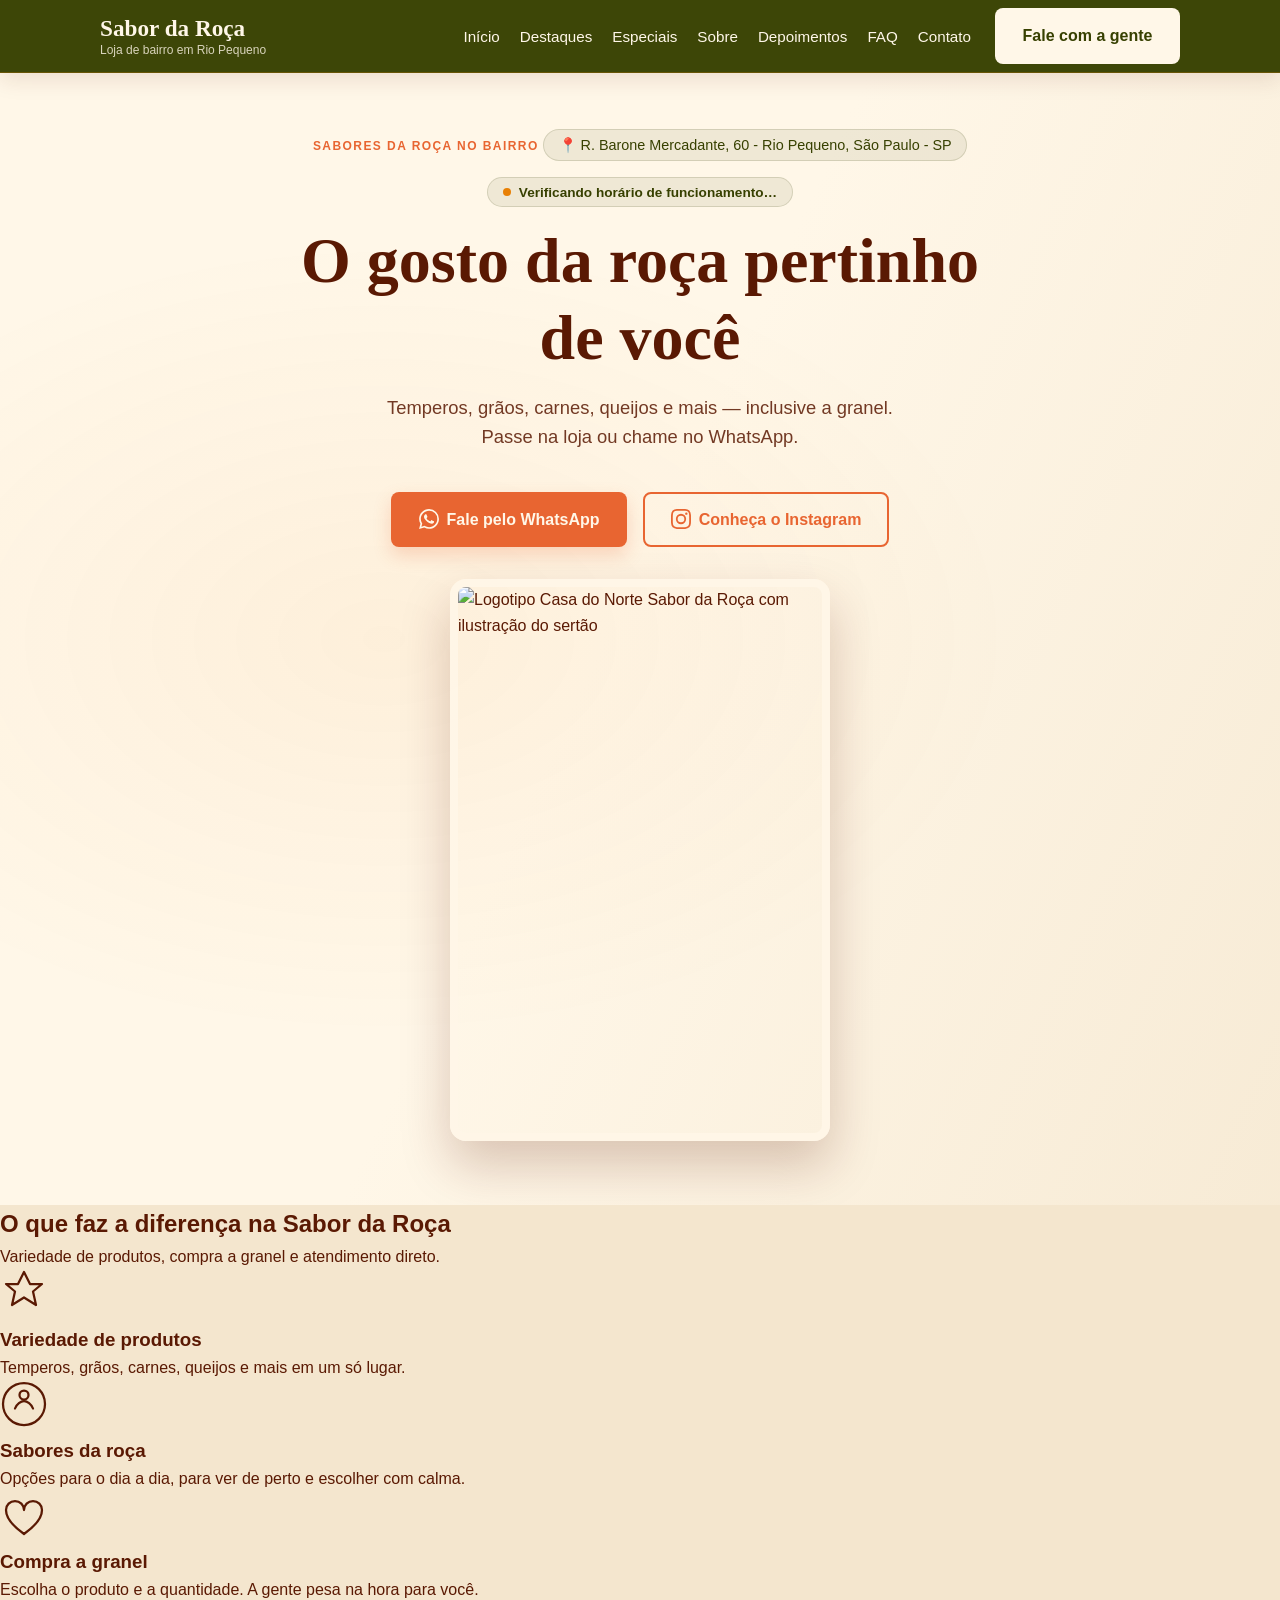
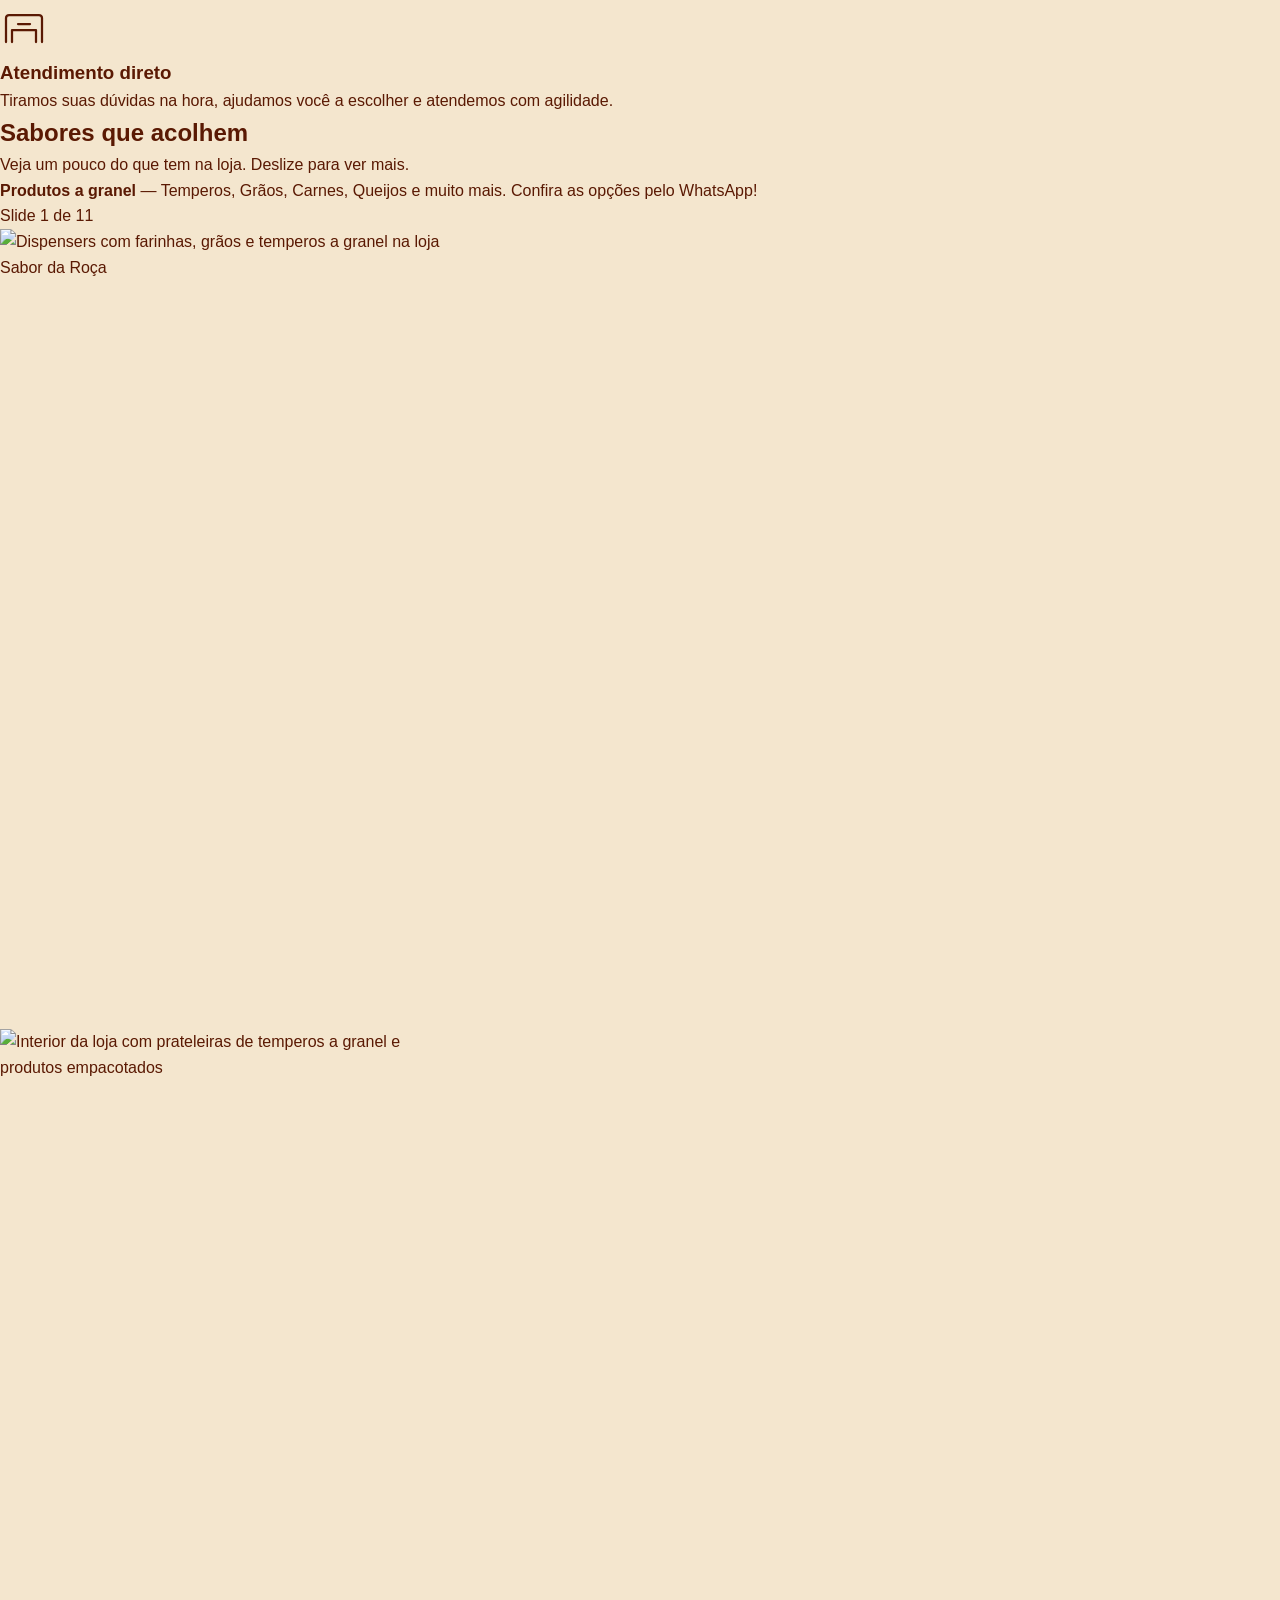
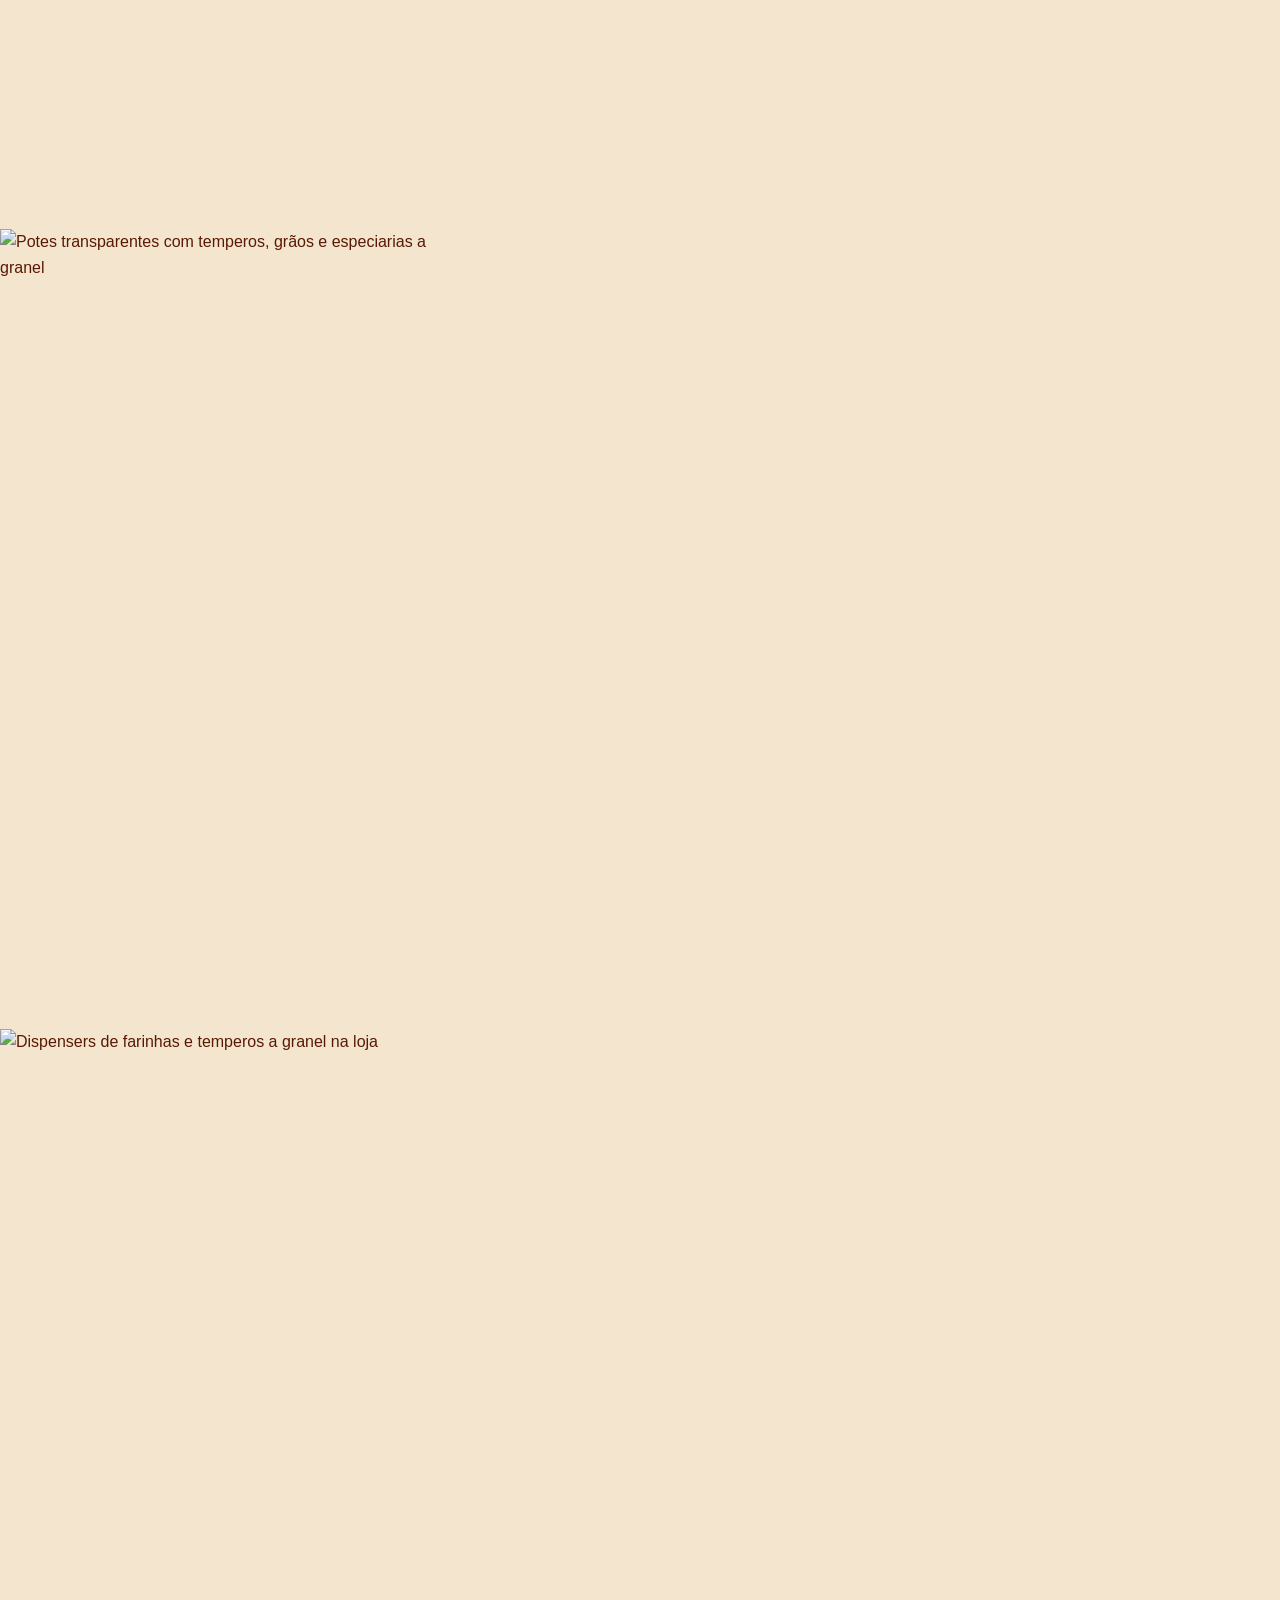
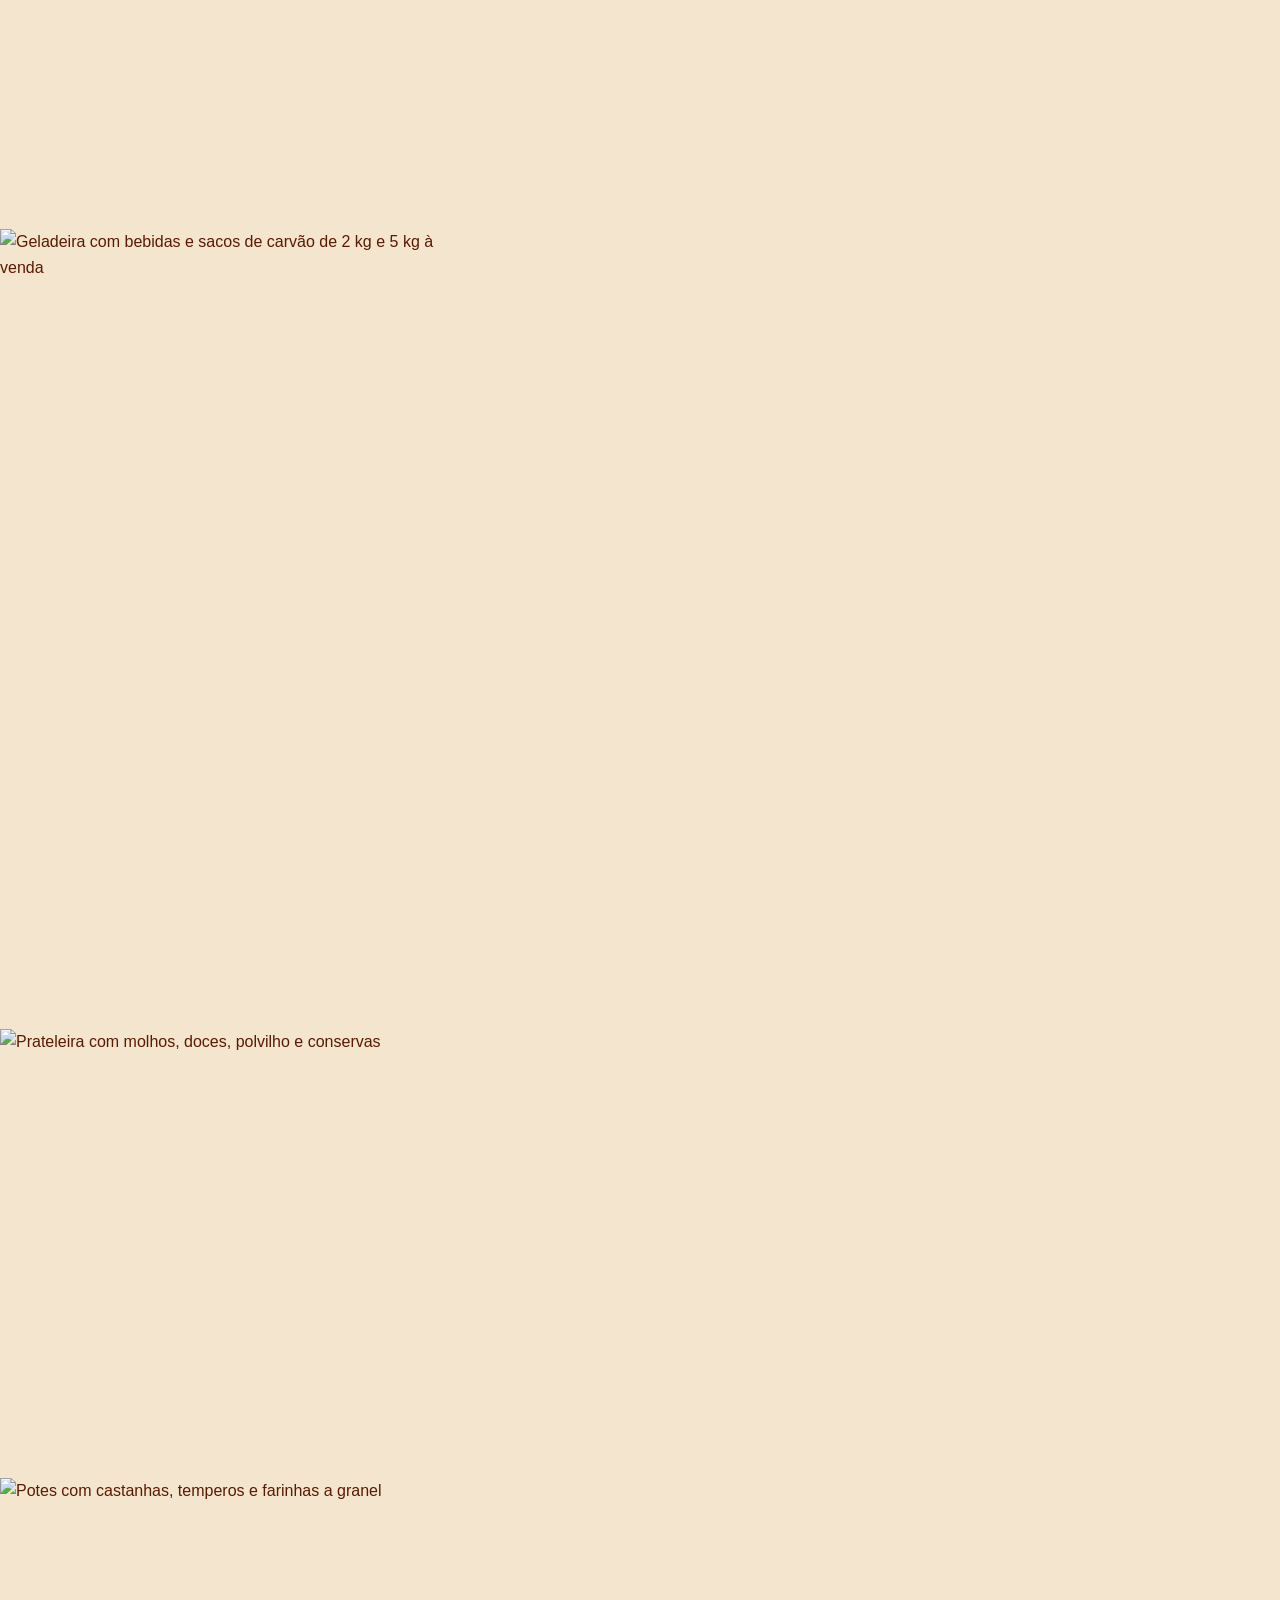
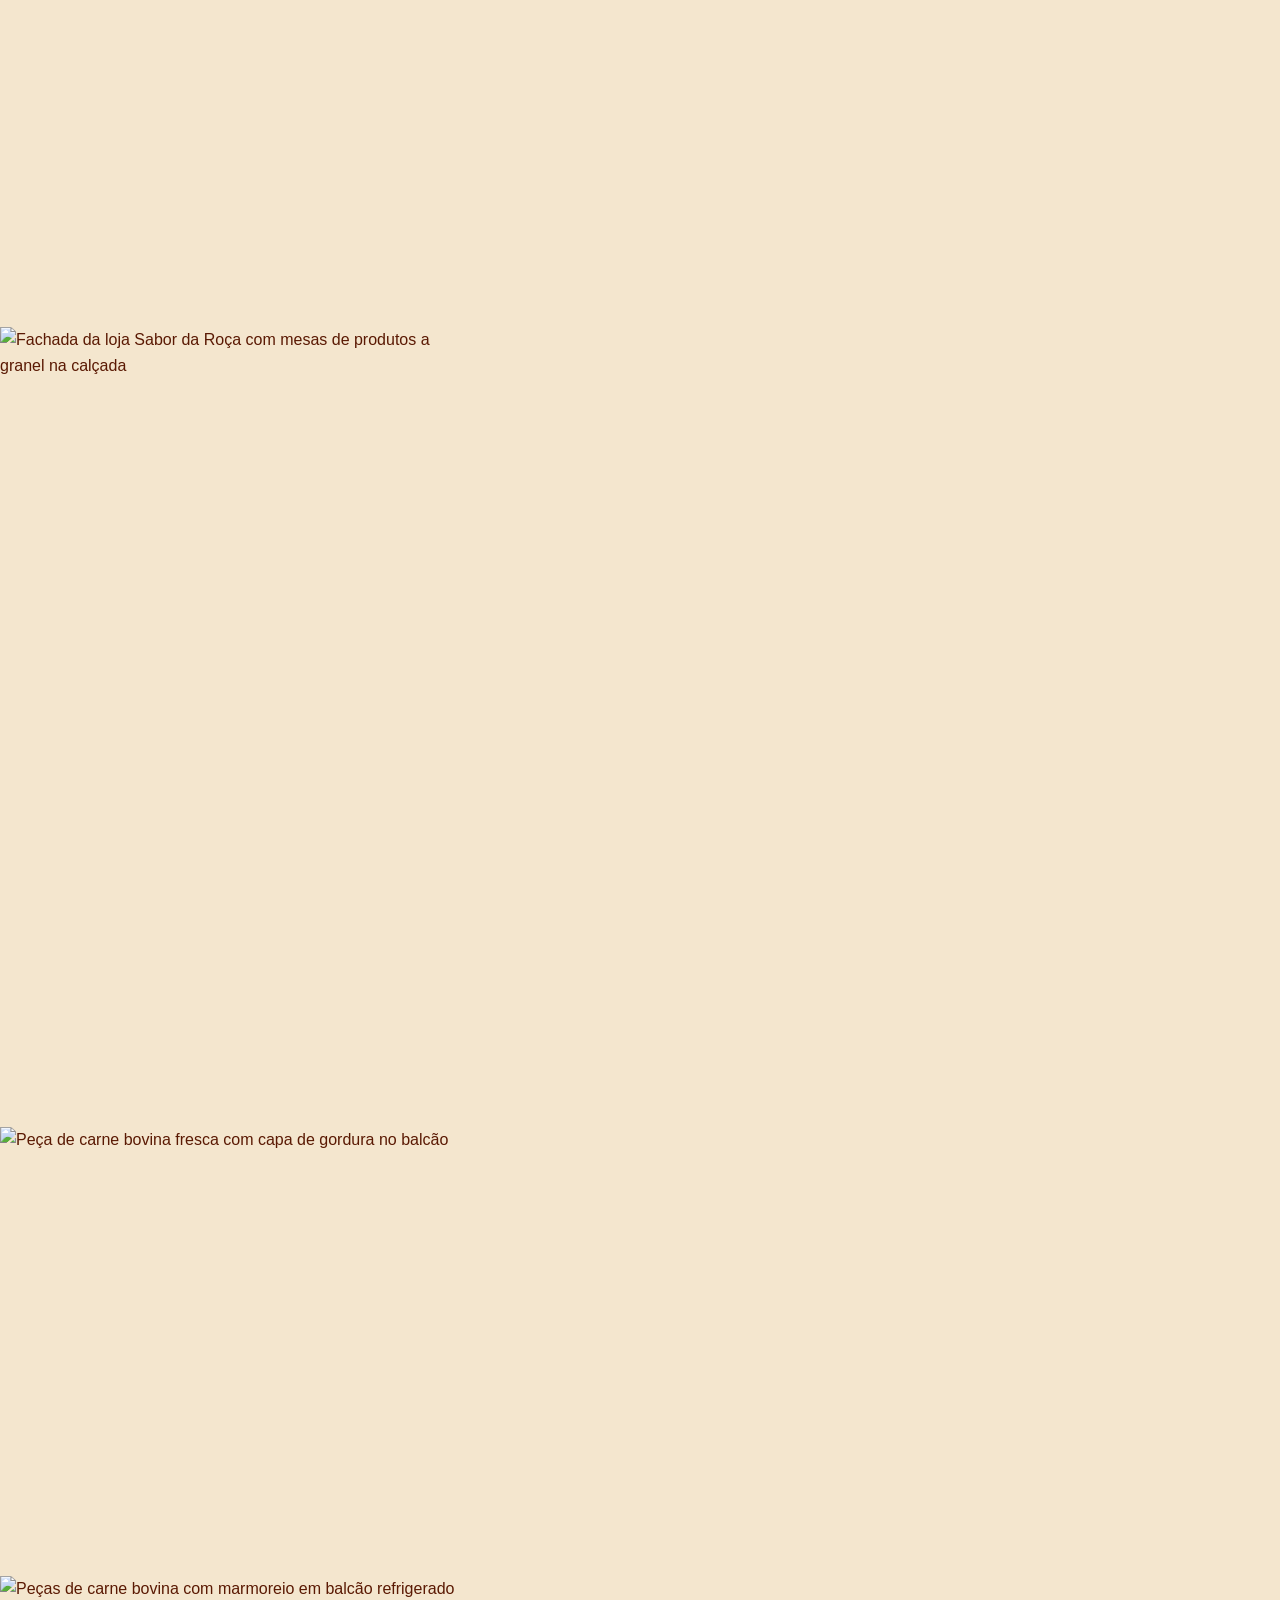
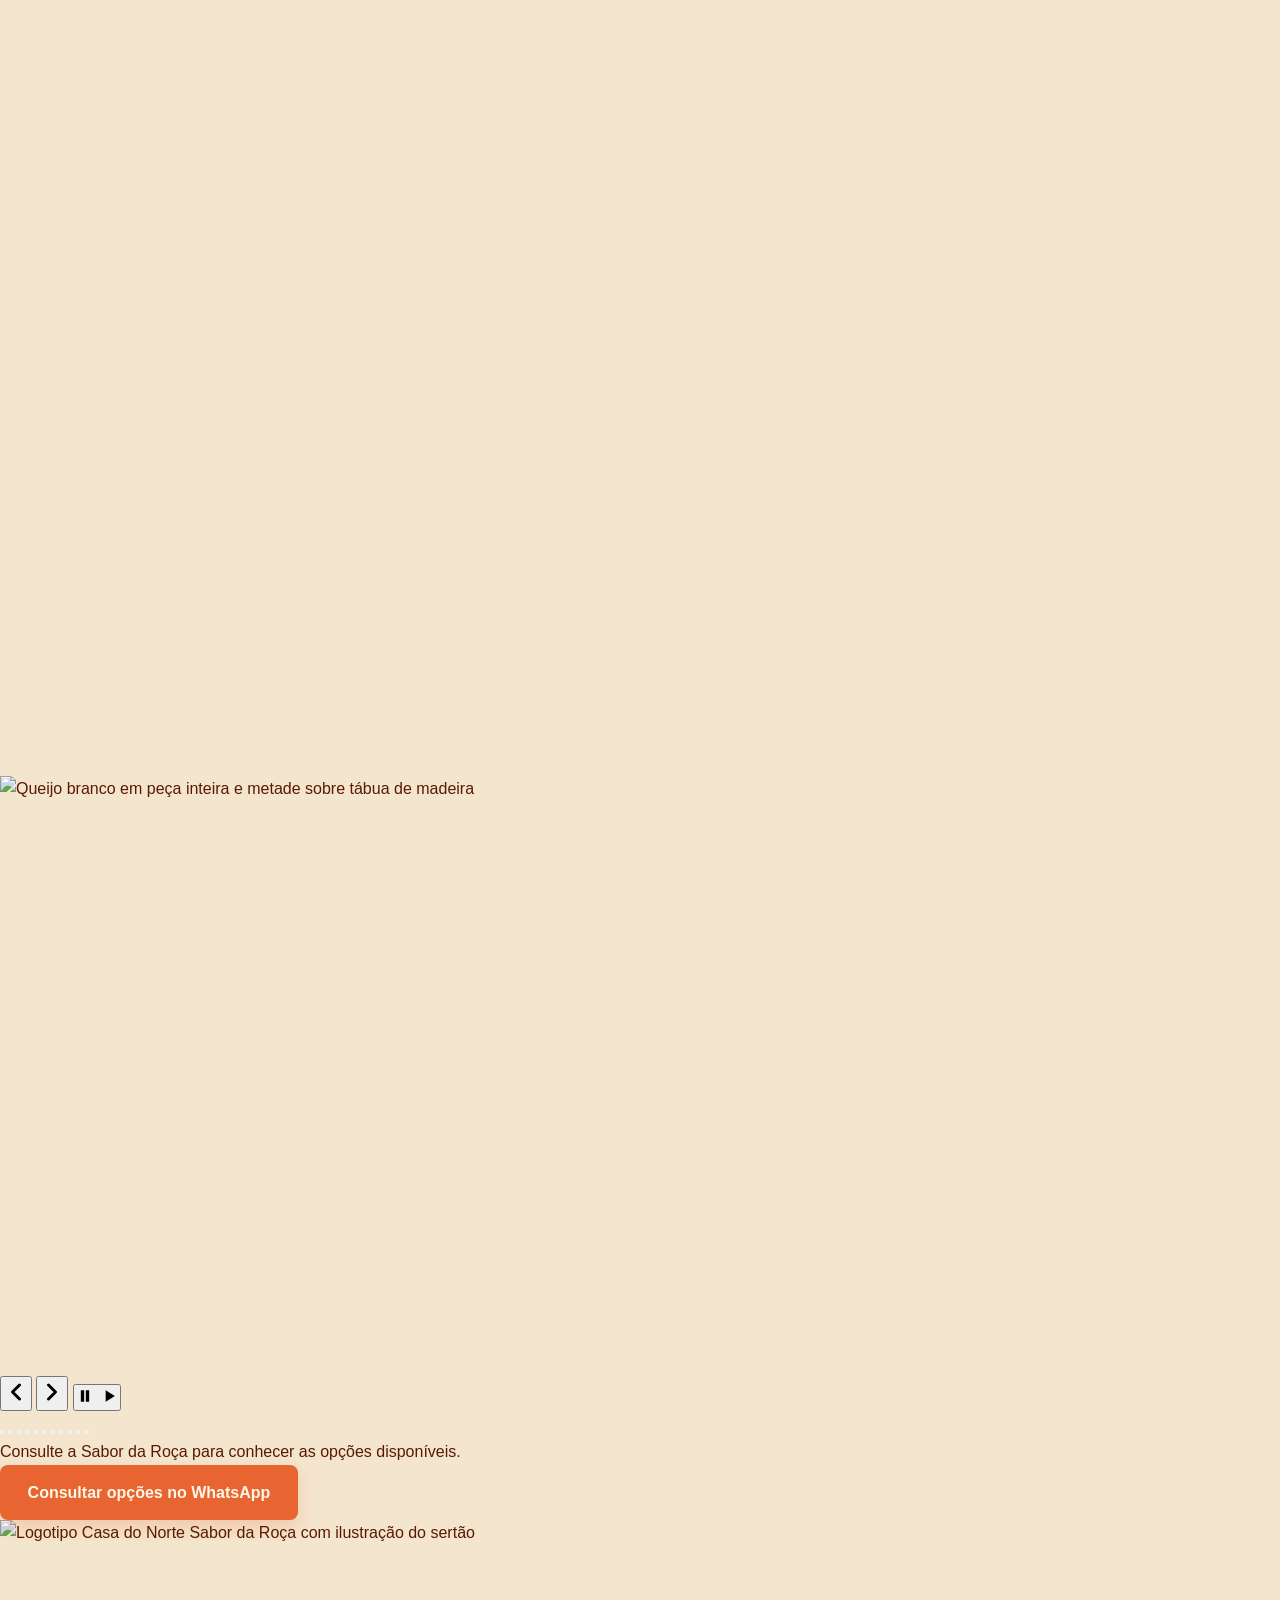
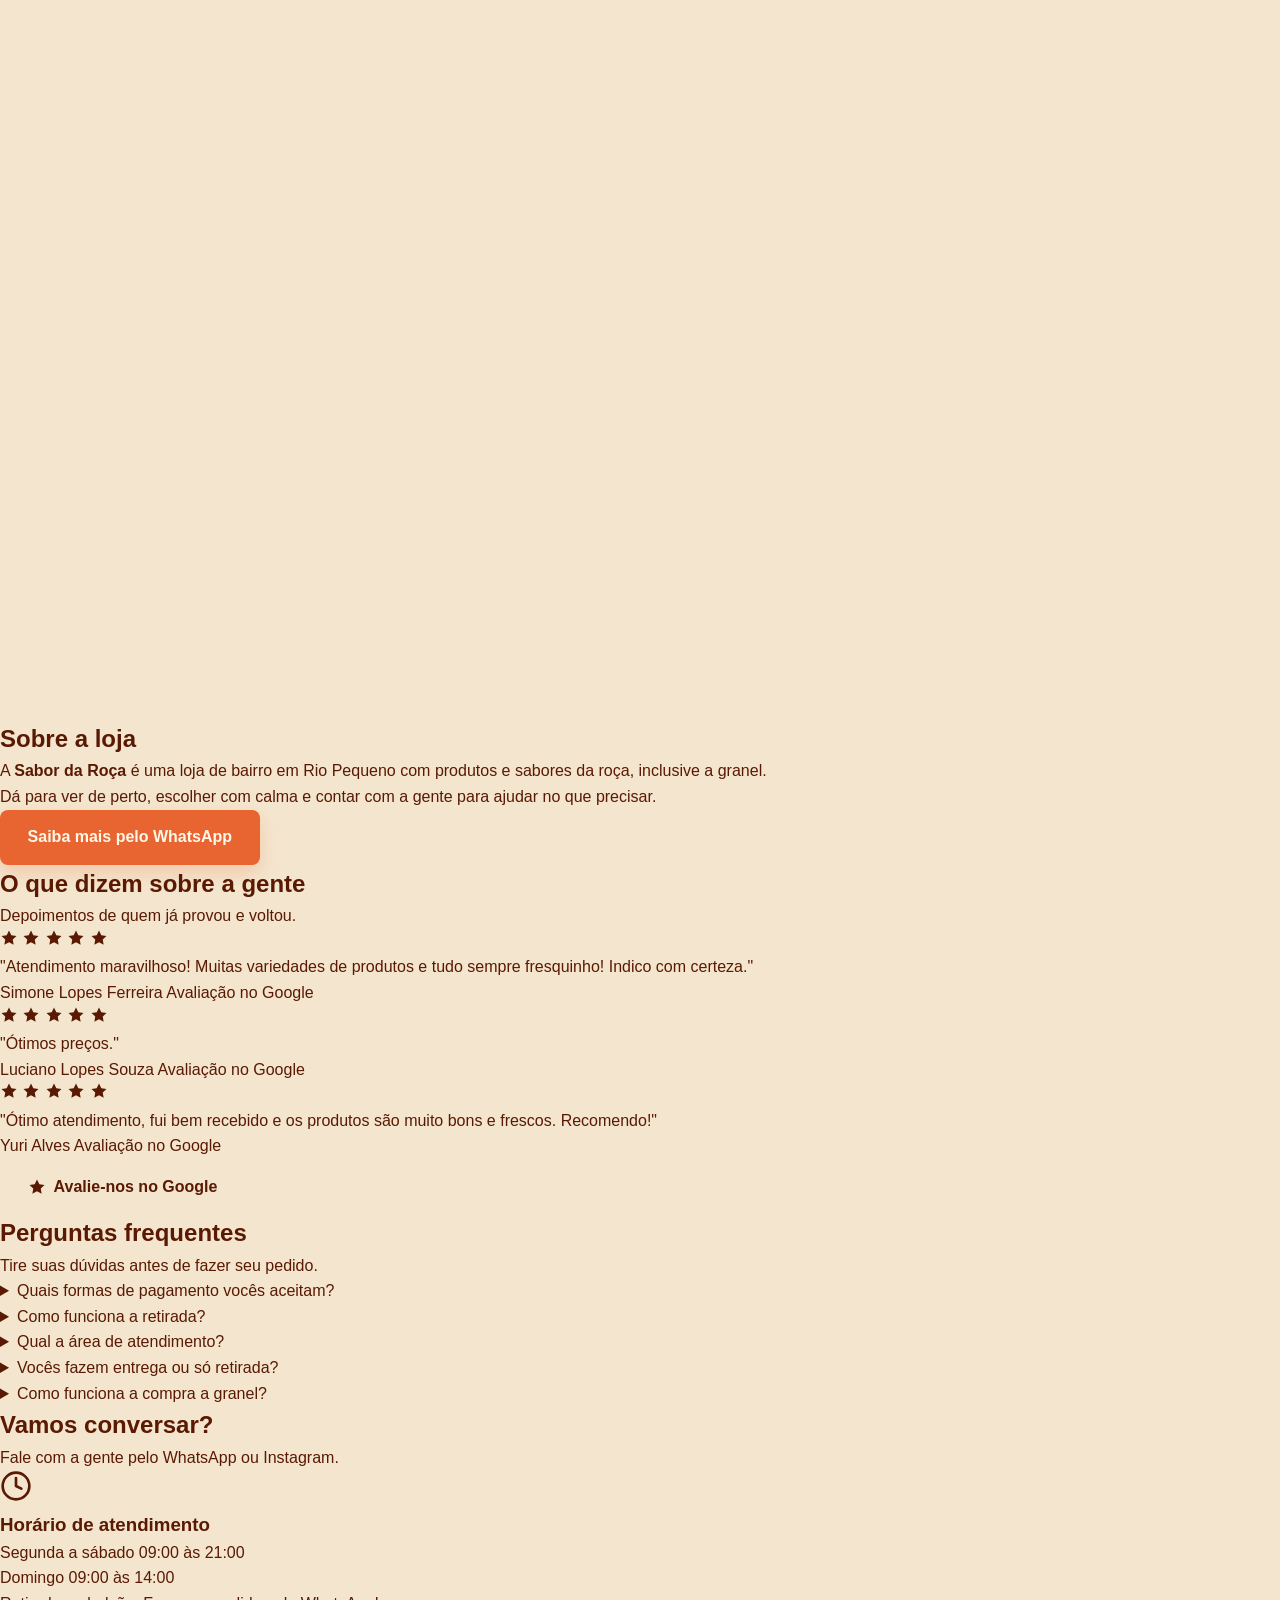
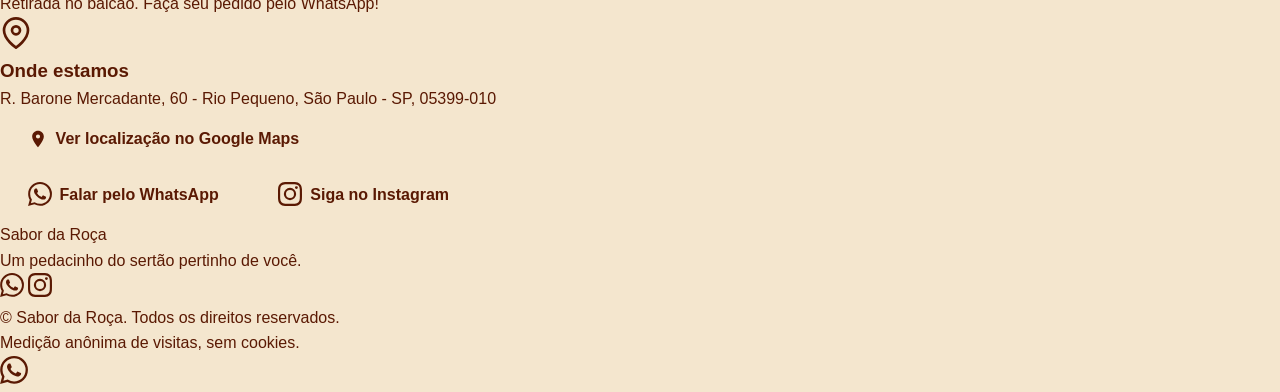
==== index.html @ 2bcf9251 "revisão de textos" ====
<!DOCTYPE html>
<html lang="pt-BR">
<head>
  <!-- Privacidade: só Simple Analytics (anônimo, sem cookies). Sem Google Analytics. -->
  <meta charset="UTF-8">
  <meta name="viewport" content="width=device-width, initial-scale=1.0">
  <meta name="description" content="Sabor da Roça — loja em Rio Pequeno, São Paulo/SP, com temperos, grãos, carnes, queijos e mais, inclusive a granel.">
  <meta name="author" content="Sabor da Roça">
  <meta name="theme-color" content="#374001">
  <meta name="referrer" content="strict-origin-when-cross-origin">
  <meta name="robots" content="index, follow">
  <link rel="canonical" href="https://sabordaroca.me/">
  <link rel="icon" href="./assets/favicon.png" type="image/png">
  <link rel="manifest" href="./manifest.json">
  <meta name="mobile-web-app-capable" content="yes">
  <meta name="apple-mobile-web-app-capable" content="yes">
  <meta name="apple-mobile-web-app-status-bar-style" content="black-translucent">
  <meta name="apple-mobile-web-app-title" content="Sabor da Roça">
  <link rel="apple-touch-icon" href="./assets/icon-192.png">
  <meta property="og:type" content="website">
  <meta property="og:locale" content="pt_BR">
  <meta property="og:site_name" content="Sabor da Roça">
  <meta property="og:title" content="Sabor da Roça — Um pedacinho do sertão pertinho de você">
  <meta property="og:description" content="Loja em Rio Pequeno, São Paulo/SP, com temperos, grãos, carnes, queijos e mais, inclusive a granel.">
  <meta property="og:url" content="https://sabordaroca.me/">
  <meta property="og:image" content="https://sabordaroca.me/assets/og-cover.jpg">
  <meta property="og:image:alt" content="Prateleira da loja Sabor da Roça com molhos, doces, polvilho e conservas">
  <meta property="og:image:type" content="image/jpeg">
  <meta property="og:image:width" content="1200">
  <meta property="og:image:height" content="630">
  <meta name="twitter:card" content="summary_large_image">
  <meta name="twitter:title" content="Sabor da Roça — Um pedacinho do sertão pertinho de você">
  <meta name="twitter:description" content="Loja em Rio Pequeno, São Paulo/SP, com temperos, grãos, carnes, queijos e mais, inclusive a granel.">
  <meta name="twitter:image" content="https://sabordaroca.me/assets/og-cover.jpg">
  <meta name="twitter:image:alt" content="Prateleira da loja Sabor da Roça com molhos, doces, polvilho e conservas">
  <title>Sabor da Roça — Um pedacinho do sertão pertinho de você</title>
  <!-- Critical CSS — renderiza header e hero sem esperar o CSS externo -->
  <style>
    *,*::before,*::after{box-sizing:border-box;margin:0;padding:0}
    html{scroll-behavior:smooth;scroll-padding-top:72px;overflow-x:clip}
    body{font-family:'Segoe UI',Tahoma,Geneva,Verdana,sans-serif;font-size:1rem;line-height:1.6;color:#5A1903;background-color:#F4E6CE;-webkit-font-smoothing:antialiased;overflow-x:hidden;overflow-x:clip}
    img{display:block;max-width:100%;height:auto}
    a{color:inherit;text-decoration:none}
    ul{list-style:none}
    .skip-link{position:absolute;top:-100%;left:1rem;z-index:9999;padding:.75rem 1.5rem;background-color:#E86531;color:#FFF7E8;font-weight:700;font-size:1rem;border-radius:0 0 8px 8px;box-shadow:0 24px 50px rgba(90,25,3,.22);transition:top .2s ease}
    .skip-link:focus{top:0;outline:3px solid #E88005;outline-offset:2px}
    .header{position:sticky;top:0;z-index:100;background-color:rgba(55,64,1,.97);color:#FFF7E8;box-shadow:0 8px 20px rgba(90,25,3,.1);border-bottom:1px solid rgba(232,128,5,.25);backdrop-filter:blur(12px)}
    .header__container{display:flex;align-items:center;justify-content:space-between;max-width:1120px;margin:0 auto;padding:0 1.25rem;height:72px}
    .header__logo{display:flex;flex-direction:column;line-height:1.2}
    .header__logo-nome{font-family:Georgia,'Times New Roman',serif;font-size:1.45rem;font-weight:700;color:#FFF7E8}
    .header__logo-sub{font-size:.75rem;opacity:.8}
    .header__nav{display:flex;align-items:center;gap:1.5rem}
    .header__menu{display:flex;gap:1.25rem;list-style:none}
    .header__link{font-size:.95rem;padding:.6rem 0;color:#FFF7E8}
    .btn--header{display:inline-flex;align-items:center;padding:.5rem 1.1rem;font-size:.9rem;font-weight:600;background-color:#FFF7E8;color:#374001;border-radius:8px;min-height:44px}
    .hero{position:relative;isolation:isolate;overflow:hidden;background-color:#FFF7E8;background-image:radial-gradient(ellipse at 30% 50%,rgba(232,128,5,.06),transparent 50%),linear-gradient(115deg,rgba(255,247,232,.98) 0%,rgba(255,247,232,.9) 48%,rgba(244,230,206,.72) 100%);padding:3.5rem 0 4rem;min-height:60vh;display:flex;align-items:center}
    .hero__container{display:flex;flex-direction:column;gap:2rem;max-width:1120px;width:100%;margin:0 auto;padding:0 1.25rem;align-items:center}
    .hero__texto{text-align:center;max-width:720px;width:100%}
    .hero__etiqueta{display:inline-block;color:#E86531;font-size:.75rem;font-weight:700;letter-spacing:.12em;text-transform:uppercase;margin-bottom:.75rem}
    .hero__localizacao{display:inline-block;font-size:.9rem;color:#374001;background-color:rgba(55,64,1,.08);border:1px solid rgba(55,64,1,.15);padding:.3rem .9rem;border-radius:20px;margin-bottom:1rem;max-width:100%;line-height:1.4}
    .hero__status{display:inline-flex;align-items:center;justify-content:center;flex-wrap:wrap;gap:.5rem;font-size:.85rem;font-weight:600;color:#374001;background-color:rgba(55,64,1,.08);border:1px solid rgba(55,64,1,.15);padding:.3rem .9rem;border-radius:20px;margin-bottom:1rem;max-width:100%;line-height:1.4}
    .hero__titulo{font-family:Georgia,'Times New Roman',serif;font-size:clamp(2.15rem,5vw,4.25rem);color:#5A1903;line-height:1.2;margin-bottom:1rem}
    .hero__subtitulo{font-size:clamp(1rem,2.5vw,1.15rem);color:#5A1903;opacity:.85;max-width:540px;margin:0 auto 2.5rem}
    .hero__botoes{display:flex;flex-wrap:wrap;gap:1rem;justify-content:center}
    .hero__imagem{width:100%;max-width:380px;border-radius:16px;overflow:hidden;box-shadow:0 24px 50px rgba(90,25,3,.22);border:8px solid rgba(255,247,232,.9)}
    .hero__status-bolinha{width:8px;height:8px;border-radius:50%;background-color:#E88005;flex-shrink:0}
    .btn{display:inline-flex;align-items:center;justify-content:center;gap:.5rem;padding:.8rem 1.6rem;font-family:'Segoe UI',Tahoma,Geneva,Verdana,sans-serif;font-size:1rem;font-weight:600;border:2px solid transparent;border-radius:8px;cursor:pointer;min-height:44px;min-width:44px;text-align:center}
    .btn--primario{background-color:#E86531;color:#FFF7E8;box-shadow:0 8px 18px rgba(232,101,49,.22)}
    .btn--secundario{background-color:transparent;color:#E86531;border-color:#E86531}
    .header__hamburger{display:none;flex-direction:column;justify-content:center;gap:5px;background:none;border:none;cursor:pointer;padding:.5rem;min-height:44px;min-width:44px}
    .header__hamburger-linha{display:block;width:24px;height:2px;background-color:#FFF7E8;border-radius:2px}
    @media (max-width:1023px){
      .header__hamburger{display:flex}
      .header__nav{position:fixed;top:72px;left:0;bottom:0;width:100%;z-index:101;flex-direction:column;background-color:#374001;padding:2rem 1.25rem;gap:2rem;overflow-y:auto;visibility:hidden;transform:translateX(100%)}
      .header__nav--aberto{transform:none;visibility:visible}
      .header__menu{flex-direction:column;gap:1rem;align-items:center}
      .header__link{font-size:1.15rem}
      .btn--header{width:100%;justify-content:center}
    }
    @media (max-width:767px){
      .hero__botoes{flex-direction:column;width:100%}
      .hero__botoes .btn{width:100%}
    }
  </style>
  <script type="application/ld+json">
    {
      "@context": "https://schema.org",
      "@type": "GroceryStore",
      "name": "Sabor da Roça",
      "description": "Loja em Rio Pequeno, São Paulo, com temperos, grãos, carnes, queijos e mais, inclusive a granel.",
      "url": "https://sabordaroca.me/",
      "image": "https://sabordaroca.me/assets/og-cover.jpg",
      "telephone": "+55 11 92134-7467",
      "priceRange": "R$",
      "sameAs": [
        "https://www.instagram.com/saboor_da_roca/",
        "https://wa.me/5511921347467"
      ],
      "address": {
        "@type": "PostalAddress",
        "streetAddress": "R. Barone Mercadante, 60",
        "addressLocality": "São Paulo",
        "addressRegion": "SP",
        "postalCode": "05399-010",
        "addressCountry": "BR"
      },
      "openingHoursSpecification": [
        {
          "@type": "OpeningHoursSpecification",
          "dayOfWeek": ["Monday", "Tuesday", "Wednesday", "Thursday", "Friday", "Saturday"],
          "opens": "09:00",
          "closes": "21:00"
        },
        {
          "@type": "OpeningHoursSpecification",
          "dayOfWeek": "Sunday",
          "opens": "09:00",
          "closes": "14:00"
        }
      ],
      "aggregateRating": {
        "@type": "AggregateRating",
        "ratingValue": "5.0",
        "reviewCount": "3",
        "bestRating": "5"
      },
      "review": [
        {
          "@type": "Review",
          "author": { "@type": "Person", "name": "Simone Lopes Ferreira" },
          "reviewRating": { "@type": "Rating", "ratingValue": "5", "bestRating": "5" },
          "reviewBody": "Atendimento maravilhoso! Muitas variedades de produtos e tudo sempre fresquinho! Indico com certeza."
        },
        {
          "@type": "Review",
          "author": { "@type": "Person", "name": "Luciano Lopes Souza" },
          "reviewRating": { "@type": "Rating", "ratingValue": "5", "bestRating": "5" },
          "reviewBody": "Ótimos preços."
        },
        {
          "@type": "Review",
          "author": { "@type": "Person", "name": "Yuri Alves" },
          "reviewRating": { "@type": "Rating", "ratingValue": "5", "bestRating": "5" },
          "reviewBody": "Ótimo atendimento, fui bem recebido e os produtos são muito bons e frescos. Recomendo!"
        }
      ]
    }
  </script>
  <script type="application/ld+json">
    {
      "@context": "https://schema.org",
      "@type": "FAQPage",
      "mainEntity": [
        {
          "@type": "Question",
          "name": "Quais formas de pagamento vocês aceitam?",
          "acceptedAnswer": { "@type": "Answer", "text": "Aceitamos PIX, cartão de crédito/débito, vale-alimentação/refeição e dinheiro." }
        },
        {
          "@type": "Question",
          "name": "Como funciona a retirada?",
          "acceptedAnswer": { "@type": "Answer", "text": "Fazemos retirada no balcão, faça seu pedido por WhatsApp e guardamos para você!" }
        },
        {
          "@type": "Question",
          "name": "Qual a área de atendimento?",
          "acceptedAnswer": { "@type": "Answer", "text": "Estamos atendendo em R. Barone Mercadante, 60 - Rio Pequeno, São Paulo - SP, 05399-010" }
        },
        {
          "@type": "Question",
          "name": "Vocês fazem entrega ou só retirada?",
          "acceptedAnswer": { "@type": "Answer", "text": "Hoje trabalhamos com retirada no balcão. Faça seu pedido pelo WhatsApp que deixamos tudo separado para você!" }
        },
        {
          "@type": "Question",
          "name": "Como funciona a compra a granel?",
          "acceptedAnswer": { "@type": "Answer", "text": "Você escolhe o produto e a quantidade, e pesamos na hora. Chame no WhatsApp para saber as opções do dia." }
        }
      ]
    }
  </script>
  <link rel="stylesheet" href="./css/style.css">
  <noscript>
    <style>
      /* Sem JS: menu empilhado no cabeçalho em vez de off-canvas (inacessível sem JS). */
      .hero__status{display:none}
      .carrossel__pista{overflow-x:auto}
      .carrossel__btn,.carrossel__pontos{display:none}
      @media (max-width:1023px){
        .header__container{flex-wrap:wrap;height:auto;min-height:72px;padding-top:.75rem;padding-bottom:.75rem;row-gap:.5rem}
        .header__hamburger{display:none !important}
        .header__nav{position:static;visibility:visible;transform:none;width:100%;flex-direction:column;align-items:stretch;gap:1rem;padding:.25rem 0 .5rem;background:transparent;overflow:visible}
        .header__menu{flex-direction:column;align-items:flex-start;gap:.15rem}
        .header__link{font-size:1rem}
        .btn--header{justify-content:center}
      }
    </style>
  </noscript>
</head>
<body>

  <a href="#conteudo-principal" class="skip-link">Pular para o conteúdo principal</a>

  <!-- ========== HEADER ========== -->
  <header class="header" id="header">
    <div class="header__container">
      <a href="#inicio" class="header__logo" aria-label="Sabor da Roça — ir para o início">
        <span class="header__logo-nome">Sabor da Roça</span>
        <span class="header__logo-sub">Loja de bairro em Rio Pequeno</span>
      </a>

      <nav class="header__nav" id="main-nav" aria-label="Menu principal">
        <ul class="header__menu">
          <li><a href="#inicio" class="header__link" aria-current="location">Início</a></li>
          <li><a href="#destaques" class="header__link">Destaques</a></li>
          <li><a href="#produtos" class="header__link">Especiais</a></li>
          <li><a href="#sobre" class="header__link">Sobre</a></li>
          <li><a href="#depoimentos" class="header__link">Depoimentos</a></li>
          <li><a href="#faq" class="header__link">FAQ</a></li>
          <li><a href="#contato" class="header__link">Contato</a></li>
        </ul>
        <a href="https://wa.me/5511921347467?text=Ol%C3%A1!%20Vim%20pelo%20site%20Sabor%20da%20Ro%C3%A7a%20e%20quero%20fazer%20um%20pedido." target="_blank" rel="noopener noreferrer" class="btn btn--header">Fale com a gente</a>
      </nav>

      <button class="header__hamburger" id="hamburger-btn" aria-label="Abrir menu" aria-expanded="false" aria-controls="main-nav">
        <span class="header__hamburger-linha"></span>
        <span class="header__hamburger-linha"></span>
        <span class="header__hamburger-linha"></span>
      </button>
    </div>
  </header>

  <main id="conteudo-principal">

    <!-- ========== HERO ========== -->
    <section class="hero" id="inicio">
      <div class="hero__container">
        <div class="hero__texto">
          <p class="hero__etiqueta">Sabores da roça no bairro</p>
          <p class="hero__localizacao">📍 R. Barone Mercadante, 60 - Rio Pequeno, São Paulo - SP</p>
          <p class="hero__status" id="status-aberto" role="status"><span class="hero__status-bolinha" aria-hidden="true"></span><span id="status-aberto-texto">Verificando horário de funcionamento…</span></p>
          <h1 class="hero__titulo">O gosto da roça pertinho de você</h1>
          <p class="hero__subtitulo">Temperos, grãos, carnes, queijos e mais — inclusive a granel. Passe na loja ou chame no WhatsApp.</p>
          <div class="hero__botoes">
            <a href="https://wa.me/5511921347467?text=Ol%C3%A1!%20Vim%20pelo%20site%20Sabor%20da%20Ro%C3%A7a%20e%20quero%20fazer%20um%20pedido." target="_blank" rel="noopener noreferrer" class="btn btn--primario">
              <svg class="btn__icone" viewBox="0 0 24 24" width="20" height="20" fill="currentColor" aria-hidden="true"><path d="M17.472 14.382c-.297-.149-1.758-.867-2.03-.967-.273-.099-.471-.148-.67.15-.197.297-.767.966-.94 1.164-.173.199-.347.223-.644.075-.297-.15-1.255-.463-2.39-1.475-.883-.788-1.48-1.761-1.653-2.059-.173-.297-.018-.458.13-.606.134-.133.298-.347.446-.52.149-.174.198-.298.298-.497.099-.198.05-.371-.025-.52-.075-.149-.669-1.612-.916-2.207-.242-.579-.487-.5-.669-.51l-.57-.01c-.198 0-.52.074-.792.372-.272.297-1.04 1.016-1.04 2.479 0 1.462 1.065 2.875 1.213 3.074.149.198 2.096 3.2 5.077 4.487.709.306 1.262.489 1.694.625.712.227 1.36.195 1.871.118.571-.085 1.758-.719 2.006-1.413.248-.694.248-1.289.173-1.413-.074-.124-.272-.198-.57-.347m-5.421 7.403h-.004a9.87 9.87 0 01-5.031-1.378l-.361-.214-3.741.982.998-3.648-.235-.374a9.86 9.86 0 01-1.51-5.26c.001-5.45 4.436-9.884 9.888-9.884 2.64 0 5.122 1.03 6.988 2.898a9.825 9.825 0 012.893 6.994c-.003 5.45-4.437 9.884-9.885 9.884m8.413-18.297A11.815 11.815 0 0012.05 0C5.495 0 .16 5.335.157 11.892c0 2.096.547 4.142 1.588 5.945L.057 24l6.305-1.654a11.882 11.882 0 005.683 1.448h.005c6.554 0 11.89-5.335 11.893-11.893a11.821 11.821 0 00-3.48-8.413z"/></svg>
              Fale pelo WhatsApp
            </a>
            <a href="https://www.instagram.com/saboor_da_roca/" target="_blank" rel="noopener noreferrer" class="btn btn--secundario">
              <svg class="btn__icone" viewBox="0 0 24 24" width="20" height="20" fill="currentColor" aria-hidden="true"><path d="M12 2.163c3.204 0 3.584.012 4.85.07 3.252.148 4.771 1.691 4.919 4.919.058 1.265.069 1.645.069 4.849 0 3.205-.012 3.584-.069 4.849-.149 3.225-1.664 4.771-4.919 4.919-1.266.058-1.644.07-4.85.07-3.204 0-3.584-.012-4.849-.07-3.26-.149-4.771-1.699-4.919-4.92-.058-1.265-.07-1.644-.07-4.849 0-3.204.013-3.583.07-4.849.149-3.227 1.664-4.771 4.919-4.919 1.266-.057 1.645-.069 4.849-.069zM12 0C8.741 0 8.333.014 7.053.072 2.695.272.273 2.69.073 7.052.014 8.333 0 8.741 0 12c0 3.259.014 3.668.072 4.948.2 4.358 2.618 6.78 6.98 6.98C8.333 23.986 8.741 24 12 24c3.259 0 3.668-.014 4.948-.072 4.354-.2 6.782-2.618 6.979-6.98.059-1.28.073-1.689.073-4.948 0-3.259-.014-3.667-.072-4.947-.196-4.354-2.617-6.78-6.979-6.98C15.668.014 15.259 0 12 0zm0 5.838a6.162 6.162 0 100 12.324 6.162 6.162 0 000-12.324zM12 16a4 4 0 110-8 4 4 0 010 8zm6.406-11.845a1.44 1.44 0 100 2.881 1.44 1.44 0 000-2.881z"/></svg>
              Conheça o Instagram
            </a>
          </div>
        </div>
        <div class="hero__imagem">
          <img src="./assets/images/sobre.webp" alt="Logotipo Casa do Norte Sabor da Roça com ilustração do sertão" loading="eager" fetchpriority="high" decoding="async" width="533" height="800">
        </div>
      </div>
    </section>

    <!-- ========== DIFERENCIAIS ========== -->
    <section class="diferenciais" id="destaques">
      <div class="secao__container">
        <h2 class="secao__titulo">O que faz a diferença na Sabor da Roça</h2>
        <p class="secao__subtitulo">Variedade de produtos, compra a granel e atendimento direto.</p>

        <div class="diferenciais__grid">
          <article class="diferencial-card">
            <div class="diferencial-card__icone">
              <svg viewBox="0 0 64 64" width="48" height="48" fill="none" stroke="currentColor" stroke-width="3" stroke-linecap="round" stroke-linejoin="round" aria-hidden="true">
                <path d="M32 4l8 16h16l-12 10 4 18-16-10-16 10 4-18L8 20h16z"/>
              </svg>
            </div>
            <h3 class="diferencial-card__titulo">Variedade de produtos</h3>
            <p class="diferencial-card__texto">Temperos, grãos, carnes, queijos e mais em um só lugar.</p>
          </article>

          <article class="diferencial-card">
            <div class="diferencial-card__icone">
              <svg viewBox="0 0 64 64" width="48" height="48" fill="none" stroke="currentColor" stroke-width="3" stroke-linecap="round" stroke-linejoin="round" aria-hidden="true">
                <circle cx="32" cy="32" r="28"/>
                <path d="M20 38c2-6 8-10 12-10s10 4 12 10"/>
                <circle cx="32" cy="20" r="6"/>
              </svg>
            </div>
            <h3 class="diferencial-card__titulo">Sabores da roça</h3>
            <p class="diferencial-card__texto">Opções para o dia a dia, para ver de perto e escolher com calma.</p>
          </article>

          <article class="diferencial-card">
            <div class="diferencial-card__icone">
              <svg viewBox="0 0 64 64" width="48" height="48" fill="none" stroke="currentColor" stroke-width="3" stroke-linecap="round" stroke-linejoin="round" aria-hidden="true">
                <path d="M32 56C18 46 8 36 8 24a12 12 0 0124 0 12 12 0 0124 0c0 12-10 22-24 32z"/>
              </svg>
            </div>
            <h3 class="diferencial-card__titulo">Compra a granel</h3>
            <p class="diferencial-card__texto">Escolha o produto e a quantidade. A gente pesa na hora para você.</p>
          </article>

          <article class="diferencial-card">
            <div class="diferencial-card__icone">
              <svg viewBox="0 0 64 64" width="48" height="48" fill="none" stroke="currentColor" stroke-width="3" stroke-linecap="round" stroke-linejoin="round" aria-hidden="true">
                <path d="M8 52V20a4 4 0 014-4h40a4 4 0 014 4v32"/>
                <path d="M16 52V36h32v16"/>
                <path d="M24 28h16"/>
              </svg>
            </div>
            <h3 class="diferencial-card__titulo">Atendimento direto</h3>
            <p class="diferencial-card__texto">Tiramos suas dúvidas na hora, ajudamos você a escolher e atendemos com agilidade.</p>
          </article>
        </div>
      </div>
    </section>

    <!-- ========== DESTAQUES / PRODUTOS ========== -->
    <section class="produtos" id="produtos">
      <div class="secao__container">
        <h2 class="secao__titulo">Sabores que acolhem</h2>
        <p class="secao__subtitulo">Veja um pouco do que tem na loja. Deslize para ver mais.</p>
        <p class="produtos__granel"><strong>Produtos a granel</strong> — Temperos, Grãos, Carnes, Queijos e muito mais. Confira as opções pelo WhatsApp!</p>

        <div class="carrossel" role="region" aria-label="Galeria de produtos" aria-roledescription="carrossel" tabindex="0">
          <p class="sr-only" aria-live="polite" id="carrossel-status">Slide 1 de 11</p>
          <div class="carrossel__pista">
            <div class="carrossel__slides">
              <div class="carrossel__slide" role="group" aria-roledescription="slide" aria-label="Slide 1 de 11">
                <img src="./assets/images/foto1.webp" alt="Dispensers com farinhas, grãos e temperos a granel na loja Sabor da Roça" loading="lazy" decoding="async" width="449" height="800">
              </div>
              <div class="carrossel__slide" role="group" aria-roledescription="slide" aria-label="Slide 2 de 11" aria-hidden="true">
                <img src="./assets/images/foto2.webp" alt="Interior da loja com prateleiras de temperos a granel e produtos empacotados" loading="lazy" decoding="async" width="449" height="800">
              </div>
              <div class="carrossel__slide" role="group" aria-roledescription="slide" aria-label="Slide 3 de 11" aria-hidden="true">
                <img src="./assets/images/foto3.webp" alt="Potes transparentes com temperos, grãos e especiarias a granel" loading="lazy" decoding="async" width="449" height="800">
              </div>
              <div class="carrossel__slide" role="group" aria-roledescription="slide" aria-label="Slide 4 de 11" aria-hidden="true">
                <img src="./assets/images/foto4.webp" alt="Dispensers de farinhas e temperos a granel na loja" loading="lazy" decoding="async" width="449" height="800">
              </div>
              <div class="carrossel__slide" role="group" aria-roledescription="slide" aria-label="Slide 5 de 11" aria-hidden="true">
                <img src="./assets/images/foto5.webp" alt="Geladeira com bebidas e sacos de carvão de 2 kg e 5 kg à venda" loading="lazy" decoding="async" width="449" height="800">
              </div>
              <div class="carrossel__slide" role="group" aria-roledescription="slide" aria-label="Slide 6 de 11" aria-hidden="true">
                <img src="./assets/images/foto6.webp" alt="Prateleira com molhos, doces, polvilho e conservas" loading="lazy" decoding="async" width="800" height="449">
              </div>
              <div class="carrossel__slide" role="group" aria-roledescription="slide" aria-label="Slide 7 de 11" aria-hidden="true">
                <img src="./assets/images/foto7.webp" alt="Potes com castanhas, temperos e farinhas a granel" loading="lazy" decoding="async" width="800" height="449">
              </div>
              <div class="carrossel__slide" role="group" aria-roledescription="slide" aria-label="Slide 8 de 11" aria-hidden="true">
                <img src="./assets/images/foto8.webp" alt="Fachada da loja Sabor da Roça com mesas de produtos a granel na calçada" loading="lazy" decoding="async" width="449" height="800">
              </div>
              <div class="carrossel__slide" role="group" aria-roledescription="slide" aria-label="Slide 9 de 11" aria-hidden="true">
                <img src="./assets/images/foto9.webp" alt="Peça de carne bovina fresca com capa de gordura no balcão" loading="lazy" decoding="async" width="800" height="449">
              </div>
              <div class="carrossel__slide" role="group" aria-roledescription="slide" aria-label="Slide 10 de 11" aria-hidden="true">
                <img src="./assets/images/foto10.webp" alt="Peças de carne bovina com marmoreio em balcão refrigerado" loading="lazy" decoding="async" width="600" height="800">
              </div>
              <div class="carrossel__slide" role="group" aria-roledescription="slide" aria-label="Slide 11 de 11" aria-hidden="true">
                <img src="./assets/images/foto11.webp" alt="Queijo branco em peça inteira e metade sobre tábua de madeira" loading="lazy" decoding="async" width="800" height="600">
              </div>
            </div>
          </div>

          <button class="carrossel__btn carrossel__btn--anterior" aria-label="Slide anterior" type="button">
            <svg viewBox="0 0 24 24" width="28" height="28" fill="none" stroke="currentColor" stroke-width="2.5" stroke-linecap="round" stroke-linejoin="round" aria-hidden="true"><polyline points="15 18 9 12 15 6"/></svg>
          </button>
          <button class="carrossel__btn carrossel__btn--proximo" aria-label="Próximo slide" type="button">
            <svg viewBox="0 0 24 24" width="28" height="28" fill="none" stroke="currentColor" stroke-width="2.5" stroke-linecap="round" stroke-linejoin="round" aria-hidden="true"><polyline points="9 18 15 12 9 6"/></svg>
          </button>
          <button class="carrossel__btn carrossel__btn--pausa" aria-label="Pausar apresentação automática" aria-pressed="false" type="button">
            <svg class="icone-pausar" viewBox="0 0 24 24" width="20" height="20" fill="currentColor" aria-hidden="true"><path d="M7 5h4v14H7zM13 5h4v14h-4z"/></svg>
            <svg class="icone-retomar" viewBox="0 0 24 24" width="20" height="20" fill="currentColor" aria-hidden="true" hidden><path d="M8 5v14l11-7z"/></svg>
          </button>

          <div class="carrossel__pontos" role="group" aria-label="Navegação do carrossel">
            <button class="carrossel__ponto carrossel__ponto--ativo" aria-current="true" aria-label="Ir para slide 1" data-indice="0" type="button"></button>
            <button class="carrossel__ponto" aria-current="false" aria-label="Ir para slide 2" data-indice="1" type="button"></button>
            <button class="carrossel__ponto" aria-current="false" aria-label="Ir para slide 3" data-indice="2" type="button"></button>
            <button class="carrossel__ponto" aria-current="false" aria-label="Ir para slide 4" data-indice="3" type="button"></button>
            <button class="carrossel__ponto" aria-current="false" aria-label="Ir para slide 5" data-indice="4" type="button"></button>
            <button class="carrossel__ponto" aria-current="false" aria-label="Ir para slide 6" data-indice="5" type="button"></button>
            <button class="carrossel__ponto" aria-current="false" aria-label="Ir para slide 7" data-indice="6" type="button"></button>
            <button class="carrossel__ponto" aria-current="false" aria-label="Ir para slide 8" data-indice="7" type="button"></button>
            <button class="carrossel__ponto" aria-current="false" aria-label="Ir para slide 9" data-indice="8" type="button"></button>
            <button class="carrossel__ponto" aria-current="false" aria-label="Ir para slide 10" data-indice="9" type="button"></button>
            <button class="carrossel__ponto" aria-current="false" aria-label="Ir para slide 11" data-indice="10" type="button"></button>
          </div>
        </div>

        <p class="produtos__aviso">Consulte a Sabor da Roça para conhecer as opções disponíveis.</p>

        <div class="produtos__cta">
          <a href="https://wa.me/5511921347467?text=Ol%C3%A1!%20Quero%20conhecer%20as%20op%C3%A7%C3%B5es%20da%20Sabor%20da%20Ro%C3%A7a." target="_blank" rel="noopener noreferrer" class="btn btn--primario">Consultar opções no WhatsApp</a>
        </div>
      </div>
    </section>

    <!-- ========== SOBRE ========== -->
    <section class="sobre" id="sobre">
      <div class="sobre__container">
        <div class="sobre__imagem">
          <img src="./assets/images/sobre.webp" alt="Logotipo Casa do Norte Sabor da Roça com ilustração do sertão" loading="lazy" decoding="async" width="533" height="800">
        </div>
        <div class="sobre__texto">
          <h2 class="secao__titulo">Sobre a loja</h2>
          <p>A <strong>Sabor da Roça</strong> é uma loja de bairro em Rio Pequeno com produtos e sabores da roça, inclusive a granel.</p>
          <p>Dá para ver de perto, escolher com calma e contar com a gente para ajudar no que precisar.</p>
          <a href="https://wa.me/5511921347467?text=Ol%C3%A1!%20Vim%20pelo%20site%20Sabor%20da%20Ro%C3%A7a%20e%20quero%20fazer%20um%20pedido." target="_blank" rel="noopener noreferrer" class="btn btn--primario">Saiba mais pelo WhatsApp</a>
        </div>
      </div>
    </section>

    <!-- ========== DEPOIMENTOS ========== -->
    <section class="depoimentos" id="depoimentos">
      <div class="secao__container">
        <h2 class="secao__titulo">O que dizem sobre a gente</h2>
        <p class="secao__subtitulo">Depoimentos de quem já provou e voltou.</p>

        <div class="depoimentos__grid">
          <article class="depoimento-card">
            <div class="depoimento-card__estrelas" aria-label="5 de 5 estrelas">
              <svg viewBox="0 0 24 24" width="18" height="18" fill="currentColor" aria-hidden="true"><path d="M12 2l3.09 6.26L22 9.27l-5 4.87 1.18 6.88L12 17.77l-6.18 3.25L7 14.14 2 9.27l6.91-1.01L12 2z"/></svg>
              <svg viewBox="0 0 24 24" width="18" height="18" fill="currentColor" aria-hidden="true"><path d="M12 2l3.09 6.26L22 9.27l-5 4.87 1.18 6.88L12 17.77l-6.18 3.25L7 14.14 2 9.27l6.91-1.01L12 2z"/></svg>
              <svg viewBox="0 0 24 24" width="18" height="18" fill="currentColor" aria-hidden="true"><path d="M12 2l3.09 6.26L22 9.27l-5 4.87 1.18 6.88L12 17.77l-6.18 3.25L7 14.14 2 9.27l6.91-1.01L12 2z"/></svg>
              <svg viewBox="0 0 24 24" width="18" height="18" fill="currentColor" aria-hidden="true"><path d="M12 2l3.09 6.26L22 9.27l-5 4.87 1.18 6.88L12 17.77l-6.18 3.25L7 14.14 2 9.27l6.91-1.01L12 2z"/></svg>
              <svg viewBox="0 0 24 24" width="18" height="18" fill="currentColor" aria-hidden="true"><path d="M12 2l3.09 6.26L22 9.27l-5 4.87 1.18 6.88L12 17.77l-6.18 3.25L7 14.14 2 9.27l6.91-1.01L12 2z"/></svg>
            </div>
            <blockquote class="depoimento-card__texto">
              "Atendimento maravilhoso! Muitas variedades de produtos e tudo sempre fresquinho! Indico com certeza."
            </blockquote>
            <div class="depoimento-card__autor">
              <span class="depoimento-card__nome">Simone Lopes Ferreira</span>
              <span class="depoimento-card__local">Avaliação no Google</span>
            </div>
          </article>

          <article class="depoimento-card">
            <div class="depoimento-card__estrelas" aria-label="5 de 5 estrelas">
              <svg viewBox="0 0 24 24" width="18" height="18" fill="currentColor" aria-hidden="true"><path d="M12 2l3.09 6.26L22 9.27l-5 4.87 1.18 6.88L12 17.77l-6.18 3.25L7 14.14 2 9.27l6.91-1.01L12 2z"/></svg>
              <svg viewBox="0 0 24 24" width="18" height="18" fill="currentColor" aria-hidden="true"><path d="M12 2l3.09 6.26L22 9.27l-5 4.87 1.18 6.88L12 17.77l-6.18 3.25L7 14.14 2 9.27l6.91-1.01L12 2z"/></svg>
              <svg viewBox="0 0 24 24" width="18" height="18" fill="currentColor" aria-hidden="true"><path d="M12 2l3.09 6.26L22 9.27l-5 4.87 1.18 6.88L12 17.77l-6.18 3.25L7 14.14 2 9.27l6.91-1.01L12 2z"/></svg>
              <svg viewBox="0 0 24 24" width="18" height="18" fill="currentColor" aria-hidden="true"><path d="M12 2l3.09 6.26L22 9.27l-5 4.87 1.18 6.88L12 17.77l-6.18 3.25L7 14.14 2 9.27l6.91-1.01L12 2z"/></svg>
              <svg viewBox="0 0 24 24" width="18" height="18" fill="currentColor" aria-hidden="true"><path d="M12 2l3.09 6.26L22 9.27l-5 4.87 1.18 6.88L12 17.77l-6.18 3.25L7 14.14 2 9.27l6.91-1.01L12 2z"/></svg>
            </div>
            <blockquote class="depoimento-card__texto">
              "Ótimos preços."
            </blockquote>
            <div class="depoimento-card__autor">
              <span class="depoimento-card__nome">Luciano Lopes Souza</span>
              <span class="depoimento-card__local">Avaliação no Google</span>
            </div>
          </article>

          <article class="depoimento-card">
            <div class="depoimento-card__estrelas" aria-label="5 de 5 estrelas">
              <svg viewBox="0 0 24 24" width="18" height="18" fill="currentColor" aria-hidden="true"><path d="M12 2l3.09 6.26L22 9.27l-5 4.87 1.18 6.88L12 17.77l-6.18 3.25L7 14.14 2 9.27l6.91-1.01L12 2z"/></svg>
              <svg viewBox="0 0 24 24" width="18" height="18" fill="currentColor" aria-hidden="true"><path d="M12 2l3.09 6.26L22 9.27l-5 4.87 1.18 6.88L12 17.77l-6.18 3.25L7 14.14 2 9.27l6.91-1.01L12 2z"/></svg>
              <svg viewBox="0 0 24 24" width="18" height="18" fill="currentColor" aria-hidden="true"><path d="M12 2l3.09 6.26L22 9.27l-5 4.87 1.18 6.88L12 17.77l-6.18 3.25L7 14.14 2 9.27l6.91-1.01L12 2z"/></svg>
              <svg viewBox="0 0 24 24" width="18" height="18" fill="currentColor" aria-hidden="true"><path d="M12 2l3.09 6.26L22 9.27l-5 4.87 1.18 6.88L12 17.77l-6.18 3.25L7 14.14 2 9.27l6.91-1.01L12 2z"/></svg>
              <svg viewBox="0 0 24 24" width="18" height="18" fill="currentColor" aria-hidden="true"><path d="M12 2l3.09 6.26L22 9.27l-5 4.87 1.18 6.88L12 17.77l-6.18 3.25L7 14.14 2 9.27l6.91-1.01L12 2z"/></svg>
            </div>
            <blockquote class="depoimento-card__texto">
              "Ótimo atendimento, fui bem recebido e os produtos são muito bons e frescos. Recomendo!"
            </blockquote>
            <div class="depoimento-card__autor">
              <span class="depoimento-card__nome">Yuri Alves</span>
              <span class="depoimento-card__local">Avaliação no Google</span>
            </div>
          </article>
        </div>

        <div class="depoimentos__cta">
          <a href="https://g.page/r/CR5E3ALJFU8PEBM/review" target="_blank" rel="noopener noreferrer" class="btn btn--google">
            <svg viewBox="0 0 24 24" width="18" height="18" fill="currentColor" aria-hidden="true">
              <path d="M12 2l3.09 6.26L22 9.27l-5 4.87 1.18 6.88L12 17.77l-6.18 3.25L7 14.14 2 9.27l6.91-1.01L12 2z"/>
            </svg>
            Avalie-nos no Google
          </a>
        </div>
      </div>
    </section>

    <!-- ========== FAQ ========== -->
    <section class="faq" id="faq">
      <div class="secao__container">
        <h2 class="secao__titulo">Perguntas frequentes</h2>
        <p class="secao__subtitulo">Tire suas dúvidas antes de fazer seu pedido.</p>

        <div class="faq__lista">
          <details class="faq__item">
            <summary class="faq__pergunta">Quais formas de pagamento vocês aceitam?</summary>
            <div class="faq__resposta">
              <p>Aceitamos PIX, cartão de crédito/débito, vale-alimentação/refeição e dinheiro.</p>
            </div>
          </details>

          <details class="faq__item">
            <summary class="faq__pergunta">Como funciona a retirada?</summary>
            <div class="faq__resposta">
              <p>Fazemos retirada no balcão, faça seu pedido por WhatsApp e guardamos para você!</p>
            </div>
          </details>

          <details class="faq__item">
            <summary class="faq__pergunta">Qual a área de atendimento?</summary>
            <div class="faq__resposta">
              <p>Estamos atendendo em R. Barone Mercadante, 60 - Rio Pequeno, São Paulo - SP, 05399-010</p>
            </div>
          </details>

          <details class="faq__item">
            <summary class="faq__pergunta">Vocês fazem entrega ou só retirada?</summary>
            <div class="faq__resposta">
              <p>Hoje trabalhamos com retirada no balcão. Faça seu pedido pelo WhatsApp que deixamos tudo separado para você!</p>
            </div>
          </details>

          <details class="faq__item">
            <summary class="faq__pergunta">Como funciona a compra a granel?</summary>
            <div class="faq__resposta">
              <p>Você escolhe o produto e a quantidade, e pesamos na hora. Chame no WhatsApp para saber as opções do dia.</p>
            </div>
          </details>

        </div>
      </div>
    </section>

    <!-- ========== CONTATO ========== -->
    <section class="contato" id="contato">
      <div class="secao__container">
        <h2 class="secao__titulo">Vamos conversar?</h2>
        <p class="secao__subtitulo">Fale com a gente pelo WhatsApp ou Instagram.</p>

        <div class="contato__grid">
          <div class="info-card">
            <div class="info-card__icone">
              <svg viewBox="0 0 24 24" width="32" height="32" fill="none" stroke="currentColor" stroke-width="2" stroke-linecap="round" stroke-linejoin="round" aria-hidden="true">
                <circle cx="12" cy="12" r="10"/>
                <polyline points="12 6 12 12 16 14"/>
              </svg>
            </div>
            <h3 class="info-card__titulo">Horário de atendimento</h3>
            <div class="horario">
              <div class="horario__linha">
                <span class="horario__dia">Segunda a sábado</span>
                <span class="horario__pontos"></span>
                <span class="horario__hora">09:00 às 21:00</span>
              </div>
              <div class="horario__linha">
                <span class="horario__dia">Domingo</span>
                <span class="horario__pontos"></span>
                <span class="horario__hora">09:00 às 14:00</span>
              </div>
            </div>
            <p class="info-card__nota">Retirada no balcão. Faça seu pedido pelo WhatsApp!</p>
          </div>

          <div class="info-card">
            <div class="info-card__icone">
              <svg viewBox="0 0 24 24" width="32" height="32" fill="none" stroke="currentColor" stroke-width="2" stroke-linecap="round" stroke-linejoin="round" aria-hidden="true">
                <path d="M21 10c0 7-9 13-9 13s-9-6-9-13a9 9 0 0 1 18 0z"/>
                <circle cx="12" cy="10" r="3"/>
              </svg>
            </div>
            <h3 class="info-card__titulo">Onde estamos</h3>
            <p class="info-card__texto">R. Barone Mercadante, 60 - Rio Pequeno, São Paulo - SP, 05399-010</p>
            <a href="https://maps.app.goo.gl/DxqLyrvYUpD4UkJU8" target="_blank" rel="noopener noreferrer" class="btn btn--maps">
              <svg class="btn__icone" viewBox="0 0 24 24" width="20" height="20" fill="currentColor" aria-hidden="true"><path d="M12 2C8.13 2 5 5.13 5 9c0 5.25 7 13 7 13s7-7.75 7-13c0-3.87-3.13-7-7-7zm0 9.5a2.5 2.5 0 110-5 2.5 2.5 0 010 5z"/></svg>
              Ver localização no Google Maps
            </a>
          </div>
        </div>

        <div class="contato__divisor" aria-hidden="true"></div>

        <div class="contato__botoes">
          <a href="https://wa.me/5511921347467?text=Ol%C3%A1!%20Vim%20pelo%20site%20Sabor%20da%20Ro%C3%A7a%20e%20quero%20fazer%20um%20pedido." target="_blank" rel="noopener noreferrer" class="btn btn--whatsapp">
            <svg class="btn__icone" viewBox="0 0 24 24" width="24" height="24" fill="currentColor" aria-hidden="true"><path d="M17.472 14.382c-.297-.149-1.758-.867-2.03-.967-.273-.099-.471-.148-.67.15-.197.297-.767.966-.94 1.164-.173.199-.347.223-.644.075-.297-.15-1.255-.463-2.39-1.475-.883-.788-1.48-1.761-1.653-2.059-.173-.297-.018-.458.13-.606.134-.133.298-.347.446-.52.149-.174.198-.298.298-.497.099-.198.05-.371-.025-.52-.075-.149-.669-1.612-.916-2.207-.242-.579-.487-.5-.669-.51l-.57-.01c-.198 0-.52.074-.792.372-.272.297-1.04 1.016-1.04 2.479 0 1.462 1.065 2.875 1.213 3.074.149.198 2.096 3.2 5.077 4.487.709.306 1.262.489 1.694.625.712.227 1.36.195 1.871.118.571-.085 1.758-.719 2.006-1.413.248-.694.248-1.289.173-1.413-.074-.124-.272-.198-.57-.347m-5.421 7.403h-.004a9.87 9.87 0 01-5.031-1.378l-.361-.214-3.741.982.998-3.648-.235-.374a9.86 9.86 0 01-1.51-5.26c.001-5.45 4.436-9.884 9.888-9.884 2.64 0 5.122 1.03 6.988 2.898a9.825 9.825 0 012.893 6.994c-.003 5.45-4.437 9.884-9.885 9.884m8.413-18.297A11.815 11.815 0 0012.05 0C5.495 0 .16 5.335.157 11.892c0 2.096.547 4.142 1.588 5.945L.057 24l6.305-1.654a11.882 11.882 0 005.683 1.448h.005c6.554 0 11.89-5.335 11.893-11.893a11.821 11.821 0 00-3.48-8.413z"/></svg>
            Falar pelo WhatsApp
          </a>
          <a href="https://www.instagram.com/saboor_da_roca/" target="_blank" rel="noopener noreferrer" class="btn btn--instagram">
            <svg class="btn__icone" viewBox="0 0 24 24" width="24" height="24" fill="currentColor" aria-hidden="true"><path d="M12 2.163c3.204 0 3.584.012 4.85.07 3.252.148 4.771 1.691 4.919 4.919.058 1.265.069 1.645.069 4.849 0 3.205-.012 3.584-.069 4.849-.149 3.225-1.664 4.771-4.919 4.919-1.266.058-1.644.07-4.85.07-3.204 0-3.584-.012-4.849-.07-3.26-.149-4.771-1.699-4.919-4.92-.058-1.265-.07-1.644-.07-4.849 0-3.204.013-3.583.07-4.849.149-3.227 1.664-4.771 4.919-4.919 1.266-.057 1.645-.069 4.849-.069zM12 0C8.741 0 8.333.014 7.053.072 2.695.272.273 2.69.073 7.052.014 8.333 0 8.741 0 12c0 3.259.014 3.668.072 4.948.2 4.358 2.618 6.78 6.98 6.98C8.333 23.986 8.741 24 12 24c3.259 0 3.668-.014 4.948-.072 4.354-.2 6.782-2.618 6.979-6.98.059-1.28.073-1.689.073-4.948 0-3.259-.014-3.667-.072-4.947-.196-4.354-2.617-6.78-6.979-6.98C15.668.014 15.259 0 12 0zm0 5.838a6.162 6.162 0 100 12.324 6.162 6.162 0 000-12.324zM12 16a4 4 0 110-8 4 4 0 010 8zm6.406-11.845a1.44 1.44 0 100 2.881 1.44 1.44 0 000-2.881z"/></svg>
            Siga no Instagram
          </a>
        </div>
      </div>
    </section>

  </main>

  <!-- ========== FOOTER ========== -->
  <footer class="footer">
    <div class="footer__container">
      <div class="footer__logo">
        <span class="footer__logo-nome">Sabor da Roça</span>
        <p class="footer__frase">Um pedacinho do sertão pertinho de você.</p>
      </div>
      <div class="footer__links">
        <a href="https://wa.me/5511921347467?text=Ol%C3%A1!%20Vim%20pelo%20site%20Sabor%20da%20Ro%C3%A7a%20e%20quero%20fazer%20um%20pedido." target="_blank" rel="noopener noreferrer" aria-label="Fale com a Sabor da Roça no WhatsApp">
          <svg viewBox="0 0 24 24" width="24" height="24" fill="currentColor" aria-hidden="true"><path d="M17.472 14.382c-.297-.149-1.758-.867-2.03-.967-.273-.099-.471-.148-.67.15-.197.297-.767.966-.94 1.164-.173.199-.347.223-.644.075-.297-.15-1.255-.463-2.39-1.475-.883-.788-1.48-1.761-1.653-2.059-.173-.297-.018-.458.13-.606.134-.133.298-.347.446-.52.149-.174.198-.298.298-.497.099-.198.05-.371-.025-.52-.075-.149-.669-1.612-.916-2.207-.242-.579-.487-.5-.669-.51l-.57-.01c-.198 0-.52.074-.792.372-.272.297-1.04 1.016-1.04 2.479 0 1.462 1.065 2.875 1.213 3.074.149.198 2.096 3.2 5.077 4.487.709.306 1.262.489 1.694.625.712.227 1.36.195 1.871.118.571-.085 1.758-.719 2.006-1.413.248-.694.248-1.289.173-1.413-.074-.124-.272-.198-.57-.347m-5.421 7.403h-.004a9.87 9.87 0 01-5.031-1.378l-.361-.214-3.741.982.998-3.648-.235-.374a9.86 9.86 0 01-1.51-5.26c.001-5.45 4.436-9.884 9.888-9.884 2.64 0 5.122 1.03 6.988 2.898a9.825 9.825 0 012.893 6.994c-.003 5.45-4.437 9.884-9.885 9.884m8.413-18.297A11.815 11.815 0 0012.05 0C5.495 0 .16 5.335.157 11.892c0 2.096.547 4.142 1.588 5.945L.057 24l6.305-1.654a11.882 11.882 0 005.683 1.448h.005c6.554 0 11.89-5.335 11.893-11.893a11.821 11.821 0 00-3.48-8.413z"/></svg>
        </a>
        <a href="https://www.instagram.com/saboor_da_roca/" target="_blank" rel="noopener noreferrer" aria-label="Siga a Sabor da Roça no Instagram">
          <svg viewBox="0 0 24 24" width="24" height="24" fill="currentColor" aria-hidden="true"><path d="M12 2.163c3.204 0 3.584.012 4.85.07 3.252.148 4.771 1.691 4.919 4.919.058 1.265.069 1.645.069 4.849 0 3.205-.012 3.584-.069 4.849-.149 3.225-1.664 4.771-4.919 4.919-1.266.058-1.644.07-4.85.07-3.204 0-3.584-.012-4.849-.07-3.26-.149-4.771-1.699-4.919-4.92-.058-1.265-.07-1.644-.07-4.849 0-3.204.013-3.583.07-4.849.149-3.227 1.664-4.771 4.919-4.919 1.266-.057 1.645-.069 4.849-.069zM12 0C8.741 0 8.333.014 7.053.072 2.695.272.273 2.69.073 7.052.014 8.333 0 8.741 0 12c0 3.259.014 3.668.072 4.948.2 4.358 2.618 6.78 6.98 6.98C8.333 23.986 8.741 24 12 24c3.259 0 3.668-.014 4.948-.072 4.354-.2 6.782-2.618 6.979-6.98.059-1.28.073-1.689.073-4.948 0-3.259-.014-3.667-.072-4.947-.196-4.354-2.617-6.78-6.979-6.98C15.668.014 15.259 0 12 0zm0 5.838a6.162 6.162 0 100 12.324 6.162 6.162 0 000-12.324zM12 16a4 4 0 110-8 4 4 0 010 8zm6.406-11.845a1.44 1.44 0 100 2.881 1.44 1.44 0 000-2.881z"/></svg>
        </a>
      </div>
      <p class="footer__copy">&copy; <span id="footer-ano"></span> Sabor da Roça. Todos os direitos reservados.</p>
      <p class="footer__privacidade">Medição anônima de visitas, sem cookies.</p>
    </div>
  </footer>

  <a href="https://wa.me/5511921347467?text=Ol%C3%A1!%20Vim%20pelo%20site%20Sabor%20da%20Ro%C3%A7a%20e%20quero%20fazer%20um%20pedido." target="_blank" rel="noopener noreferrer" class="whatsapp-flutuante" aria-label="Conversar com a Sabor da Roça no WhatsApp">
    <svg viewBox="0 0 24 24" width="28" height="28" fill="currentColor" aria-hidden="true"><path d="M17.472 14.382c-.297-.149-1.758-.867-2.03-.967-.273-.099-.471-.148-.67.15-.197.297-.767.966-.94 1.164-.173.199-.347.223-.644.075-.297-.15-1.255-.463-2.39-1.475-.883-.788-1.48-1.761-1.653-2.059-.173-.297-.018-.458.13-.606.134-.133.298-.347.446-.52.149-.174.198-.298.298-.497.099-.198.05-.371-.025-.52-.075-.149-.669-1.612-.916-2.207-.242-.579-.487-.5-.669-.51l-.57-.01c-.198 0-.52.074-.792.372-.272.297-1.04 1.016-1.04 2.479 0 1.462 1.065 2.875 1.213 3.074.149.198 2.096 3.2 5.077 4.487.709.306 1.262.489 1.694.625.712.227 1.36.195 1.871.118.571-.085 1.758-.719 2.006-1.413.248-.694.248-1.289.173-1.413-.074-.124-.272-.198-.57-.347m-5.421 7.403h-.004a9.87 9.87 0 01-5.031-1.378l-.361-.214-3.741.982.998-3.648-.235-.374a9.86 9.86 0 01-1.51-5.26c.001-5.45 4.436-9.884 9.888-9.884 2.64 0 5.122 1.03 6.988 2.898a9.825 9.825 0 012.893 6.994c-.003 5.45-4.437 9.884-9.885 9.884m8.413-18.297A11.815 11.815 0 0012.05 0C5.495 0 .16 5.335.157 11.892c0 2.096.547 4.142 1.588 5.945L.057 24l6.305-1.654a11.882 11.882 0 005.683 1.448h.005c6.554 0 11.89-5.335 11.893-11.893a11.821 11.821 0 00-3.48-8.413z"/></svg>
  </a>

  <script src="./js/script.js" defer></script>
  <!-- 100% privacy-first analytics -->
  <script async src="https://scripts.simpleanalyticscdn.com/latest.js"></script>
</body>
</html>
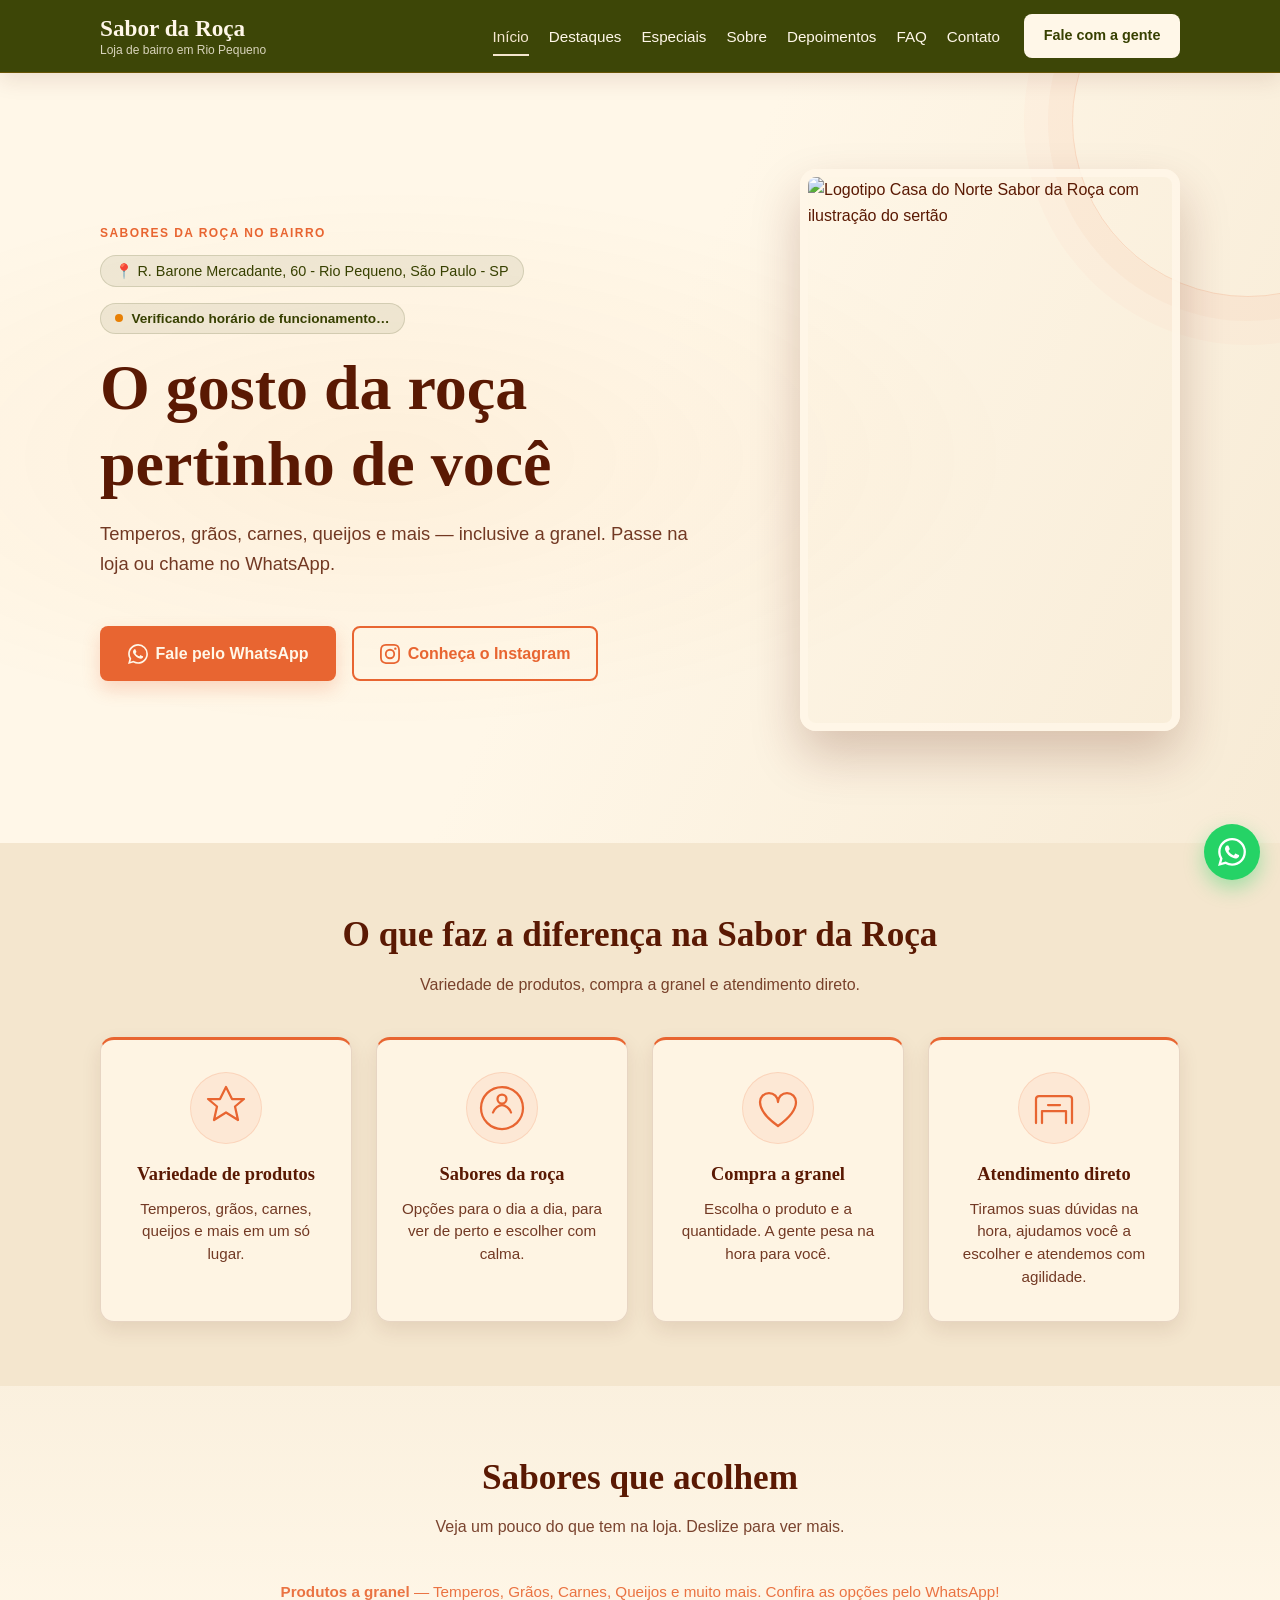
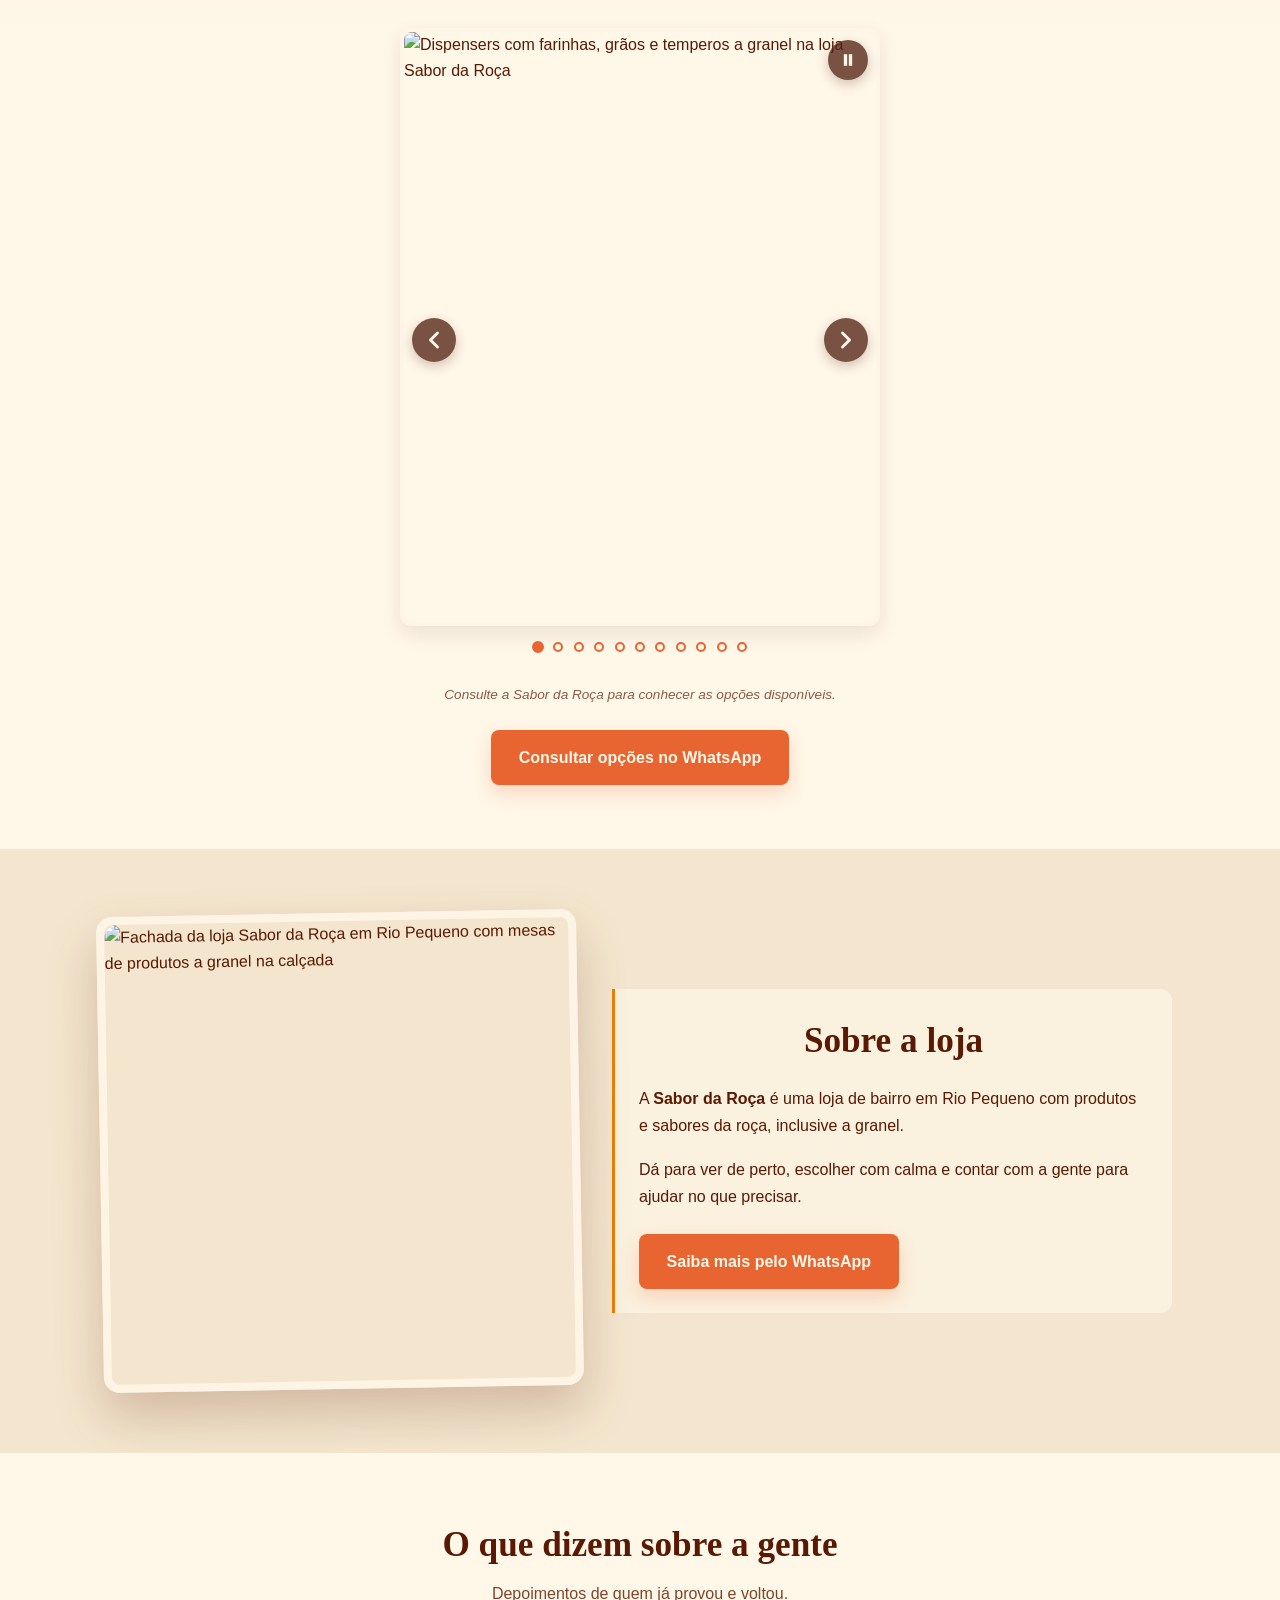
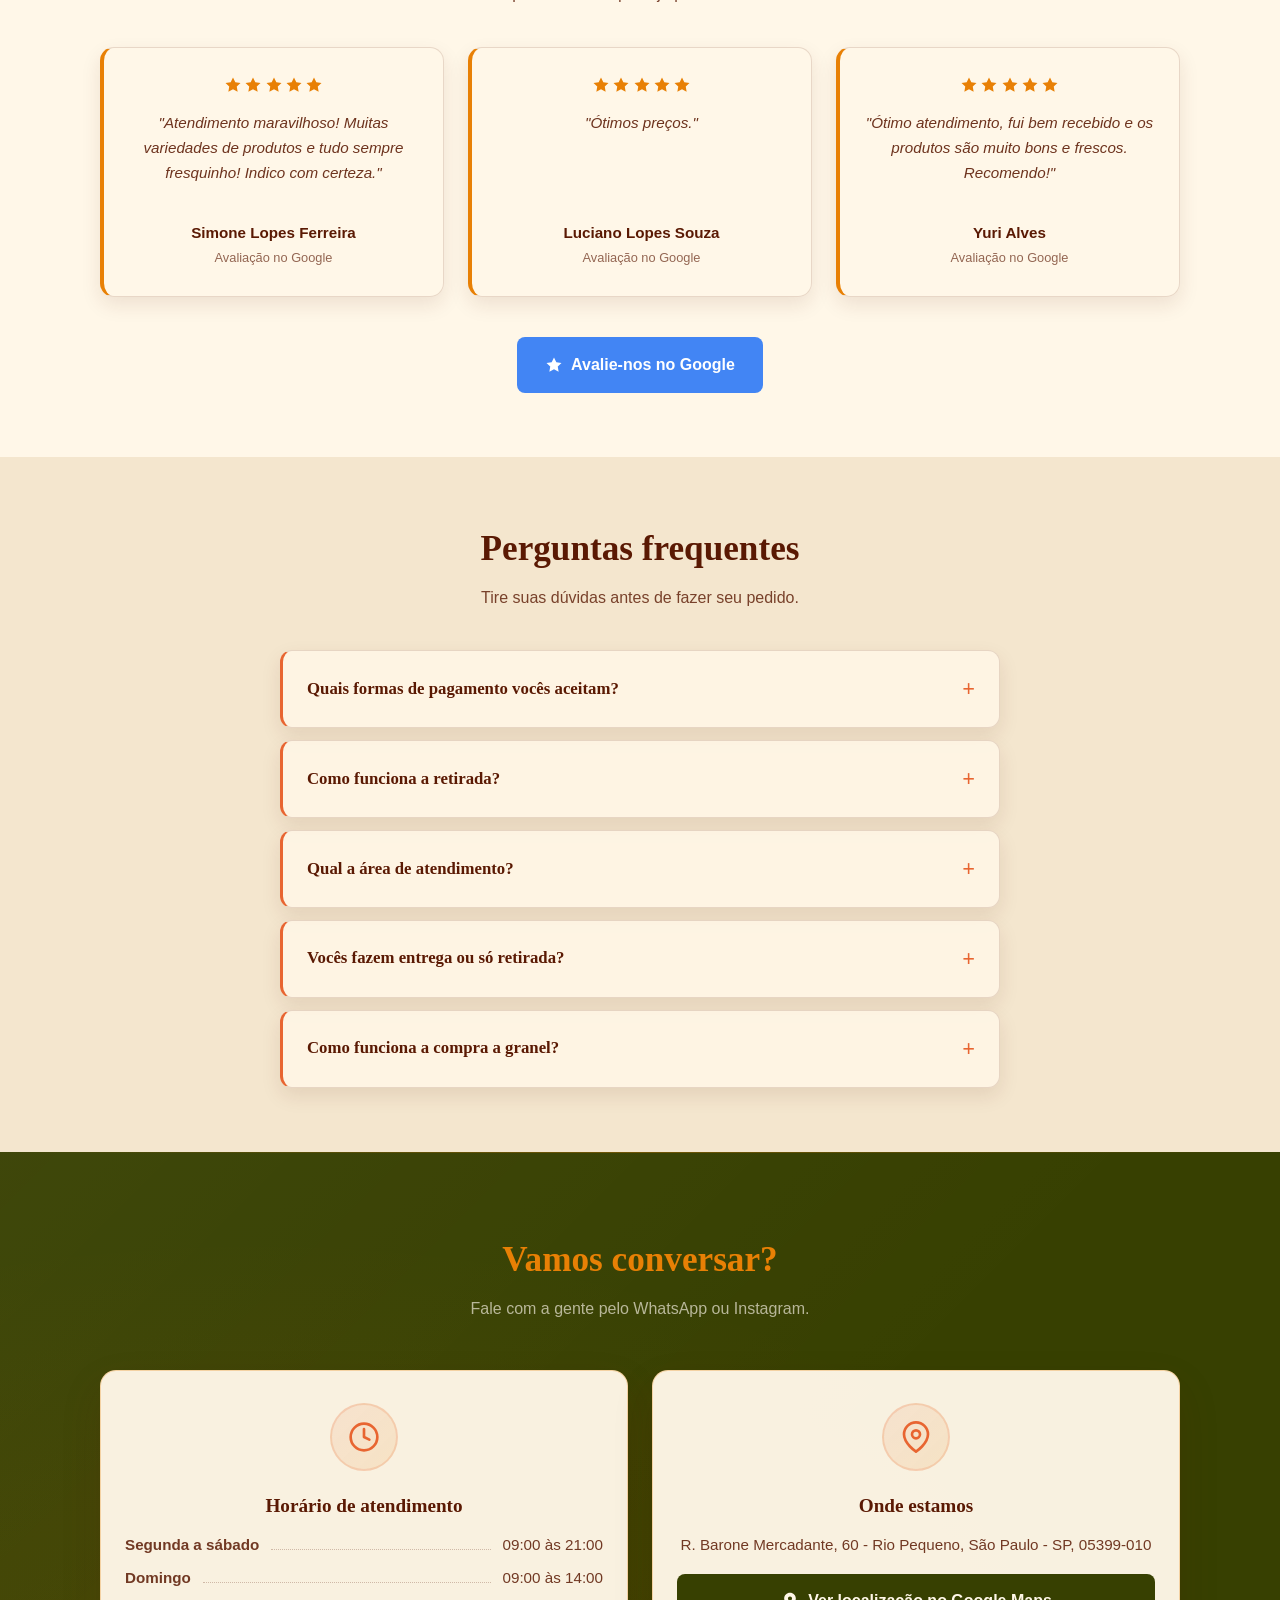
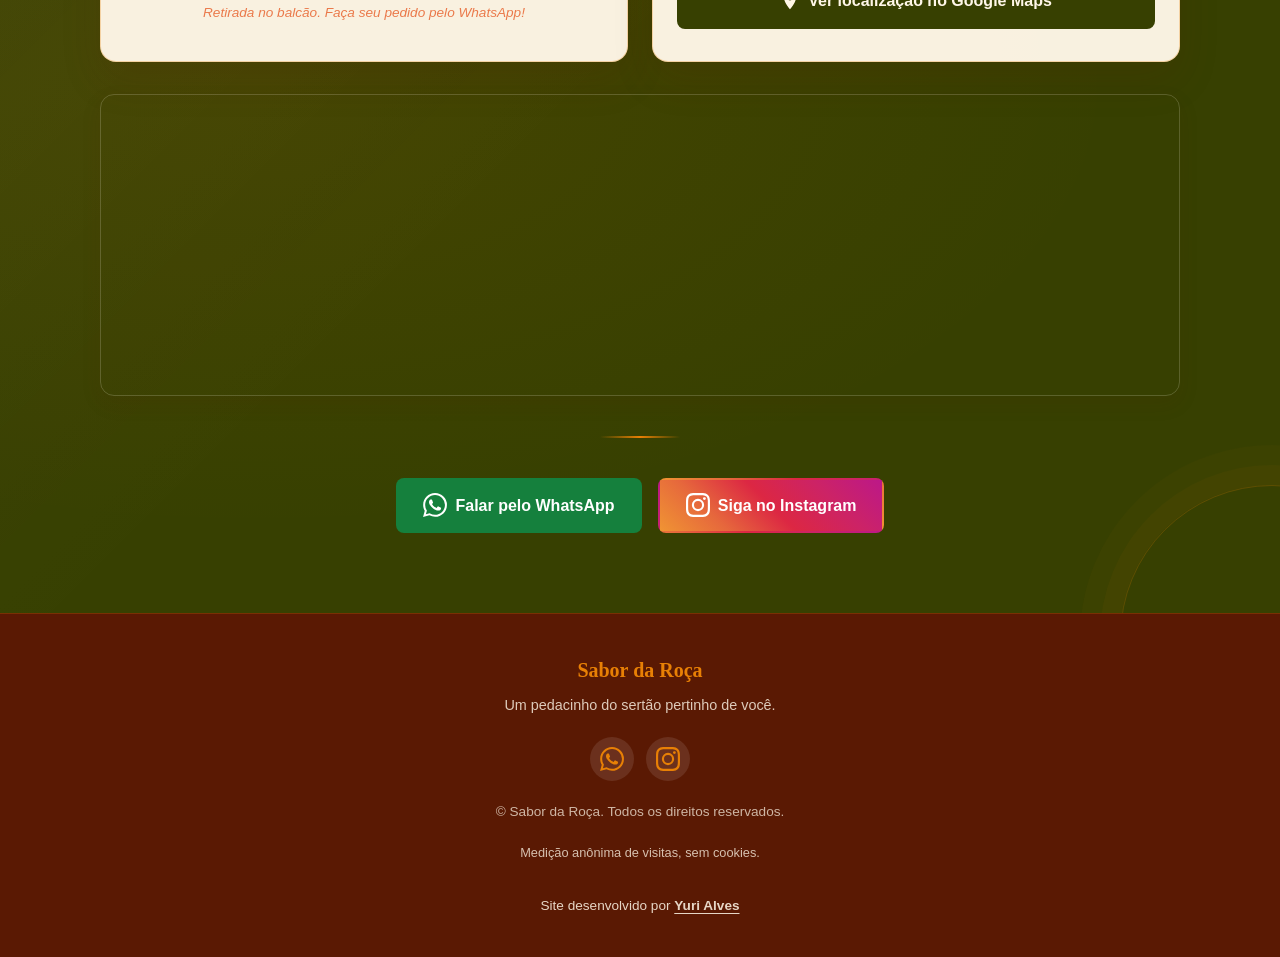
==== commit 2865f01a: "adiciona mapa, foto real da fachada e refinamentos visuais" ====
--- a/index.html
+++ b/index.html
@@ -397,7 +397,7 @@
     <section class="sobre" id="sobre">
       <div class="sobre__container">
         <div class="sobre__imagem">
-          <img src="./assets/images/sobre.webp" alt="Logotipo Casa do Norte Sabor da Roça com ilustração do sertão" loading="lazy" decoding="async" width="533" height="800">
+          <img src="./assets/images/foto8.webp" alt="Fachada da loja Sabor da Roça em Rio Pequeno com mesas de produtos a granel na calçada" loading="lazy" decoding="async" width="449" height="800">
         </div>
         <div class="sobre__texto">
           <h2 class="secao__titulo">Sobre a loja</h2>
@@ -568,6 +568,16 @@
               Ver localização no Google Maps
             </a>
           </div>
+        </div>
+
+        <div class="contato__mapa">
+          <iframe
+            title="Mapa de localização da Sabor da Roça — R. Barone Mercadante, 60 - Rio Pequeno, São Paulo - SP"
+            src="https://www.google.com/maps?q=R.+Barone+Mercadante,+60+-+Rio+Pequeno,+S%C3%A3o+Paulo+-+SP,+05399-010&output=embed"
+            loading="lazy"
+            referrerpolicy="no-referrer-when-downgrade"
+            allowfullscreen>
+          </iframe>
         </div>
 
         <div class="contato__divisor" aria-hidden="true"></div>
@@ -604,6 +614,10 @@
       </div>
       <p class="footer__copy">&copy; <span id="footer-ano"></span> Sabor da Roça. Todos os direitos reservados.</p>
       <p class="footer__privacidade">Medição anônima de visitas, sem cookies.</p>
+      <p class="footer__credito">
+        Site desenvolvido por
+        <a href="https://wa.me/5511943472603?text=Ol%C3%A1%20Yuri!%20Vi%20o%20site%20da%20Sabor%20da%20Ro%C3%A7a%20e%20gostaria%20de%20um%20or%C3%A7amento%20para%20o%20meu%20neg%C3%B3cio." target="_blank" rel="noopener noreferrer">Yuri Alves</a>
+      </p>
     </div>
   </footer>
 
--- a/css/style.css
+++ b/css/style.css
@@ -0,0 +1,1598 @@
+/* ========================================
+   SABOR DA ROÇA — Estilo Principal
+   ======================================== */
+
+/* ---------- Variáveis ---------- */
+:root {
+  --cor-fundo: #F4E6CE;
+  --cor-papel: #FFF7E8;
+  --cor-terra: #E86531;
+  --cor-terra-escura: #5A1903;
+  --cor-verde: #374001;
+  --cor-dourado: #E88005;
+  --cor-texto: #5A1903;
+  --cor-texto-claro: #FFF7E8;
+  --cor-avermelhado: #E8412F;
+
+  --cor-papel-sombra: #E8D5B7;
+
+  --borda-clara: rgba(90, 25, 3, 0.14);
+  --borda-escura: rgba(255, 249, 237, 0.18);
+  --sombra-quente: 0 18px 40px rgba(90, 25, 3, 0.14);
+  --sombra-flutuante: 0 24px 50px rgba(90, 25, 3, 0.22);
+  --textura-pontilhada: radial-gradient(rgba(90, 25, 3, 0.06) 0.7px, transparent 0.7px);
+
+  --fonte-titulo: Georgia, 'Times New Roman', serif;
+  --fonte-corpo: 'Segoe UI', Tahoma, Geneva, Verdana, sans-serif;
+
+  --raio: 8px;
+  --sombra: 0 8px 20px rgba(90, 25, 3, 0.10);
+  --sombra-hover: 0 14px 28px rgba(90, 25, 3, 0.18);
+  --transicao: 0.28s ease;
+
+  --largura-max: 1120px;
+  --header-altura: 72px;
+}
+
+/* ---------- Reset ---------- */
+*,
+*::before,
+*::after {
+  box-sizing: border-box;
+  margin: 0;
+  padding: 0;
+}
+
+html {
+  scroll-behavior: smooth;
+  scroll-padding-top: var(--header-altura);
+  overflow-x: clip;
+}
+
+main > section[id] {
+  scroll-margin-top: calc(var(--header-altura) + 1rem);
+}
+
+@media (prefers-reduced-motion: reduce) {
+  html {
+    scroll-behavior: auto;
+  }
+  *,
+  *::before,
+  *::after {
+    animation-duration: 0.01ms !important;
+    transition-duration: 0.01ms !important;
+  }
+}
+
+body {
+  font-family: var(--fonte-corpo);
+  font-size: 1rem;
+  line-height: 1.6;
+  color: var(--cor-texto);
+  background-color: var(--cor-fundo);
+  background-image: var(--textura-pontilhada);
+  background-size: 18px 18px;
+  overflow-x: hidden;
+  overflow-x: clip; /* clip não cria caixa de rolagem e preserva o header sticky */
+  -webkit-font-smoothing: antialiased;
+}
+
+img {
+  display: block;
+  max-width: 100%;
+  height: auto;
+}
+
+a {
+  color: inherit;
+  text-decoration: none;
+}
+
+ul {
+  list-style: none;
+}
+
+/* ---------- Skip Link ---------- */
+.skip-link {
+  position: absolute;
+  top: -100%;
+  left: 1rem;
+  z-index: 9999;
+  padding: 0.75rem 1.5rem;
+  background-color: var(--cor-terra);
+  color: var(--cor-texto-claro);
+  font-weight: 700;
+  font-size: 1rem;
+  border-radius: 0 0 var(--raio) var(--raio);
+  box-shadow: var(--sombra-flutuante);
+  transition: top 0.2s ease;
+}
+.skip-link:focus {
+  top: 0;
+  outline: 3px solid var(--cor-dourado);
+  outline-offset: 2px;
+}
+
+/* ---------- Utilitários ---------- */
+.secao__container {
+  width: 100%;
+  max-width: var(--largura-max);
+  margin: 0 auto;
+  padding: 0 1.25rem;
+}
+
+.secao__titulo {
+  font-family: var(--fonte-titulo);
+  font-size: clamp(1.6rem, 4vw, 2.2rem);
+  color: var(--cor-terra-escura);
+  text-align: center;
+  margin-bottom: 0.5rem;
+}
+
+.secao__subtitulo {
+  text-align: center;
+  color: var(--cor-texto);
+  opacity: 0.8;
+  margin-bottom: 2.5rem;
+  font-size: 1rem;
+}
+
+/* ---------- Botões ---------- */
+.btn {
+  display: inline-flex;
+  align-items: center;
+  justify-content: center;
+  gap: 0.5rem;
+  padding: 0.8rem 1.6rem;
+  font-family: var(--fonte-corpo);
+  font-size: 1rem;
+  font-weight: 600;
+  border: 2px solid transparent;
+  border-radius: var(--raio);
+  cursor: pointer;
+  transition: background-color var(--transicao), color var(--transicao), box-shadow var(--transicao), border-color var(--transicao);
+  min-height: 44px;
+  min-width: 44px;
+  text-align: center;
+}
+
+.btn:focus-visible {
+  outline: 3px solid var(--cor-dourado);
+  outline-offset: 2px;
+}
+
+.btn__icone {
+  flex-shrink: 0;
+}
+
+.btn--primario {
+  background-color: var(--cor-terra);
+  color: var(--cor-texto-claro);
+  box-shadow: 0 8px 18px rgba(232, 101, 49, 0.22);
+}
+.btn--primario:hover {
+  background-color: var(--cor-terra-escura);
+  box-shadow: 0 10px 22px rgba(84, 36, 21, 0.28);
+  transform: translateY(-2px);
+}
+
+.btn--secundario {
+  background-color: transparent;
+  color: var(--cor-terra);
+  border-color: var(--cor-terra);
+}
+.btn--secundario:hover {
+  background-color: var(--cor-terra);
+  color: var(--cor-texto-claro);
+  transform: translateY(-2px);
+}
+
+.btn--header {
+  background-color: var(--cor-texto-claro);
+  color: var(--cor-verde);
+  padding: 0.5rem 1.1rem;
+  font-size: 0.9rem;
+}
+.btn--header:hover {
+  background-color: var(--cor-fundo);
+  color: var(--cor-verde);
+}
+
+.btn--whatsapp {
+  background-color: #15803d;
+  color: #fff;
+}
+.btn--whatsapp:hover {
+  background-color: #166534;
+}
+
+.btn--instagram {
+  background: linear-gradient(45deg, #f09433, #e6683c, #dc2743, #cc2366, #bc1888);
+  color: #fff;
+}
+.btn--instagram:hover {
+  opacity: 0.9;
+}
+
+.btn--google {
+  background-color: #4285F4;
+  color: #fff;
+}
+.btn--google:hover {
+  background-color: #3367D6;
+}
+
+.btn:active {
+  transform: translateY(1px);
+}
+
+img.imagem--indisponivel {
+  min-height: 12rem;
+  object-fit: contain;
+  padding: 1rem;
+  background-color: var(--cor-papel-sombra);
+}
+
+/* ========================================
+   HEADER
+   ======================================== */
+.header {
+  position: sticky;
+  top: 0;
+  z-index: 100;
+  background-color: rgba(55, 64, 1, 0.97);
+  color: var(--cor-texto-claro);
+  box-shadow: var(--sombra);
+  border-bottom: 1px solid rgba(232, 128, 5, 0.25);
+  backdrop-filter: blur(12px);
+}
+
+.header__container {
+  display: flex;
+  align-items: center;
+  justify-content: space-between;
+  max-width: var(--largura-max);
+  margin: 0 auto;
+  padding: 0 1.25rem;
+  height: var(--header-altura);
+}
+
+.header__logo {
+  display: flex;
+  flex-direction: column;
+  line-height: 1.2;
+}
+.header__logo:hover .header__logo-nome {
+  color: var(--cor-fundo);
+}
+.header__logo-nome {
+  font-family: var(--fonte-titulo);
+  font-size: 1.45rem;
+  font-weight: 700;
+  color: var(--cor-texto-claro);
+  transition: color var(--transicao);
+}
+.header__logo-sub {
+  font-size: 0.75rem;
+  opacity: 0.8;
+}
+
+.header__nav {
+  display: flex;
+  align-items: center;
+  gap: 1.5rem;
+}
+
+.header__menu {
+  display: flex;
+  gap: 1.25rem;
+}
+
+.header__link {
+  font-size: 0.95rem;
+  padding: 0.6rem 0;
+  border-bottom: 2px solid transparent;
+  transition: border-color var(--transicao), color var(--transicao);
+  color: var(--cor-texto-claro);
+}
+.header__link:hover,
+.header__link:focus-visible {
+  border-bottom-color: var(--cor-fundo);
+  color: var(--cor-fundo);
+}
+
+.header__link[aria-current] {
+  color: var(--cor-fundo);
+  border-bottom-color: var(--cor-fundo);
+}
+
+.header__link:focus-visible,
+.header__logo:focus-visible {
+  outline: 2px solid var(--cor-fundo);
+  outline-offset: 5px;
+  border-radius: 2px;
+}
+
+/* Hamburger */
+.header__hamburger {
+  display: none;
+  flex-direction: column;
+  justify-content: center;
+  gap: 5px;
+  background: none;
+  border: none;
+  cursor: pointer;
+  padding: 0.5rem;
+  min-height: 44px;
+  min-width: 44px;
+}
+.header__hamburger:focus-visible {
+  outline: 3px solid var(--cor-fundo);
+  outline-offset: 2px;
+}
+.header__hamburger-linha {
+  display: block;
+  width: 24px;
+  height: 2px;
+  background-color: var(--cor-texto-claro);
+  border-radius: 2px;
+  transition: transform var(--transicao), opacity var(--transicao);
+}
+
+/* Hamburger ativo */
+.header__hamburger--ativo .header__hamburger-linha:nth-child(1) {
+  transform: translateY(7px) rotate(45deg);
+}
+.header__hamburger--ativo .header__hamburger-linha:nth-child(2) {
+  opacity: 0;
+}
+.header__hamburger--ativo .header__hamburger-linha:nth-child(3) {
+  transform: translateY(-7px) rotate(-45deg);
+}
+
+/* ========================================
+   HERO
+   ======================================== */
+.hero {
+  position: relative;
+  isolation: isolate;
+  overflow: hidden;
+  background-color: var(--cor-papel);
+  background-image:
+    radial-gradient(ellipse at 30% 50%, rgba(232, 128, 5, 0.06), transparent 50%),
+    linear-gradient(115deg, rgba(255, 247, 232, 0.98) 0%, rgba(255, 247, 232, 0.9) 48%, rgba(244, 230, 206, 0.72) 100%);
+  padding: 3.5rem 0 4rem;
+  min-height: 60vh;
+  display: flex;
+  align-items: center;
+}
+
+.hero::before {
+  content: '';
+  position: absolute;
+  z-index: -1;
+  width: 22rem;
+  height: 22rem;
+  right: -9rem;
+  top: -8rem;
+  border: 1px solid rgba(232, 101, 49, 0.18);
+  border-radius: 50%;
+  box-shadow: 0 0 0 24px rgba(232, 101, 49, 0.04), 0 0 0 48px rgba(232, 101, 49, 0.025);
+}
+
+.hero__container {
+  display: flex;
+  flex-direction: column;
+  gap: 2rem;
+  max-width: var(--largura-max);
+  width: 100%;
+  margin: 0 auto;
+  padding: 0 1.25rem;
+  align-items: center;
+}
+
+.hero__texto {
+  text-align: center;
+  max-width: 720px;
+  width: 100%;
+}
+
+.hero__etiqueta {
+  display: inline-block;
+  color: var(--cor-terra);
+  font-size: 0.75rem;
+  font-weight: 700;
+  letter-spacing: 0.12em;
+  text-transform: uppercase;
+  margin-bottom: 0.75rem;
+}
+
+.hero__localizacao {
+  display: inline-block;
+  font-size: 0.9rem;
+  color: var(--cor-verde);
+  background-color: rgba(55, 64, 1, 0.08);
+  border: 1px solid rgba(55, 64, 1, 0.15);
+  padding: 0.3rem 0.9rem;
+  border-radius: 20px;
+  margin-bottom: 1rem;
+  max-width: 100%;
+  line-height: 1.4;
+}
+
+.hero__titulo {
+  font-family: var(--fonte-titulo);
+  font-size: clamp(2.15rem, 5vw, 4.25rem);
+  color: var(--cor-terra-escura);
+  line-height: 1.2;
+  margin-bottom: 1rem;
+}
+
+.hero__subtitulo {
+  font-size: clamp(1rem, 2.5vw, 1.15rem);
+  color: var(--cor-texto);
+  opacity: 0.85;
+  max-width: 540px;
+  margin: 0 auto 2.5rem;
+}
+
+.hero__botoes {
+  display: flex;
+  flex-wrap: wrap;
+  gap: 1rem;
+  justify-content: center;
+}
+
+/* ========================================
+   DIFERENCIAIS
+   ======================================== */
+.diferenciais {
+  padding: 4rem 0;
+  position: relative;
+  background-color: var(--cor-fundo);
+}
+
+.diferenciais__grid {
+  display: grid;
+  grid-template-columns: 1fr;
+  gap: 1.5rem;
+}
+
+.diferencial-card {
+  position: relative;
+  background-color: rgba(255, 247, 232, 0.84);
+  border: 1px solid var(--borda-clara);
+  border-top: 3px solid var(--cor-terra);
+  border-radius: 14px;
+  padding: 2rem 1.5rem;
+  text-align: center;
+  box-shadow: var(--sombra);
+  transition: box-shadow var(--transicao), transform var(--transicao), border-color var(--transicao);
+}
+.diferencial-card:hover {
+  box-shadow: var(--sombra-hover);
+  transform: translateY(-2px);
+  border-color: rgba(232, 101, 49, 0.3);
+}
+
+.diferencial-card__icone {
+  display: inline-flex;
+  align-items: center;
+  justify-content: center;
+  width: 72px;
+  height: 72px;
+  border-radius: 50%;
+  background-color: rgba(232, 101, 49, 0.08);
+  border: 1px solid rgba(232, 101, 49, 0.16);
+  color: var(--cor-terra);
+  margin-bottom: 1rem;
+}
+
+.diferencial-card__titulo {
+  font-family: var(--fonte-titulo);
+  font-size: 1.15rem;
+  color: var(--cor-terra-escura);
+  margin-bottom: 0.5rem;
+}
+
+.diferencial-card__texto {
+  font-size: 0.95rem;
+  line-height: 1.5;
+  color: var(--cor-texto);
+  opacity: 0.85;
+}
+
+/* ========================================
+   PRODUTOS / DESTAQUES
+   ======================================== */
+.produtos {
+  padding: 4rem 0;
+  position: relative;
+  background-color: var(--cor-papel);
+  background-image: linear-gradient(180deg, rgba(232, 213, 183, 0.2), transparent 25%);
+}
+
+.produtos__granel {
+  text-align: center;
+  font-size: 0.95rem;
+  color: var(--cor-terra);
+  margin-bottom: 1.5rem;
+  opacity: 0.9;
+}
+
+.produtos__aviso {
+  text-align: center;
+  font-size: 0.85rem;
+  color: var(--cor-texto);
+  opacity: 0.7;
+  margin-top: 2rem;
+  font-style: italic;
+}
+
+/* ---------- Carrossel ---------- */
+.carrossel {
+  position: relative;
+  width: 100%;
+  max-width: 480px;
+  margin-inline: auto;
+}
+
+.carrossel__pista {
+  overflow: hidden;
+  border-radius: 12px;
+  box-shadow: var(--sombra);
+  border: 4px solid rgba(255, 247, 232, 0.82);
+  background-color: rgba(232, 101, 49, 0.06);
+}
+
+.carrossel__slides {
+  display: flex;
+  transition: transform 0.5s cubic-bezier(0.25, 0.46, 0.45, 0.94);
+  will-change: transform;
+}
+
+.carrossel__slide {
+  flex: 0 0 100%;
+  min-width: 100%;
+  aspect-ratio: 4 / 5;
+  background-color: var(--cor-papel);
+}
+
+.carrossel__slide img {
+  width: 100%;
+  height: 100%;
+  object-fit: cover;
+  object-position: center;
+  display: block;
+}
+
+/* Botões de navegação */
+.carrossel__btn {
+  position: absolute;
+  top: 50%;
+  transform: translateY(-50%);
+  z-index: 2;
+  display: inline-flex;
+  align-items: center;
+  justify-content: center;
+  width: 44px;
+  height: 44px;
+  border: none;
+  border-radius: 50%;
+  background-color: rgba(84, 36, 21, 0.78);
+  color: var(--cor-texto-claro);
+  cursor: pointer;
+  transition: background-color var(--transicao), transform var(--transicao);
+  box-shadow: 0 4px 12px rgba(84, 36, 21, 0.25);
+}
+
+.carrossel__btn:hover {
+  background-color: var(--cor-terra-escura);
+  transform: translateY(-50%) scale(1.08);
+}
+
+.carrossel__btn:focus-visible {
+  outline: 3px solid var(--cor-dourado);
+  outline-offset: 2px;
+}
+
+.carrossel__btn--anterior {
+  left: 0.5rem;
+}
+
+.carrossel__btn--proximo {
+  right: 0.5rem;
+}
+
+/* Indicadores (pontos) */
+.carrossel__pontos {
+  display: flex;
+  justify-content: center;
+  gap: 0.65rem;
+  margin-top: 1rem;
+}
+
+.carrossel__ponto {
+  position: relative;
+  width: 10px;
+  height: 10px;
+  border: 2px solid var(--cor-terra);
+  border-radius: 50%;
+  background-color: transparent;
+  cursor: pointer;
+  padding: 0;
+  transition: background-color var(--transicao), transform var(--transicao);
+}
+
+/* Amplia a área de toque sem alterar o visual (sem sobrepor o vizinho) */
+.carrossel__ponto::after {
+  content: '';
+  position: absolute;
+  inset: -8px;
+}
+
+.carrossel__ponto:hover {
+  background-color: var(--cor-terra);
+}
+
+.carrossel__ponto--ativo {
+  background-color: var(--cor-terra);
+  transform: scale(1.2);
+}
+
+.carrossel__ponto:focus-visible {
+  outline: 3px solid var(--cor-dourado);
+  outline-offset: 2px;
+}
+
+.carrossel:focus-visible {
+  outline: 3px solid var(--cor-dourado);
+  outline-offset: 4px;
+}
+
+/* Swipe assist */
+.carrossel__pista {
+  touch-action: pan-y;
+  user-select: none;
+}
+
+/* ========================================
+   SOBRE
+   ======================================== */
+.sobre {
+  padding: 4rem 0;
+  position: relative;
+  background-color: var(--cor-fundo);
+  background-image: var(--textura-pontilhada);
+  background-size: 18px 18px;
+}
+
+.sobre__container {
+  display: flex;
+  flex-direction: column;
+  gap: 2rem;
+  max-width: var(--largura-max);
+  margin: 0 auto;
+  padding: 0 1.25rem;
+  align-items: center;
+}
+
+.sobre__imagem {
+  position: relative;
+  width: 100%;
+  max-width: 480px;
+  border-radius: 16px;
+  overflow: hidden;
+  box-shadow: var(--sombra-flutuante);
+  border: 8px solid rgba(255, 247, 232, 0.9);
+  transform: rotate(-1deg);
+}
+.sobre__imagem img {
+  width: 100%;
+  height: auto;
+  object-fit: cover;
+}
+
+.sobre__texto {
+  text-align: center;
+  max-width: 560px;
+  background-color: rgba(255, 247, 232, 0.65);
+  border-left: 3px solid var(--cor-dourado);
+  padding: 1.5rem;
+  border-radius: 0 12px 12px 0;
+}
+.sobre__texto .secao__titulo {
+  margin-bottom: 1rem;
+}
+.sobre__texto p {
+  margin-bottom: 1rem;
+  line-height: 1.7;
+}
+.sobre__texto .btn {
+  margin-top: 0.5rem;
+}
+
+/* ========================================
+   CONTATO
+   ======================================== */
+.contato {
+  padding: 5rem 0;
+  position: relative;
+  overflow: hidden;
+  background-color: var(--cor-verde);
+  background-image:
+    linear-gradient(135deg, rgba(255, 249, 237, 0.04), transparent 50%),
+    radial-gradient(ellipse at 20% 50%, rgba(232, 128, 5, 0.08), transparent 60%);
+  color: var(--cor-texto-claro);
+}
+.contato::before {
+  content: '';
+  position: absolute;
+  top: 0;
+  left: 0;
+  right: 0;
+  height: 1px;
+  background: linear-gradient(90deg, transparent, rgba(232, 128, 5, 0.3), transparent);
+}
+.contato::after {
+  content: '';
+  position: absolute;
+  width: 19rem;
+  height: 19rem;
+  right: -9rem;
+  bottom: -11rem;
+  border: 1px solid rgba(232, 128, 5, 0.22);
+  border-radius: 50%;
+  box-shadow: 0 0 0 20px rgba(232, 128, 5, 0.04), 0 0 0 40px rgba(232, 128, 5, 0.025);
+  pointer-events: none;
+}
+.contato .secao__titulo {
+  color: var(--cor-dourado);
+}
+.contato .secao__subtitulo {
+  color: rgba(255, 249, 237, 0.8);
+  margin-bottom: 3rem;
+}
+
+.contato__botoes {
+  display: flex;
+  flex-direction: column;
+  flex-wrap: wrap;
+  gap: 1rem;
+  max-width: 480px;
+  margin: 0 auto;
+}
+
+.contato__grid {
+  display: grid;
+  grid-template-columns: 1fr;
+  gap: 1.5rem;
+  margin-bottom: 3rem;
+}
+
+.contato__divisor {
+  width: 80px;
+  height: 2px;
+  background: linear-gradient(90deg, transparent, var(--cor-dourado), transparent);
+  margin: 0 auto 2.5rem;
+}
+
+.info-card {
+  background-color: rgba(255, 247, 232, 0.97);
+  border: 1px solid rgba(232, 128, 5, 0.28);
+  border-radius: 16px;
+  padding: 2rem 1.5rem;
+  text-align: center;
+  box-shadow: var(--sombra-quente);
+  transition: transform var(--transicao), box-shadow var(--transicao);
+}
+.info-card:hover {
+  transform: translateY(-4px);
+  box-shadow: 0 20px 40px rgba(84, 36, 21, 0.25);
+}
+
+.info-card__icone {
+  display: inline-flex;
+  align-items: center;
+  justify-content: center;
+  width: 68px;
+  height: 68px;
+  border-radius: 50%;
+  background: linear-gradient(135deg, rgba(232, 101, 49, 0.1), rgba(232, 128, 5, 0.12));
+  border: 2px solid rgba(232, 101, 49, 0.18);
+  color: var(--cor-terra);
+  margin-bottom: 1.25rem;
+}
+
+.info-card__titulo {
+  font-family: var(--fonte-titulo);
+  font-size: 1.2rem;
+  color: var(--cor-terra-escura);
+  margin-bottom: 0.75rem;
+}
+
+.info-card__texto {
+  font-size: 0.95rem;
+  line-height: 1.6;
+  color: var(--cor-texto);
+  opacity: 0.85;
+  margin-bottom: 0.25rem;
+}
+
+.info-card__texto:last-of-type {
+  margin-bottom: 1rem;
+}
+
+.btn--maps {
+  background-color: var(--cor-verde);
+  color: var(--cor-texto-claro);
+  width: 100%;
+}
+.btn--maps:hover {
+  background-color: var(--cor-terra-escura);
+}
+
+/* Horário */
+.horario {
+  display: flex;
+  flex-direction: column;
+  gap: 0.5rem;
+  margin-top: 0.5rem;
+}
+
+.horario__linha {
+  display: flex;
+  align-items: baseline;
+  justify-content: space-between;
+  gap: 0.5rem;
+  font-size: 0.95rem;
+  color: var(--cor-texto);
+  opacity: 0.85;
+}
+
+.horario__dia {
+  white-space: nowrap;
+  font-weight: 600;
+}
+
+.horario__pontos {
+  flex: 1;
+  border-bottom: 1px dotted var(--cor-texto);
+  opacity: 0.3;
+  margin: 0 0.25rem;
+  min-width: 1rem;
+}
+
+.horario__hora {
+  white-space: nowrap;
+  text-align: right;
+}
+
+/* ========================================
+   FOOTER
+   ======================================== */
+.footer {
+  position: relative;
+  background-color: var(--cor-terra-escura);
+  background-image: var(--textura-pontilhada);
+  background-size: 18px 18px;
+  color: var(--cor-texto-claro);
+  padding: 2.5rem 0;
+  border-top: 1px solid rgba(232, 128, 5, 0.22);
+}
+
+.footer__container {
+  display: flex;
+  flex-direction: column;
+  align-items: center;
+  gap: 1.25rem;
+  max-width: var(--largura-max);
+  margin: 0 auto;
+  padding: 0 1.25rem;
+  text-align: center;
+}
+
+.footer__logo {
+  display: flex;
+  flex-direction: column;
+  align-items: center;
+  gap: 0.25rem;
+}
+
+.footer__logo-nome {
+  font-family: var(--fonte-titulo);
+  font-size: 1.25rem;
+  font-weight: 700;
+  color: var(--cor-dourado);
+}
+
+.footer__frase {
+  font-size: 0.9rem;
+  opacity: 0.8;
+  margin-top: 0.25rem;
+}
+
+.footer__links {
+  display: flex;
+  gap: 0.75rem;
+  justify-content: center;
+}
+
+.footer__links a {
+  display: inline-flex;
+  align-items: center;
+  justify-content: center;
+  width: 44px;
+  height: 44px;
+  border-radius: 50%;
+  background-color: rgba(255, 255, 255, 0.1);
+  color: var(--cor-dourado);
+  transition: background-color var(--transicao), transform var(--transicao);
+}
+.footer__links a:hover {
+  background-color: var(--cor-terra);
+  transform: translateY(-2px);
+}
+.footer__links a:focus-visible {
+  outline: 3px solid var(--cor-dourado);
+  outline-offset: 2px;
+}
+
+.footer__copy {
+  font-size: 0.85rem;
+  opacity: 0.7;
+}
+
+/* Entrada progressiva ativada pelo JavaScript sem ocultar conteúdo por padrão. */
+.js-reveal {
+  opacity: 0;
+  transform: translateY(18px);
+  transition: opacity 0.35s ease, transform 0.35s ease;
+}
+
+.js-reveal--visivel {
+  opacity: 1;
+  transform: translateY(0);
+}
+
+@media (prefers-reduced-motion: reduce) {
+  .js-reveal {
+    opacity: 1;
+    transform: none;
+    transition: none;
+  }
+}
+
+/* ========================================
+   RESPONSIVO — Tablet (768px+)
+   ======================================== */
+@media (min-width: 768px) {
+  .carrossel__btn {
+    width: 44px;
+    height: 44px;
+  }
+
+  .carrossel__btn--anterior {
+    left: 0.75rem;
+  }
+
+  .carrossel__btn--proximo {
+    right: 0.75rem;
+  }
+
+  .diferenciais__grid {
+    grid-template-columns: repeat(2, 1fr);
+  }
+
+  .hero {
+    min-height: 70vh;
+    padding: 5rem 0 6rem;
+  }
+
+  .hero__container {
+    align-items: center;
+  }
+
+  .hero__texto {
+    text-align: center;
+    max-width: 800px;
+  }
+
+  .hero__subtitulo {
+    max-width: 600px;
+    margin-bottom: 3rem;
+  }
+
+  .hero__botoes {
+    justify-content: center;
+  }
+
+  .contato__botoes {
+    flex-direction: row;
+    flex-wrap: wrap;
+    justify-content: center;
+    max-width: 640px;
+  }
+
+  .contato__grid {
+    grid-template-columns: repeat(2, 1fr);
+  }
+}
+
+/* ========================================
+   RESPONSIVO — Mobile e tablet retrato (<1024px):
+   menu hamburger + ajustes de componentes
+   (7 links + CTA não cabem lado a lado abaixo de 1024px)
+   ======================================== */
+@media (max-width: 1023px) {
+  .carrossel__pista {
+    border-radius: 10px;
+    border-width: 3px;
+  }
+
+  .carrossel__btn {
+    width: 44px;
+    height: 44px;
+  }
+
+  .carrossel__btn svg {
+    width: 20px;
+    height: 20px;
+  }
+
+  .carrossel__btn--anterior {
+    left: 0.4rem;
+  }
+
+  .carrossel__btn--proximo {
+    right: 0.4rem;
+  }
+
+  .carrossel__ponto {
+    width: 8px;
+    height: 8px;
+  }
+
+  .header__hamburger {
+    display: flex;
+  }
+
+  .header__nav {
+    position: fixed;
+    top: var(--header-altura);
+    left: 0;
+    bottom: 0;
+    width: 100%;
+    z-index: 101;
+    flex-direction: column;
+    background-color: var(--cor-verde);
+    padding: 2rem 1.25rem;
+    gap: 2rem;
+    transform: translateX(100%);
+    transition: transform var(--transicao), visibility var(--transicao);
+    overflow-y: auto;
+    -webkit-overflow-scrolling: touch;
+    visibility: hidden;
+  }
+
+  .header__nav--aberto {
+    transform: none;
+    visibility: visible;
+  }
+
+  .header__menu {
+    flex-direction: column;
+    gap: 1rem;
+    align-items: center;
+  }
+
+  .header__link {
+    font-size: 1.15rem;
+  }
+
+  .btn--header {
+    width: 100%;
+    justify-content: center;
+  }
+}
+
+/* Empilha os CTAs do hero em largura total só no mobile pequeno —
+   no tablet (768px+) ficam lado a lado e centralizados. */
+@media (max-width: 767px) {
+  .hero__botoes {
+    flex-direction: column;
+    width: 100%;
+  }
+
+  .hero__botoes .btn {
+    width: 100%;
+  }
+}
+
+/* Horário empilhado só em telas estreitas — a partir de 560px
+   cabe lado a lado com o pontilhado. */
+@media (max-width: 559px) {
+  .horario__linha {
+    flex-direction: column;
+    align-items: flex-start;
+    gap: 0.25rem;
+    padding-bottom: 0.5rem;
+    border-bottom: 1px solid rgba(90, 25, 3, 0.08);
+  }
+
+  .horario__linha:last-child {
+    border-bottom: none;
+    padding-bottom: 0;
+  }
+
+  .horario__pontos {
+    display: none;
+  }
+
+  .horario__hora {
+    text-align: left;
+    color: var(--cor-terra);
+    font-weight: 600;
+  }
+}
+
+/* ========================================
+   PLACEHOLDER DE IMAGEM (quando não há foto)
+   ======================================== */
+.sobre__imagem img[src=""] {
+  display: none;
+}
+
+.sobre__imagem:empty::before {
+  display: none;
+}
+
+/* ========================================
+   PREÇO — Faixa de preço no hero
+   ======================================== */
+.hero__preco {
+  font-size: 1.1rem;
+  color: var(--cor-terra);
+  margin-bottom: 1.5rem;
+}
+
+.hero__preco-obs {
+  font-size: 0.85rem;
+  opacity: 0.7;
+  font-weight: 400;
+}
+
+/* ========================================
+   DEPOIMENTOS
+   ======================================== */
+.depoimentos {
+  padding: 4rem 0;
+  position: relative;
+  background-color: var(--cor-papel);
+}
+
+.depoimentos__grid {
+  display: grid;
+  grid-template-columns: 1fr;
+  gap: 1.5rem;
+  align-items: stretch;
+}
+
+.depoimento-card {
+  display: flex;
+  flex-direction: column;
+  height: 100%;
+  background-color: rgba(255, 247, 232, 0.84);
+  border: 1px solid var(--borda-clara);
+  border-left: 4px solid var(--cor-dourado);
+  border-radius: 14px;
+  padding: 1.75rem 1.5rem;
+  text-align: center;
+  box-shadow: var(--sombra);
+  transition: box-shadow var(--transicao), transform var(--transicao), border-color var(--transicao);
+}
+
+.depoimento-card > :last-child {
+  margin-top: auto;
+  padding-top: 1rem;
+}
+.depoimento-card:hover {
+  box-shadow: var(--sombra-hover);
+  transform: translateY(-2px);
+  border-color: rgba(232, 101, 49, 0.3);
+}
+
+.depoimento-card__estrelas {
+  display: flex;
+  justify-content: center;
+  gap: 0.15rem;
+  color: var(--cor-dourado);
+  margin-bottom: 1rem;
+}
+
+.depoimento-card__texto {
+  font-size: 0.95rem;
+  line-height: 1.65;
+  color: var(--cor-texto);
+  opacity: 0.88;
+  font-style: italic;
+  margin-bottom: 1.25rem;
+}
+
+.depoimento-card__autor {
+  display: flex;
+  flex-direction: column;
+  gap: 0.15rem;
+}
+
+.depoimento-card__nome {
+  font-weight: 700;
+  font-size: 0.95rem;
+  color: var(--cor-terra-escura);
+}
+
+.depoimento-card__local {
+  font-size: 0.8rem;
+  opacity: 0.65;
+}
+
+.depoimentos__cta {
+  text-align: center;
+  margin-top: 2.5rem;
+}
+
+/* ========================================
+   FAQ
+   ======================================== */
+.faq {
+  padding: 4rem 0;
+  position: relative;
+  background-color: var(--cor-fundo);
+  background-image: var(--textura-pontilhada);
+  background-size: 18px 18px;
+}
+
+.faq__lista {
+  max-width: 720px;
+  margin: 0 auto;
+  display: flex;
+  flex-direction: column;
+  gap: 0.75rem;
+}
+
+.faq__item {
+  background-color: rgba(255, 247, 232, 0.84);
+  border: 1px solid var(--borda-clara);
+  border-left: 3px solid var(--cor-terra);
+  border-radius: 12px;
+  overflow: hidden;
+  box-shadow: var(--sombra);
+  transition: box-shadow var(--transicao), border-color var(--transicao);
+}
+.faq__item:hover {
+  box-shadow: var(--sombra-hover);
+  border-color: rgba(232, 101, 49, 0.25);
+}
+.faq__item[open] {
+  border-color: rgba(232, 101, 49, 0.35);
+}
+
+.faq__pergunta {
+  font-family: var(--fonte-titulo);
+  font-size: 1.05rem;
+  font-weight: 600;
+  color: var(--cor-terra-escura);
+  padding: 1.25rem 1.5rem;
+  cursor: pointer;
+  list-style: none;
+  display: flex;
+  align-items: center;
+  justify-content: space-between;
+  gap: 1rem;
+  min-height: 52px;
+  transition: color var(--transicao);
+}
+.faq__pergunta::-webkit-details-marker {
+  display: none;
+}
+.faq__pergunta::marker {
+  content: '';
+}
+.faq__pergunta::after {
+  content: '+';
+  font-size: 1.4rem;
+  font-weight: 700;
+  color: var(--cor-terra);
+  flex-shrink: 0;
+  transition: transform var(--transicao);
+}
+.faq__item[open] .faq__pergunta::after {
+  content: '−';
+}
+.faq__pergunta:hover {
+  color: var(--cor-terra);
+}
+
+.faq__resposta {
+  padding: 0 1.5rem 1.25rem;
+}
+
+.faq__resposta p {
+  font-size: 0.95rem;
+  line-height: 1.65;
+  color: var(--cor-texto);
+  opacity: 0.85;
+}
+
+/* ========================================
+   INFO CARD — Nota de retirada
+   ======================================== */
+.info-card__nota {
+  font-size: 0.85rem;
+  color: var(--cor-terra);
+  font-style: italic;
+  margin-top: 0.75rem;
+  opacity: 0.85;
+}
+
+/* ========================================
+   RESPONSIVO — Depoimentos e FAQ
+   ======================================== */
+@media (min-width: 768px) {
+  .depoimentos__grid {
+    grid-template-columns: repeat(2, 1fr);
+  }
+
+  /* Com 3 cards, o último ocupa a linha inteira no tablet */
+  .depoimentos__grid > :last-child:nth-child(odd) {
+    grid-column: 1 / -1;
+    max-width: 480px;
+    margin-inline: auto;
+    width: 100%;
+  }
+}
+
+@media (min-width: 1024px) {
+  .depoimentos__grid {
+    grid-template-columns: repeat(3, 1fr);
+  }
+
+  .depoimentos__grid > :last-child:nth-child(odd) {
+    grid-column: auto;
+    max-width: none;
+  }
+}
+
+@media (min-width: 1280px) {
+  .depoimentos__grid {
+    grid-template-columns: repeat(3, 1fr);
+  }
+}
+
+/* ========================================
+   CONVERSÃO — Hero com imagem + status + CTA flutuante
+   ======================================== */
+.hero__status {
+  display: inline-flex;
+  align-items: center;
+  justify-content: center;
+  flex-wrap: wrap;
+  gap: 0.5rem;
+  font-size: 0.85rem;
+  font-weight: 600;
+  color: var(--cor-verde);
+  background-color: rgba(55, 64, 1, 0.08);
+  border: 1px solid rgba(55, 64, 1, 0.15);
+  padding: 0.3rem 0.9rem;
+  border-radius: 20px;
+  margin-bottom: 1rem;
+  max-width: 100%;
+  line-height: 1.4;
+  text-align: center;
+}
+
+.hero__status-bolinha {
+  width: 8px;
+  height: 8px;
+  border-radius: 50%;
+  background-color: var(--cor-dourado);
+  flex-shrink: 0;
+}
+
+.hero__status[data-estado="aberto"] .hero__status-bolinha {
+  background-color: #2e7d32;
+}
+
+.hero__status[data-estado="fechado"] {
+  color: var(--cor-terra-escura);
+}
+
+.hero__status[data-estado="fechado"] .hero__status-bolinha {
+  background-color: var(--cor-avermelhado);
+}
+
+.hero__imagem {
+  width: 100%;
+  max-width: 380px;
+  border-radius: 16px;
+  overflow: hidden;
+  box-shadow: var(--sombra-flutuante);
+  border: 8px solid rgba(255, 247, 232, 0.9);
+}
+
+.hero__imagem img {
+  width: 100%;
+  height: auto;
+  object-fit: cover;
+}
+
+.produtos__cta {
+  text-align: center;
+  margin-top: 1.5rem;
+}
+
+.whatsapp-flutuante {
+  position: fixed;
+  right: 1.25rem;
+  right: calc(1.25rem + env(safe-area-inset-right, 0px));
+  bottom: 1.25rem;
+  bottom: calc(1.25rem + env(safe-area-inset-bottom, 0px));
+  z-index: 90;
+  display: inline-flex;
+  align-items: center;
+  justify-content: center;
+  width: 56px;
+  height: 56px;
+  border-radius: 50%;
+  background-color: #25D366;
+  color: #fff;
+  box-shadow: 0 8px 20px rgba(37, 211, 102, 0.4);
+  transition: transform var(--transicao), background-color var(--transicao);
+}
+
+.whatsapp-flutuante:hover {
+  background-color: #1da851;
+  transform: scale(1.08);
+}
+
+.whatsapp-flutuante:focus-visible {
+  outline: 3px solid var(--cor-dourado);
+  outline-offset: 2px;
+}
+
+@media (min-width: 1024px) {
+  .diferenciais__grid {
+    grid-template-columns: repeat(4, 1fr);
+  }
+
+  .hero {
+    padding: 6rem 0 7rem;
+  }
+
+  .hero__container {
+    flex-direction: row;
+    align-items: center;
+    gap: 3rem;
+  }
+
+  .hero__texto {
+    text-align: left;
+    flex: 1.1;
+  }
+
+  .hero__subtitulo {
+    margin-left: 0;
+  }
+
+  .hero__botoes {
+    justify-content: flex-start;
+  }
+
+  .hero__imagem {
+    flex: 0.9;
+  }
+
+  .sobre__container {
+    flex-direction: row;
+    text-align: left;
+  }
+
+  .sobre__texto {
+    text-align: left;
+  }
+}
+
+/* ========================================
+   ACESSIBILIDADE — texto só para leitor de tela
+   ======================================== */
+.sr-only {
+  position: absolute;
+  width: 1px;
+  height: 1px;
+  padding: 0;
+  margin: -1px;
+  overflow: hidden;
+  clip: rect(0, 0, 0, 0);
+  white-space: nowrap;
+  border: 0;
+}
+
+/* ========================================
+   CARROSSEL — botão pausar
+   ======================================== */
+.carrossel__btn--pausa {
+  top: 0.75rem;
+  right: 0.75rem;
+  bottom: auto;
+  left: auto;
+  transform: none;
+  width: 40px;
+  height: 40px;
+}
+.carrossel__btn--pausa:hover {
+  transform: scale(1.08);
+}
+.carrossel__btn--pausa .icone-pausar[hidden],
+.carrossel__btn--pausa .icone-retomar[hidden] {
+  display: none;
+}
+
+/* ========================================
+   FOOTER — privacidade
+   ======================================== */
+.footer__privacidade {
+  font-size: 0.8rem;
+  opacity: 0.75;
+  max-width: 560px;
+}
+
+/* Foto real na seção Sobre */
+.sobre__imagem img {
+  width: 100%;
+  max-height: 460px;
+  object-fit: cover;
+  border-radius: 14px;
+}
+
+/* Mapa incorporado em Contato */
+.contato__mapa {
+  margin-top: -1rem;
+  margin-bottom: 2.5rem;
+  border-radius: 14px;
+  overflow: hidden;
+  border: 1px solid rgba(255, 247, 232, 0.18);
+  box-shadow: var(--sombra);
+}
+
+.contato__mapa iframe {
+  display: block;
+  width: 100%;
+  height: 300px;
+  border: 0;
+}
+
+/* Assinatura no rodapé */
+.footer__credito {
+  margin-top: 0.75rem;
+  font-size: 0.85rem;
+  opacity: 0.85;
+}
+
+.footer__credito a {
+  color: inherit;
+  text-decoration: underline;
+  text-underline-offset: 3px;
+  font-weight: 600;
+}
+
+.footer__credito a:hover {
+  opacity: 1;
+}
+
+/* Evita que o botão flutuante do WhatsApp cubra a assinatura no celular */
+@media (max-width: 767px) {
+  .footer {
+    padding-bottom: 5.5rem;
+  }
+}
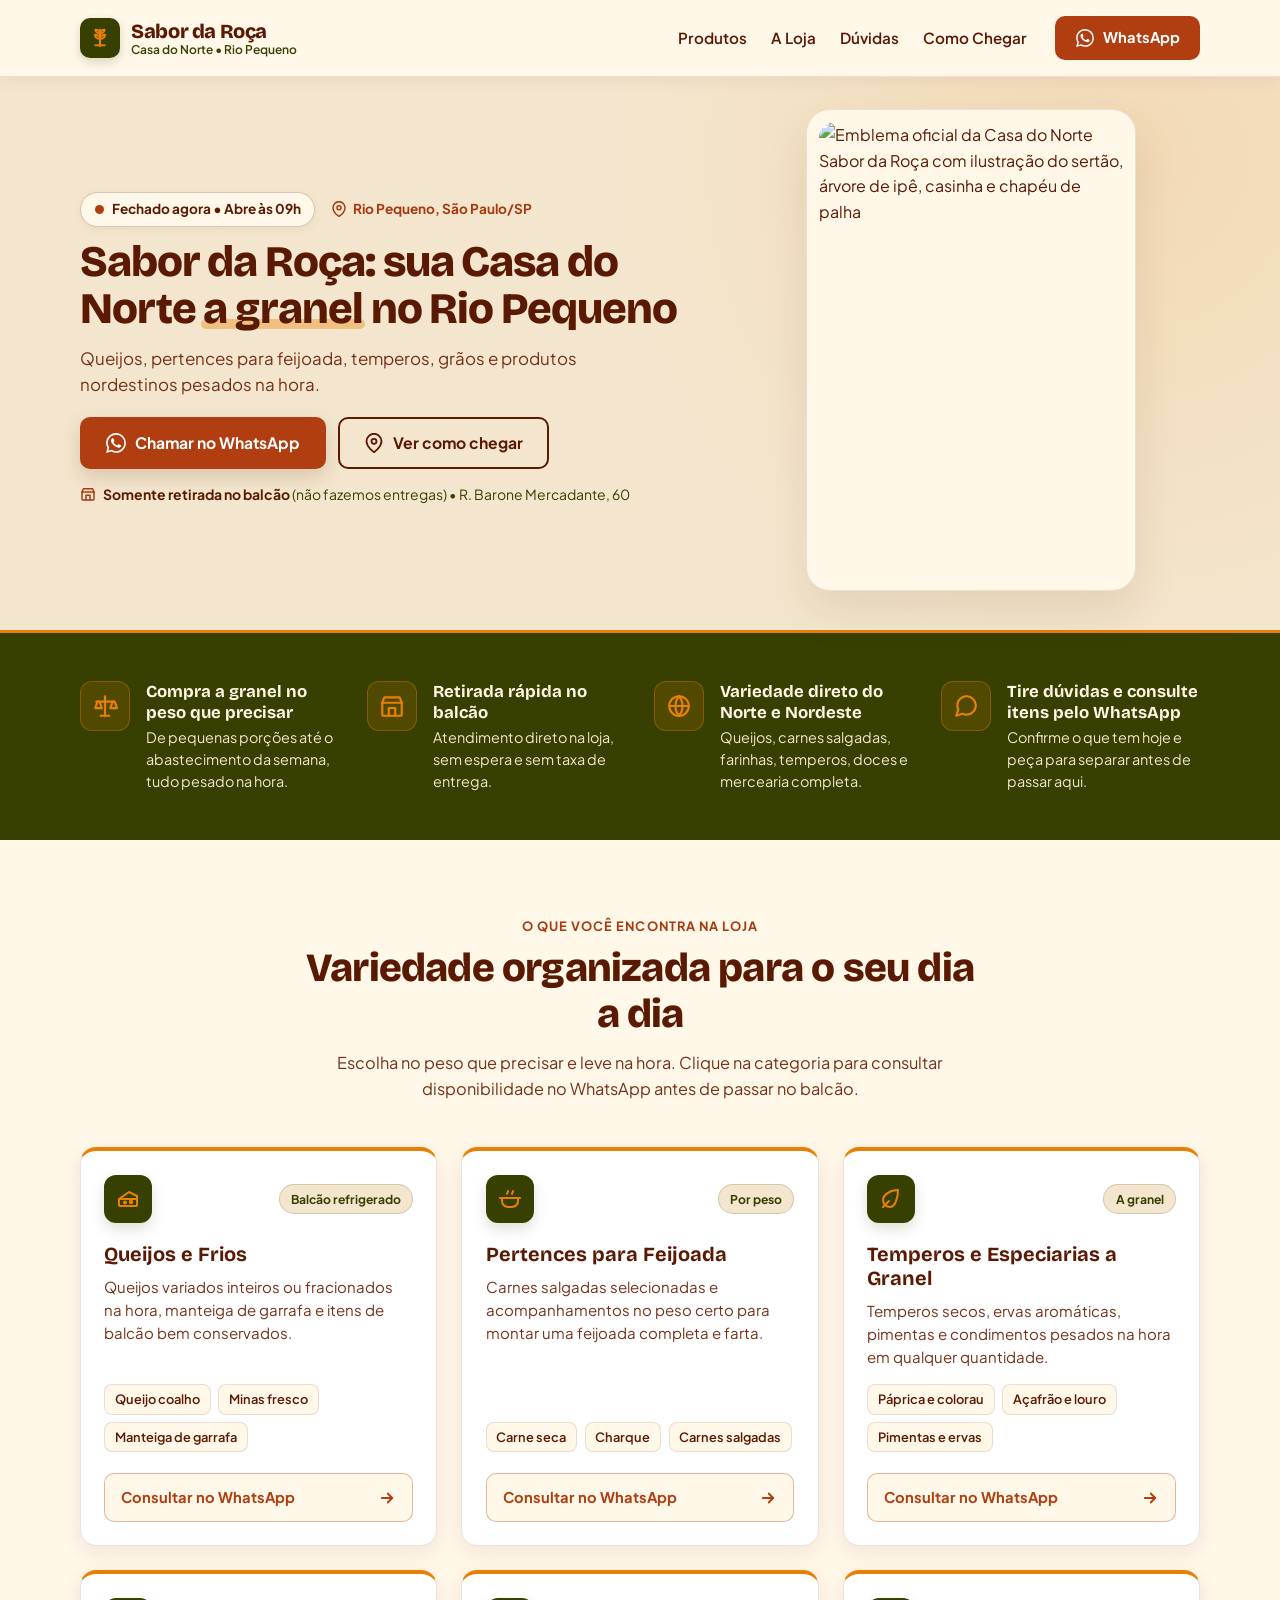
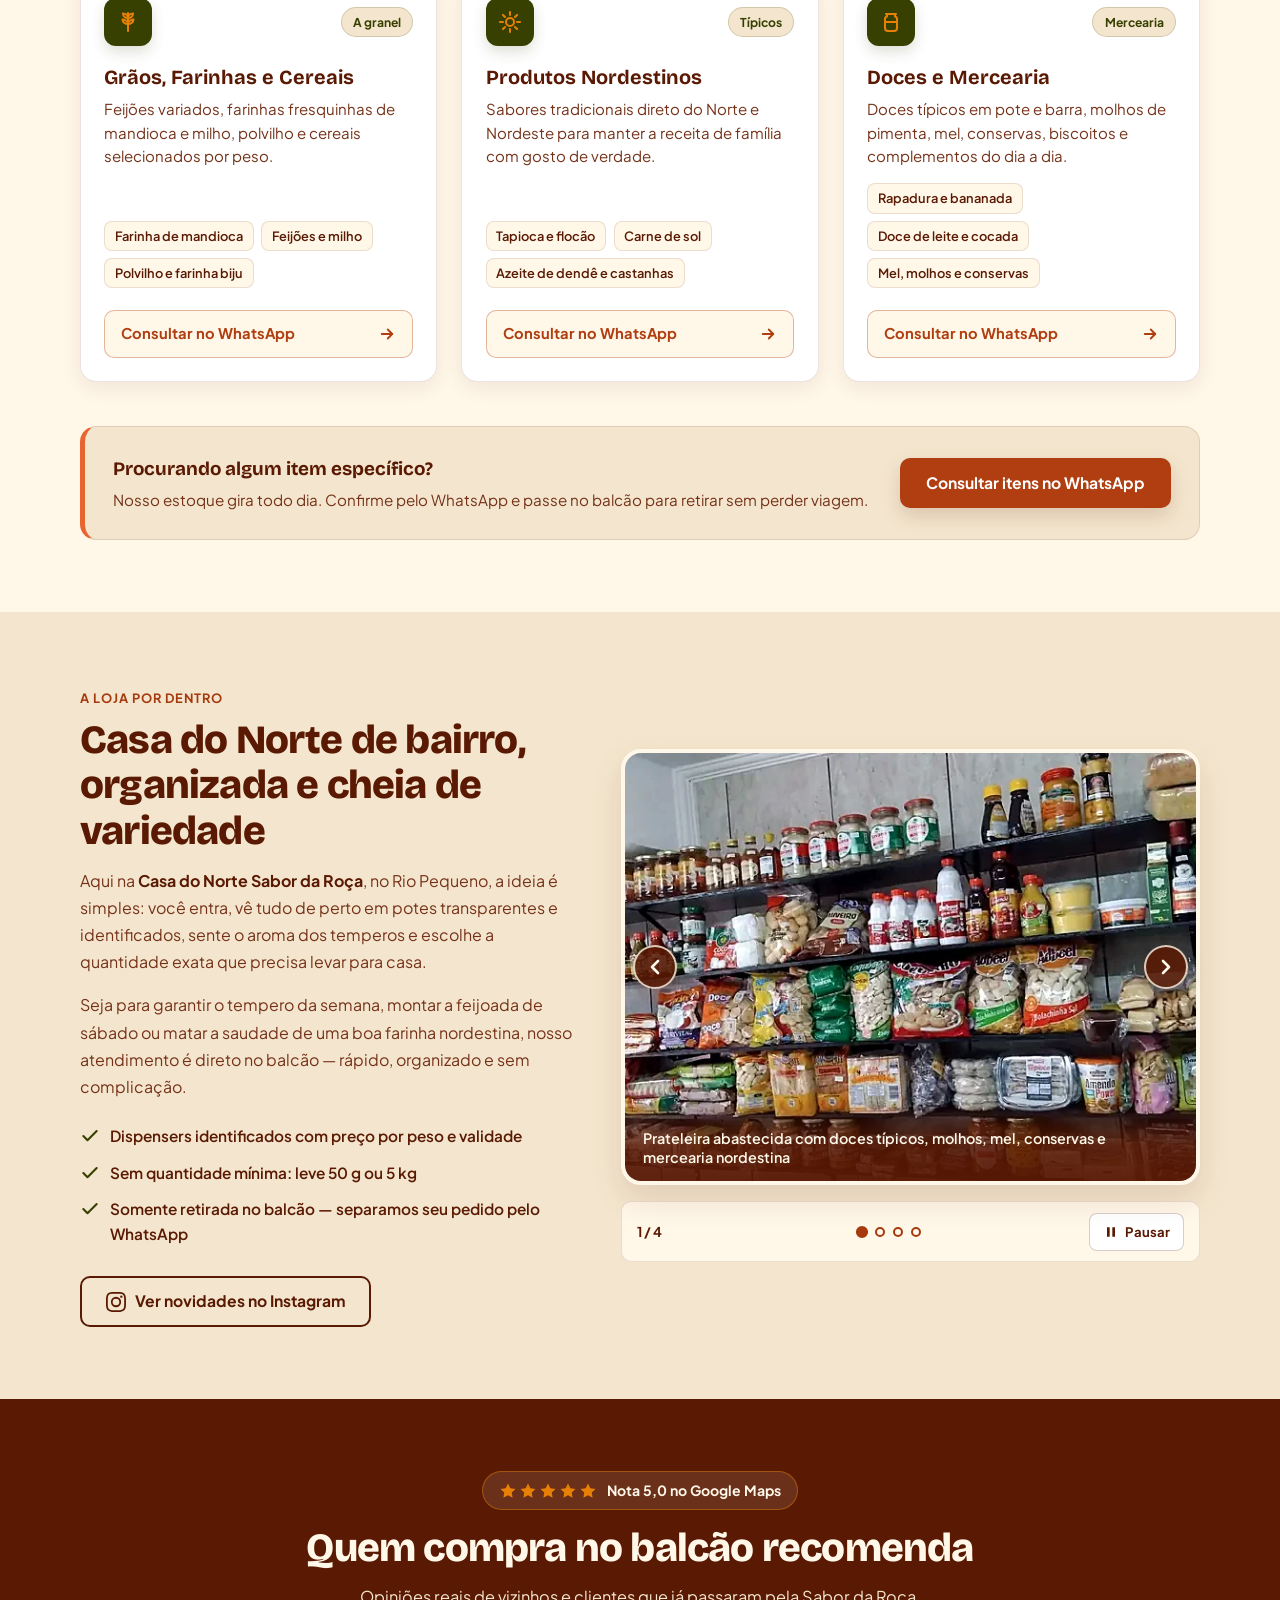
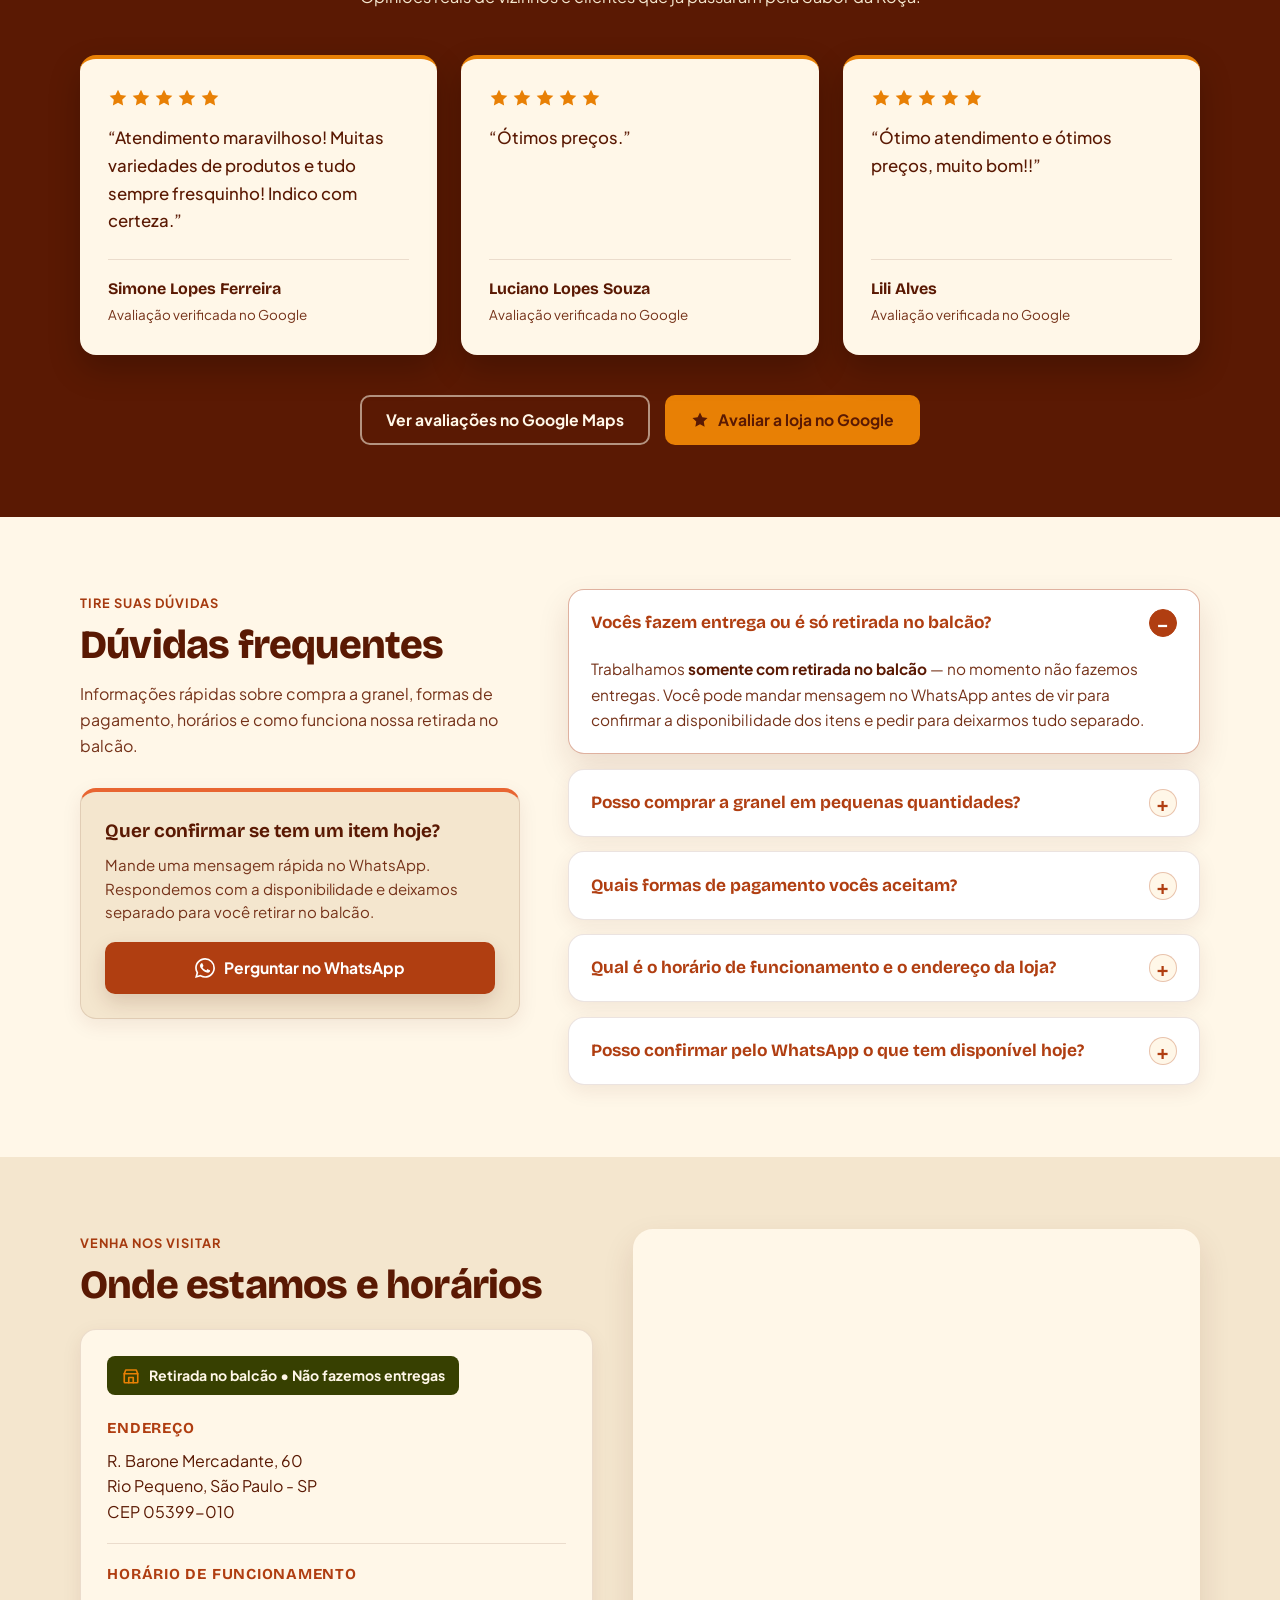
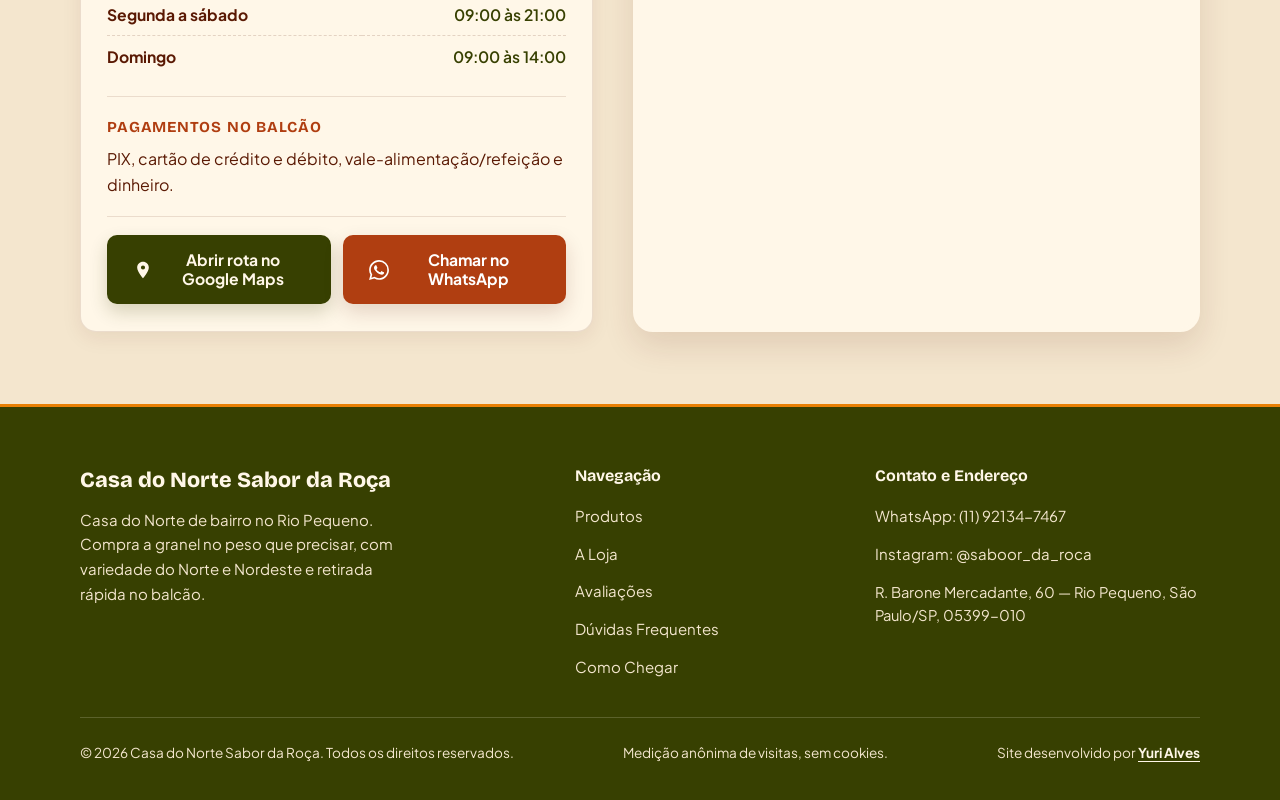
==== commit 3fa4234a: "redesign completo e correções da auditoria" ====
--- a/index.html
+++ b/index.html
@@ -4,8 +4,8 @@
   <!-- Privacidade: só Simple Analytics (anônimo, sem cookies). Sem Google Analytics. -->
   <meta charset="UTF-8">
   <meta name="viewport" content="width=device-width, initial-scale=1.0">
-  <meta name="description" content="Sabor da Roça — loja em Rio Pequeno, São Paulo/SP, com temperos, grãos, carnes, queijos e mais, inclusive a granel.">
-  <meta name="author" content="Sabor da Roça">
+  <meta name="description" content="Casa do Norte Sabor da Roça no Rio Pequeno, São Paulo/SP. Compra a granel de temperos, farinhas, grãos, queijos, pertences para feijoada e produtos nordestinos. Somente retirada no balcão.">
+  <meta name="author" content="Casa do Norte Sabor da Roça">
   <meta name="theme-color" content="#374001">
   <meta name="referrer" content="strict-origin-when-cross-origin">
   <meta name="robots" content="index, follow">
@@ -17,81 +17,103 @@
   <meta name="apple-mobile-web-app-status-bar-style" content="black-translucent">
   <meta name="apple-mobile-web-app-title" content="Sabor da Roça">
   <link rel="apple-touch-icon" href="./assets/icon-192.png">
+
+  <!-- Open Graph / Twitter -->
   <meta property="og:type" content="website">
   <meta property="og:locale" content="pt_BR">
-  <meta property="og:site_name" content="Sabor da Roça">
-  <meta property="og:title" content="Sabor da Roça — Um pedacinho do sertão pertinho de você">
-  <meta property="og:description" content="Loja em Rio Pequeno, São Paulo/SP, com temperos, grãos, carnes, queijos e mais, inclusive a granel.">
+  <meta property="og:site_name" content="Casa do Norte Sabor da Roça">
+  <meta property="og:title" content="Casa do Norte Sabor da Roça — Compra a granel no Rio Pequeno, SP">
+  <meta property="og:description" content="Temperos, farinhas, grãos, queijos, pertences para feijoada e produtos nordestinos a granel no Rio Pequeno. Consulte no WhatsApp e retire no balcão.">
   <meta property="og:url" content="https://sabordaroca.me/">
   <meta property="og:image" content="https://sabordaroca.me/assets/og-cover.jpg">
-  <meta property="og:image:alt" content="Prateleira da loja Sabor da Roça com molhos, doces, polvilho e conservas">
+  <meta property="og:image:alt" content="Prateleira da Casa do Norte Sabor da Roça com doces, molhos, polvilho e produtos nordestinos">
   <meta property="og:image:type" content="image/jpeg">
   <meta property="og:image:width" content="1200">
   <meta property="og:image:height" content="630">
   <meta name="twitter:card" content="summary_large_image">
-  <meta name="twitter:title" content="Sabor da Roça — Um pedacinho do sertão pertinho de você">
-  <meta name="twitter:description" content="Loja em Rio Pequeno, São Paulo/SP, com temperos, grãos, carnes, queijos e mais, inclusive a granel.">
+  <meta name="twitter:title" content="Casa do Norte Sabor da Roça — Compra a granel no Rio Pequeno, SP">
+  <meta name="twitter:description" content="Temperos, farinhas, grãos, queijos, pertences para feijoada e produtos nordestinos a granel no Rio Pequeno. Somente retirada no balcão.">
   <meta name="twitter:image" content="https://sabordaroca.me/assets/og-cover.jpg">
-  <meta name="twitter:image:alt" content="Prateleira da loja Sabor da Roça com molhos, doces, polvilho e conservas">
-  <title>Sabor da Roça — Um pedacinho do sertão pertinho de você</title>
-  <!-- Critical CSS — renderiza header e hero sem esperar o CSS externo -->
+  <meta name="twitter:image:alt" content="Prateleira da Casa do Norte Sabor da Roça com doces, molhos, polvilho e produtos nordestinos">
+
+  <title>Casa do Norte Sabor da Roça — Compra a granel no Rio Pequeno, SP</title>
+
+  <!-- Fontes otimizadas (carregamento não-bloqueante + swap) -->
+  <link rel="preconnect" href="https://fonts.googleapis.com">
+  <link rel="preconnect" href="https://fonts.gstatic.com" crossorigin>
+  <link rel="stylesheet" href="https://fonts.googleapis.com/css2?family=Bricolage+Grotesque:wght@600;700;800&family=Plus+Jakarta+Sans:wght@400;500;600;700&display=swap" media="print" onload="this.media='all'">
+  <noscript>
+    <link rel="stylesheet" href="https://fonts.googleapis.com/css2?family=Bricolage+Grotesque:wght@600;700;800&family=Plus+Jakarta+Sans:wght@400;500;600;700&display=swap">
+  </noscript>
+
+  <!-- Critical CSS — primeira dobra imediata com contraste WCAG 2.1 AA -->
   <style>
     *,*::before,*::after{box-sizing:border-box;margin:0;padding:0}
-    html{scroll-behavior:smooth;scroll-padding-top:72px;overflow-x:clip}
-    body{font-family:'Segoe UI',Tahoma,Geneva,Verdana,sans-serif;font-size:1rem;line-height:1.6;color:#5A1903;background-color:#F4E6CE;-webkit-font-smoothing:antialiased;overflow-x:hidden;overflow-x:clip}
+    html{scroll-behavior:smooth;scroll-padding-top:76px;overflow-x:clip}
+    body{font-family:'Plus Jakarta Sans','Segoe UI',system-ui,-apple-system,sans-serif;font-size:1rem;line-height:1.6;color:#5A1903;background-color:#FFF7E8;-webkit-font-smoothing:antialiased;overflow-x:hidden;overflow-x:clip}
     img{display:block;max-width:100%;height:auto}
     a{color:inherit;text-decoration:none}
     ul{list-style:none}
-    .skip-link{position:absolute;top:-100%;left:1rem;z-index:9999;padding:.75rem 1.5rem;background-color:#E86531;color:#FFF7E8;font-weight:700;font-size:1rem;border-radius:0 0 8px 8px;box-shadow:0 24px 50px rgba(90,25,3,.22);transition:top .2s ease}
+    .skip-link{position:absolute;top:-100%;left:1rem;z-index:9999;padding:.75rem 1.5rem;background-color:#B03E11;color:#FFFFFF;font-weight:700;font-size:1rem;border-radius:0 0 10px 10px;box-shadow:0 12px 28px rgba(90,25,3,.18);transition:top .2s ease}
     .skip-link:focus{top:0;outline:3px solid #E88005;outline-offset:2px}
-    .header{position:sticky;top:0;z-index:100;background-color:rgba(55,64,1,.97);color:#FFF7E8;box-shadow:0 8px 20px rgba(90,25,3,.1);border-bottom:1px solid rgba(232,128,5,.25);backdrop-filter:blur(12px)}
-    .header__container{display:flex;align-items:center;justify-content:space-between;max-width:1120px;margin:0 auto;padding:0 1.25rem;height:72px}
-    .header__logo{display:flex;flex-direction:column;line-height:1.2}
-    .header__logo-nome{font-family:Georgia,'Times New Roman',serif;font-size:1.45rem;font-weight:700;color:#FFF7E8}
-    .header__logo-sub{font-size:.75rem;opacity:.8}
+    .header{position:sticky;top:0;z-index:100;background-color:#FFF7E8;color:#5A1903;border-bottom:1px solid rgba(90,25,3,.12);box-shadow:0 4px 16px rgba(90,25,3,.06)}
+    .header__container{display:flex;align-items:center;justify-content:space-between;max-width:1160px;margin:0 auto;padding:0 1.25rem;height:76px;gap:1rem}
+    .header__logo{display:inline-flex;align-items:center;gap:.7rem;line-height:1.15}
+    .header__logo-marca{display:inline-flex;align-items:center;justify-content:center;width:40px;height:40px;border-radius:10px;background-color:#374001;color:#E88005;flex-shrink:0}
+    .header__logo-textos{display:flex;flex-direction:column}
+    .header__logo-nome{font-family:'Bricolage Grotesque','Trebuchet MS','Segoe UI',sans-serif;font-size:1.25rem;font-weight:800;color:#5A1903;letter-spacing:-.02em}
+    .header__logo-sub{font-size:.75rem;font-weight:600;color:#374001}
     .header__nav{display:flex;align-items:center;gap:1.5rem}
-    .header__menu{display:flex;gap:1.25rem;list-style:none}
-    .header__link{font-size:.95rem;padding:.6rem 0;color:#FFF7E8}
-    .btn--header{display:inline-flex;align-items:center;padding:.5rem 1.1rem;font-size:.9rem;font-weight:600;background-color:#FFF7E8;color:#374001;border-radius:8px;min-height:44px}
-    .hero{position:relative;isolation:isolate;overflow:hidden;background-color:#FFF7E8;background-image:radial-gradient(ellipse at 30% 50%,rgba(232,128,5,.06),transparent 50%),linear-gradient(115deg,rgba(255,247,232,.98) 0%,rgba(255,247,232,.9) 48%,rgba(244,230,206,.72) 100%);padding:3.5rem 0 4rem;min-height:60vh;display:flex;align-items:center}
-    .hero__container{display:flex;flex-direction:column;gap:2rem;max-width:1120px;width:100%;margin:0 auto;padding:0 1.25rem;align-items:center}
-    .hero__texto{text-align:center;max-width:720px;width:100%}
-    .hero__etiqueta{display:inline-block;color:#E86531;font-size:.75rem;font-weight:700;letter-spacing:.12em;text-transform:uppercase;margin-bottom:.75rem}
-    .hero__localizacao{display:inline-block;font-size:.9rem;color:#374001;background-color:rgba(55,64,1,.08);border:1px solid rgba(55,64,1,.15);padding:.3rem .9rem;border-radius:20px;margin-bottom:1rem;max-width:100%;line-height:1.4}
-    .hero__status{display:inline-flex;align-items:center;justify-content:center;flex-wrap:wrap;gap:.5rem;font-size:.85rem;font-weight:600;color:#374001;background-color:rgba(55,64,1,.08);border:1px solid rgba(55,64,1,.15);padding:.3rem .9rem;border-radius:20px;margin-bottom:1rem;max-width:100%;line-height:1.4}
-    .hero__titulo{font-family:Georgia,'Times New Roman',serif;font-size:clamp(2.15rem,5vw,4.25rem);color:#5A1903;line-height:1.2;margin-bottom:1rem}
-    .hero__subtitulo{font-size:clamp(1rem,2.5vw,1.15rem);color:#5A1903;opacity:.85;max-width:540px;margin:0 auto 2.5rem}
-    .hero__botoes{display:flex;flex-wrap:wrap;gap:1rem;justify-content:center}
-    .hero__imagem{width:100%;max-width:380px;border-radius:16px;overflow:hidden;box-shadow:0 24px 50px rgba(90,25,3,.22);border:8px solid rgba(255,247,232,.9)}
-    .hero__status-bolinha{width:8px;height:8px;border-radius:50%;background-color:#E88005;flex-shrink:0}
-    .btn{display:inline-flex;align-items:center;justify-content:center;gap:.5rem;padding:.8rem 1.6rem;font-family:'Segoe UI',Tahoma,Geneva,Verdana,sans-serif;font-size:1rem;font-weight:600;border:2px solid transparent;border-radius:8px;cursor:pointer;min-height:44px;min-width:44px;text-align:center}
-    .btn--primario{background-color:#E86531;color:#FFF7E8;box-shadow:0 8px 18px rgba(232,101,49,.22)}
-    .btn--secundario{background-color:transparent;color:#E86531;border-color:#E86531}
-    .header__hamburger{display:none;flex-direction:column;justify-content:center;gap:5px;background:none;border:none;cursor:pointer;padding:.5rem;min-height:44px;min-width:44px}
-    .header__hamburger-linha{display:block;width:24px;height:2px;background-color:#FFF7E8;border-radius:2px}
+    .header__menu{display:flex;align-items:center;gap:1.5rem}
+    .header__link{font-size:.95rem;font-weight:600;color:#5A1903;padding:.5rem 0}
+    .btn{display:inline-flex;align-items:center;justify-content:center;gap:.5rem;padding:.85rem 1.5rem;font-family:inherit;font-size:1rem;font-weight:700;border:2px solid transparent;border-radius:10px;cursor:pointer;min-height:46px;min-width:44px;text-align:center}
+    .btn--primario{background-color:#B03E11;color:#FFFFFF}
+    .btn--secundario{background-color:transparent;color:#5A1903;border-color:#5A1903}
+    .btn--header{padding:.55rem 1.1rem;font-size:.9rem;min-height:44px;background-color:#B03E11;color:#FFFFFF}
+    .header__hamburger{display:none;flex-direction:column;justify-content:center;align-items:center;gap:5px;background:none;border:none;cursor:pointer;padding:.5rem;min-height:44px;min-width:44px}
+    .header__hamburger-linha{display:block;width:24px;height:2.5px;background-color:#5A1903;border-radius:2px}
+    .hero{background-color:#F4E6CE;padding:1.75rem 0 2.5rem}
+    .hero__container{display:grid;grid-template-columns:1fr;gap:1.75rem;max-width:1160px;margin:0 auto;padding:0 1.25rem;align-items:center}
+    .hero__meta{display:flex;flex-wrap:wrap;align-items:center;gap:.5rem .85rem;margin-bottom:.75rem}
+    .hero__status{display:inline-flex;align-items:center;gap:.5rem;font-size:.85rem;font-weight:700;color:#374001;background-color:#FFF7E8;border:1px solid rgba(55,64,1,.2);padding:.36rem .85rem;border-radius:999px}
+    .hero__status-bolinha{width:9px;height:9px;border-radius:50%;background-color:#E88005;flex-shrink:0}
+    .hero__bairro{display:inline-flex;align-items:center;gap:.35rem;font-size:.85rem;font-weight:700;color:#A63A0F;padding:.25rem .15rem}
+    .hero__titulo{font-family:'Bricolage Grotesque','Trebuchet MS','Segoe UI',sans-serif;font-size:clamp(1.85rem,3.4vw,2.75rem);font-weight:800;color:#5A1903;line-height:1.08;letter-spacing:-.025em;margin-bottom:.75rem}
+    .hero__subtitulo{font-size:clamp(.96rem,1.45vw,1.06rem);color:#753219;max-width:520px;line-height:1.55;margin-bottom:1.25rem}
+    .hero__botoes{display:flex;flex-wrap:wrap;gap:.75rem;margin-bottom:.9rem}
+    .hero__aviso-retirada{display:inline-flex;align-items:center;gap:.45rem;font-size:.875rem;line-height:1.45;color:#374001;max-width:560px}
+    .hero__marca{display:flex;justify-content:center;align-items:center}
+    .hero__marca-card{width:min(100%,220px);padding:.6rem;border-radius:20px;background-color:#FFF7E8;border:1px solid rgba(90,25,3,.10);box-shadow:0 20px 44px rgba(90,25,3,.10)}
+    .hero__marca-card img{width:100%;height:auto;object-fit:contain;border-radius:14px}
+    @media (min-width:769px){
+      .hero__marca-card{width:min(100%,300px);padding:.75rem;border-radius:24px}
+      .hero__marca-card img{border-radius:16px}
+    }
+    @media (min-width:1024px){
+      .hero{padding:2rem 0 2.4rem}
+      .hero__container{grid-template-columns:1.15fr .85fr;gap:2.5rem}
+      .hero__marca-card{width:min(100%,330px)}
+    }
     @media (max-width:1023px){
       .header__hamburger{display:flex}
-      .header__nav{position:fixed;top:72px;left:0;bottom:0;width:100%;z-index:101;flex-direction:column;background-color:#374001;padding:2rem 1.25rem;gap:2rem;overflow-y:auto;visibility:hidden;transform:translateX(100%)}
+      .header__nav{position:fixed;top:76px;left:0;right:0;bottom:0;height:calc(100vh - 76px);height:calc(100dvh - 76px);width:100%;z-index:101;flex-direction:column;background-color:#FFF7E8;padding:2rem 1.25rem;gap:1.5rem;overflow-y:auto;visibility:hidden;transform:translateX(100%)}
       .header__nav--aberto{transform:none;visibility:visible}
-      .header__menu{flex-direction:column;gap:1rem;align-items:center}
-      .header__link{font-size:1.15rem}
-      .btn--header{width:100%;justify-content:center}
-    }
-    @media (max-width:767px){
-      .hero__botoes{flex-direction:column;width:100%}
-      .hero__botoes .btn{width:100%}
+      .header__menu{flex-direction:column;gap:.75rem;width:100%}
     }
   </style>
+
   <script type="application/ld+json">
     {
       "@context": "https://schema.org",
       "@type": "GroceryStore",
-      "name": "Sabor da Roça",
-      "description": "Loja em Rio Pequeno, São Paulo, com temperos, grãos, carnes, queijos e mais, inclusive a granel.",
+      "name": "Casa do Norte Sabor da Roça",
+      "alternateName": "Sabor da Roça",
+      "description": "Casa do Norte de bairro no Rio Pequeno, São Paulo/SP, especializada em compra a granel de temperos, farinhas, grãos, queijos, pertences para feijoada e produtos nordestinos. Atendimento somente com retirada no balcão.",
       "url": "https://sabordaroca.me/",
       "image": "https://sabordaroca.me/assets/og-cover.jpg",
       "telephone": "+55 11 92134-7467",
       "priceRange": "R$",
+      "paymentAccepted": "PIX, Cartão de Crédito, Cartão de Débito, Vale-Alimentação, Vale-Refeição, Dinheiro",
       "sameAs": [
         "https://www.instagram.com/saboor_da_roca/",
         "https://wa.me/5511921347467"
@@ -139,13 +161,14 @@
         },
         {
           "@type": "Review",
-          "author": { "@type": "Person", "name": "Yuri Alves" },
+          "author": { "@type": "Person", "name": "Lili Alves" },
           "reviewRating": { "@type": "Rating", "ratingValue": "5", "bestRating": "5" },
-          "reviewBody": "Ótimo atendimento, fui bem recebido e os produtos são muito bons e frescos. Recomendo!"
+          "reviewBody": "Ótimo atendimento e ótimos preços, muito bom!!"
         }
       ]
     }
   </script>
+
   <script type="application/ld+json">
     {
       "@context": "https://schema.org",
@@ -153,45 +176,59 @@
       "mainEntity": [
         {
           "@type": "Question",
+          "name": "Vocês fazem entrega ou é só retirada no balcão?",
+          "acceptedAnswer": {
+            "@type": "Answer",
+            "text": "Trabalhamos somente com retirada no balcão — no momento não fazemos entregas. Você pode mandar mensagem no WhatsApp antes de vir para confirmar a disponibilidade dos itens e pedir para deixarmos tudo separado."
+          }
+        },
+        {
+          "@type": "Question",
+          "name": "Posso comprar a granel em pequenas quantidades?",
+          "acceptedAnswer": {
+            "@type": "Answer",
+            "text": "Pode sim! Você escolhe exatamente a quantidade que precisar — de pequenas porções de temperos e especiarias até pacotes maiores de farinhas e grãos — e pesamos tudo na hora no balcão."
+          }
+        },
+        {
+          "@type": "Question",
           "name": "Quais formas de pagamento vocês aceitam?",
-          "acceptedAnswer": { "@type": "Answer", "text": "Aceitamos PIX, cartão de crédito/débito, vale-alimentação/refeição e dinheiro." }
+          "acceptedAnswer": {
+            "@type": "Answer",
+            "text": "Aceitamos PIX, cartão de crédito e débito, vale-alimentação/refeição e dinheiro diretamente no balcão."
+          }
         },
         {
           "@type": "Question",
-          "name": "Como funciona a retirada?",
-          "acceptedAnswer": { "@type": "Answer", "text": "Fazemos retirada no balcão, faça seu pedido por WhatsApp e guardamos para você!" }
+          "name": "Qual é o horário de funcionamento e o endereço da loja?",
+          "acceptedAnswer": {
+            "@type": "Answer",
+            "text": "Funcionamos de segunda a sábado, das 09h às 21h, e aos domingos, das 09h às 14h, na R. Barone Mercadante, 60 — Rio Pequeno, São Paulo/SP, CEP 05399-010."
+          }
         },
         {
           "@type": "Question",
-          "name": "Qual a área de atendimento?",
-          "acceptedAnswer": { "@type": "Answer", "text": "Estamos atendendo em R. Barone Mercadante, 60 - Rio Pequeno, São Paulo - SP, 05399-010" }
-        },
-        {
-          "@type": "Question",
-          "name": "Vocês fazem entrega ou só retirada?",
-          "acceptedAnswer": { "@type": "Answer", "text": "Hoje trabalhamos com retirada no balcão. Faça seu pedido pelo WhatsApp que deixamos tudo separado para você!" }
-        },
-        {
-          "@type": "Question",
-          "name": "Como funciona a compra a granel?",
-          "acceptedAnswer": { "@type": "Answer", "text": "Você escolhe o produto e a quantidade, e pesamos na hora. Chame no WhatsApp para saber as opções do dia." }
+          "name": "Posso confirmar pelo WhatsApp o que tem disponível hoje?",
+          "acceptedAnswer": {
+            "@type": "Answer",
+            "text": "Com certeza! É só chamar no WhatsApp (11) 92134-7467 perguntando pelos produtos que procura. Confirmamos na hora para você passar na loja com tranquilidade."
+          }
         }
       ]
     }
   </script>
+
   <link rel="stylesheet" href="./css/style.css">
+
   <noscript>
     <style>
-      /* Sem JS: menu empilhado no cabeçalho em vez de off-canvas (inacessível sem JS). */
-      .hero__status{display:none}
       .carrossel__pista{overflow-x:auto}
-      .carrossel__btn,.carrossel__pontos{display:none}
+      .carrossel__btn,.carrossel__controles{display:none}
       @media (max-width:1023px){
-        .header__container{flex-wrap:wrap;height:auto;min-height:72px;padding-top:.75rem;padding-bottom:.75rem;row-gap:.5rem}
+        .header__container{flex-wrap:wrap;height:auto;min-height:76px;padding-top:.75rem;padding-bottom:.75rem;row-gap:.5rem}
         .header__hamburger{display:none !important}
-        .header__nav{position:static;visibility:visible;transform:none;width:100%;flex-direction:column;align-items:stretch;gap:1rem;padding:.25rem 0 .5rem;background:transparent;overflow:visible}
-        .header__menu{flex-direction:column;align-items:flex-start;gap:.15rem}
-        .header__link{font-size:1rem}
+        .header__nav{position:static;visibility:visible;transform:none;width:100%;flex-direction:column;align-items:stretch;gap:.75rem;padding:.5rem 0;background:transparent;overflow:visible}
+        .header__menu{flex-direction:column;align-items:flex-start;gap:.25rem}
         .btn--header{justify-content:center}
       }
     </style>
@@ -201,28 +238,40 @@
 
   <a href="#conteudo-principal" class="skip-link">Pular para o conteúdo principal</a>
 
-  <!-- ========== HEADER ========== -->
+  <!-- ========== 1. HEADER FIXO (#FFF7E8) ========== -->
   <header class="header" id="header">
     <div class="header__container">
-      <a href="#inicio" class="header__logo" aria-label="Sabor da Roça — ir para o início">
-        <span class="header__logo-nome">Sabor da Roça</span>
-        <span class="header__logo-sub">Loja de bairro em Rio Pequeno</span>
+      <a href="#inicio" class="header__logo" aria-label="Casa do Norte Sabor da Roça — voltar ao início">
+        <span class="header__logo-marca" aria-hidden="true">
+          <svg viewBox="0 0 24 24" width="22" height="22" fill="none" stroke="currentColor" stroke-width="2.2" stroke-linecap="round" stroke-linejoin="round">
+            <path d="M12 3v18"/>
+            <path d="M12 7c-2.8 0-5-1.8-5-4 2.8 0 5 1.8 5 4z"/>
+            <path d="M12 7c2.8 0 5-1.8 5-4-2.8 0-5 1.8-5 4z"/>
+            <path d="M12 13c-3 0-5.5-2-5.5-4.5 3 0 5.5 2 5.5 4.5z"/>
+            <path d="M12 13c3 0 5.5-2 5.5-4.5-3 0-5.5 2-5.5 4.5z"/>
+            <path d="M7 20h10"/>
+          </svg>
+        </span>
+        <span class="header__logo-textos">
+          <span class="header__logo-nome">Sabor da Roça</span>
+          <span class="header__logo-sub">Casa do Norte • Rio Pequeno</span>
+        </span>
       </a>
 
       <nav class="header__nav" id="main-nav" aria-label="Menu principal">
         <ul class="header__menu">
-          <li><a href="#inicio" class="header__link" aria-current="location">Início</a></li>
-          <li><a href="#destaques" class="header__link">Destaques</a></li>
-          <li><a href="#produtos" class="header__link">Especiais</a></li>
-          <li><a href="#sobre" class="header__link">Sobre</a></li>
-          <li><a href="#depoimentos" class="header__link">Depoimentos</a></li>
-          <li><a href="#faq" class="header__link">FAQ</a></li>
-          <li><a href="#contato" class="header__link">Contato</a></li>
+          <li><a href="#produtos" class="header__link">Produtos</a></li>
+          <li><a href="#loja" class="header__link">A Loja</a></li>
+          <li><a href="#duvidas" class="header__link">Dúvidas</a></li>
+          <li><a href="#como-chegar" class="header__link">Como Chegar</a></li>
         </ul>
-        <a href="https://wa.me/5511921347467?text=Ol%C3%A1!%20Vim%20pelo%20site%20Sabor%20da%20Ro%C3%A7a%20e%20quero%20fazer%20um%20pedido." target="_blank" rel="noopener noreferrer" class="btn btn--header">Fale com a gente</a>
+        <a href="https://wa.me/5511921347467?text=Ol%C3%A1!%20Vim%20pelo%20site%20da%20Casa%20do%20Norte%20Sabor%20da%20Ro%C3%A7a%20e%20gostaria%20de%20consultar%20disponibilidade%20para%20retirada%20no%20balc%C3%A3o." target="_blank" rel="noopener noreferrer" class="btn btn--header">
+          <svg class="btn__icone" viewBox="0 0 24 24" width="18" height="18" fill="currentColor" aria-hidden="true"><path d="M17.472 14.382c-.297-.149-1.758-.867-2.03-.967-.273-.099-.471-.148-.67.15-.197.297-.767.966-.94 1.164-.173.199-.347.223-.644.075-.297-.15-1.255-.463-2.39-1.475-.883-.788-1.48-1.761-1.653-2.059-.173-.297-.018-.458.13-.606.134-.133.298-.347.446-.52.149-.174.198-.298.298-.497.099-.198.05-.371-.025-.52-.075-.149-.669-1.612-.916-2.207-.242-.579-.487-.5-.669-.51l-.57-.01c-.198 0-.52.074-.792.372-.272.297-1.04 1.016-1.04 2.479 0 1.462 1.065 2.875 1.213 3.074.149.198 2.096 3.2 5.077 4.487.709.306 1.262.489 1.694.625.712.227 1.36.195 1.871.118.571-.085 1.758-.719 2.006-1.413.248-.694.248-1.289.173-1.413-.074-.124-.272-.198-.57-.347m-5.421 7.403h-.004a9.87 9.87 0 01-5.031-1.378l-.361-.214-3.741.982.998-3.648-.235-.374a9.86 9.86 0 01-1.51-5.26c.001-5.45 4.436-9.884 9.888-9.884 2.64 0 5.122 1.03 6.988 2.898a9.825 9.825 0 012.893 6.994c-.003 5.45-4.437 9.884-9.885 9.884m8.413-18.297A11.815 11.815 0 0012.05 0C5.495 0 .16 5.335.157 11.892c0 2.096.547 4.142 1.588 5.945L.057 24l6.305-1.654a11.882 11.882 0 005.683 1.448h.005c6.554 0 11.89-5.335 11.893-11.893a11.821 11.821 0 00-3.48-8.413z"/></svg>
+          WhatsApp
+        </a>
       </nav>
 
-      <button class="header__hamburger" id="hamburger-btn" aria-label="Abrir menu" aria-expanded="false" aria-controls="main-nav">
+      <button class="header__hamburger" id="hamburger-btn" type="button" aria-label="Abrir menu" aria-expanded="false" aria-controls="main-nav">
         <span class="header__hamburger-linha"></span>
         <span class="header__hamburger-linha"></span>
         <span class="header__hamburger-linha"></span>
@@ -232,398 +281,616 @@
 
   <main id="conteudo-principal">
 
-    <!-- ========== HERO ========== -->
+    <!-- ========== 2. HERO / 1ª DOBRA (#F4E6CE) ========== -->
     <section class="hero" id="inicio">
       <div class="hero__container">
         <div class="hero__texto">
-          <p class="hero__etiqueta">Sabores da roça no bairro</p>
-          <p class="hero__localizacao">📍 R. Barone Mercadante, 60 - Rio Pequeno, São Paulo - SP</p>
-          <p class="hero__status" id="status-aberto" role="status"><span class="hero__status-bolinha" aria-hidden="true"></span><span id="status-aberto-texto">Verificando horário de funcionamento…</span></p>
-          <h1 class="hero__titulo">O gosto da roça pertinho de você</h1>
-          <p class="hero__subtitulo">Temperos, grãos, carnes, queijos e mais — inclusive a granel. Passe na loja ou chame no WhatsApp.</p>
+          <div class="hero__meta">
+            <p class="hero__status" id="status-aberto" role="status">
+              <span class="hero__status-bolinha" aria-hidden="true"></span>
+              <span id="status-aberto-texto">Seg a Sáb 09h–21h • Dom 09h–14h</span>
+            </p>
+            <span class="hero__bairro">
+              <svg viewBox="0 0 24 24" width="16" height="16" fill="none" stroke="currentColor" stroke-width="2.2" stroke-linecap="round" stroke-linejoin="round" aria-hidden="true"><path d="M21 10c0 7-9 13-9 13s-9-6-9-13a9 9 0 0118 0z"/><circle cx="12" cy="10" r="3"/></svg>
+              Rio Pequeno, São Paulo/SP
+            </span>
+          </div>
+
+          <h1 class="hero__titulo">Sabor da Roça: sua Casa do Norte <span class="hero__titulo-grifo">a granel</span> no Rio Pequeno</h1>
+
+          <p class="hero__subtitulo">Queijos, pertences para feijoada, temperos, grãos e produtos nordestinos pesados na hora.</p>
+
           <div class="hero__botoes">
-            <a href="https://wa.me/5511921347467?text=Ol%C3%A1!%20Vim%20pelo%20site%20Sabor%20da%20Ro%C3%A7a%20e%20quero%20fazer%20um%20pedido." target="_blank" rel="noopener noreferrer" class="btn btn--primario">
+            <a href="https://wa.me/5511921347467?text=Ol%C3%A1!%20Vim%20pelo%20site%20da%20Casa%20do%20Norte%20Sabor%20da%20Ro%C3%A7a%20e%20gostaria%20de%20consultar%20disponibilidade%20de%20produtos%20para%20retirada%20no%20balc%C3%A3o." target="_blank" rel="noopener noreferrer" class="btn btn--primario">
               <svg class="btn__icone" viewBox="0 0 24 24" width="20" height="20" fill="currentColor" aria-hidden="true"><path d="M17.472 14.382c-.297-.149-1.758-.867-2.03-.967-.273-.099-.471-.148-.67.15-.197.297-.767.966-.94 1.164-.173.199-.347.223-.644.075-.297-.15-1.255-.463-2.39-1.475-.883-.788-1.48-1.761-1.653-2.059-.173-.297-.018-.458.13-.606.134-.133.298-.347.446-.52.149-.174.198-.298.298-.497.099-.198.05-.371-.025-.52-.075-.149-.669-1.612-.916-2.207-.242-.579-.487-.5-.669-.51l-.57-.01c-.198 0-.52.074-.792.372-.272.297-1.04 1.016-1.04 2.479 0 1.462 1.065 2.875 1.213 3.074.149.198 2.096 3.2 5.077 4.487.709.306 1.262.489 1.694.625.712.227 1.36.195 1.871.118.571-.085 1.758-.719 2.006-1.413.248-.694.248-1.289.173-1.413-.074-.124-.272-.198-.57-.347m-5.421 7.403h-.004a9.87 9.87 0 01-5.031-1.378l-.361-.214-3.741.982.998-3.648-.235-.374a9.86 9.86 0 01-1.51-5.26c.001-5.45 4.436-9.884 9.888-9.884 2.64 0 5.122 1.03 6.988 2.898a9.825 9.825 0 012.893 6.994c-.003 5.45-4.437 9.884-9.885 9.884m8.413-18.297A11.815 11.815 0 0012.05 0C5.495 0 .16 5.335.157 11.892c0 2.096.547 4.142 1.588 5.945L.057 24l6.305-1.654a11.882 11.882 0 005.683 1.448h.005c6.554 0 11.89-5.335 11.893-11.893a11.821 11.821 0 00-3.48-8.413z"/></svg>
-              Fale pelo WhatsApp
+              Chamar no WhatsApp
             </a>
-            <a href="https://www.instagram.com/saboor_da_roca/" target="_blank" rel="noopener noreferrer" class="btn btn--secundario">
-              <svg class="btn__icone" viewBox="0 0 24 24" width="20" height="20" fill="currentColor" aria-hidden="true"><path d="M12 2.163c3.204 0 3.584.012 4.85.07 3.252.148 4.771 1.691 4.919 4.919.058 1.265.069 1.645.069 4.849 0 3.205-.012 3.584-.069 4.849-.149 3.225-1.664 4.771-4.919 4.919-1.266.058-1.644.07-4.85.07-3.204 0-3.584-.012-4.849-.07-3.26-.149-4.771-1.699-4.919-4.92-.058-1.265-.07-1.644-.07-4.849 0-3.204.013-3.583.07-4.849.149-3.227 1.664-4.771 4.919-4.919 1.266-.057 1.645-.069 4.849-.069zM12 0C8.741 0 8.333.014 7.053.072 2.695.272.273 2.69.073 7.052.014 8.333 0 8.741 0 12c0 3.259.014 3.668.072 4.948.2 4.358 2.618 6.78 6.98 6.98C8.333 23.986 8.741 24 12 24c3.259 0 3.668-.014 4.948-.072 4.354-.2 6.782-2.618 6.979-6.98.059-1.28.073-1.689.073-4.948 0-3.259-.014-3.667-.072-4.947-.196-4.354-2.617-6.78-6.979-6.98C15.668.014 15.259 0 12 0zm0 5.838a6.162 6.162 0 100 12.324 6.162 6.162 0 000-12.324zM12 16a4 4 0 110-8 4 4 0 010 8zm6.406-11.845a1.44 1.44 0 100 2.881 1.44 1.44 0 000-2.881z"/></svg>
-              Conheça o Instagram
+            <a href="#como-chegar" class="btn btn--secundario">
+              <svg class="btn__icone" viewBox="0 0 24 24" width="20" height="20" fill="none" stroke="currentColor" stroke-width="2.2" stroke-linecap="round" stroke-linejoin="round" aria-hidden="true"><path d="M21 10c0 7-9 13-9 13s-9-6-9-13a9 9 0 0118 0z"/><circle cx="12" cy="10" r="3"/></svg>
+              Ver como chegar
             </a>
           </div>
-        </div>
-        <div class="hero__imagem">
-          <img src="./assets/images/sobre.webp" alt="Logotipo Casa do Norte Sabor da Roça com ilustração do sertão" loading="eager" fetchpriority="high" decoding="async" width="533" height="800">
+
+          <p class="hero__aviso-retirada">
+            <svg viewBox="0 0 24 24" width="16" height="16" fill="none" stroke="currentColor" stroke-width="2.2" stroke-linecap="round" stroke-linejoin="round" aria-hidden="true"><path d="M3 9l2-5h14l2 5"/><path d="M3 9h18v11a1 1 0 01-1 1H4a1 1 0 01-1-1V9z"/><path d="M9 21v-7h6v7"/></svg>
+            <span><strong>Somente retirada no balcão</strong> (não fazemos entregas) • R. Barone Mercadante, 60</span>
+          </p>
+        </div>
+
+        <div class="hero__marca">
+          <div class="hero__marca-card">
+            <img src="./assets/images/sobre.webp" alt="Emblema oficial da Casa do Norte Sabor da Roça com ilustração do sertão, árvore de ipê, casinha e chapéu de palha" loading="eager" fetchpriority="high" decoding="async" width="533" height="800">
+          </div>
         </div>
       </div>
     </section>
 
-    <!-- ========== DIFERENCIAIS ========== -->
-    <section class="diferenciais" id="destaques">
+    <!-- ========== 3. FAIXA DE DIFERENCIAIS (#374001) ========== -->
+    <section class="diferenciais" aria-label="Diferenciais da loja">
       <div class="secao__container">
-        <h2 class="secao__titulo">O que faz a diferença na Sabor da Roça</h2>
-        <p class="secao__subtitulo">Variedade de produtos, compra a granel e atendimento direto.</p>
-
-        <div class="diferenciais__grid">
-          <article class="diferencial-card">
-            <div class="diferencial-card__icone">
-              <svg viewBox="0 0 64 64" width="48" height="48" fill="none" stroke="currentColor" stroke-width="3" stroke-linecap="round" stroke-linejoin="round" aria-hidden="true">
-                <path d="M32 4l8 16h16l-12 10 4 18-16-10-16 10 4-18L8 20h16z"/>
-              </svg>
-            </div>
-            <h3 class="diferencial-card__titulo">Variedade de produtos</h3>
-            <p class="diferencial-card__texto">Temperos, grãos, carnes, queijos e mais em um só lugar.</p>
-          </article>
-
-          <article class="diferencial-card">
-            <div class="diferencial-card__icone">
-              <svg viewBox="0 0 64 64" width="48" height="48" fill="none" stroke="currentColor" stroke-width="3" stroke-linecap="round" stroke-linejoin="round" aria-hidden="true">
-                <circle cx="32" cy="32" r="28"/>
-                <path d="M20 38c2-6 8-10 12-10s10 4 12 10"/>
-                <circle cx="32" cy="20" r="6"/>
-              </svg>
-            </div>
-            <h3 class="diferencial-card__titulo">Sabores da roça</h3>
-            <p class="diferencial-card__texto">Opções para o dia a dia, para ver de perto e escolher com calma.</p>
-          </article>
-
-          <article class="diferencial-card">
-            <div class="diferencial-card__icone">
-              <svg viewBox="0 0 64 64" width="48" height="48" fill="none" stroke="currentColor" stroke-width="3" stroke-linecap="round" stroke-linejoin="round" aria-hidden="true">
-                <path d="M32 56C18 46 8 36 8 24a12 12 0 0124 0 12 12 0 0124 0c0 12-10 22-24 32z"/>
-              </svg>
-            </div>
-            <h3 class="diferencial-card__titulo">Compra a granel</h3>
-            <p class="diferencial-card__texto">Escolha o produto e a quantidade. A gente pesa na hora para você.</p>
-          </article>
-
-          <article class="diferencial-card">
-            <div class="diferencial-card__icone">
-              <svg viewBox="0 0 64 64" width="48" height="48" fill="none" stroke="currentColor" stroke-width="3" stroke-linecap="round" stroke-linejoin="round" aria-hidden="true">
-                <path d="M8 52V20a4 4 0 014-4h40a4 4 0 014 4v32"/>
-                <path d="M16 52V36h32v16"/>
-                <path d="M24 28h16"/>
-              </svg>
-            </div>
-            <h3 class="diferencial-card__titulo">Atendimento direto</h3>
-            <p class="diferencial-card__texto">Tiramos suas dúvidas na hora, ajudamos você a escolher e atendemos com agilidade.</p>
-          </article>
-        </div>
+        <ul class="diferenciais__grid">
+          <li class="diferencial-item">
+            <span class="diferencial-item__icone" aria-hidden="true">
+              <svg viewBox="0 0 24 24" width="26" height="26" fill="none" stroke="currentColor" stroke-width="2" stroke-linecap="round" stroke-linejoin="round"><path d="M12 3v18"/><path d="M4 8h16"/><path d="M5 8l-2 6h6l-2-6z"/><path d="M19 8l-2 6h6l-2-6z"/><path d="M8 21h8"/></svg>
+            </span>
+            <div class="diferencial-item__texto">
+              <h2 class="diferencial-item__titulo">Compra a granel no peso que precisar</h2>
+              <p class="diferencial-item__desc">De pequenas porções até o abastecimento da semana, tudo pesado na hora.</p>
+            </div>
+          </li>
+
+          <li class="diferencial-item">
+            <span class="diferencial-item__icone" aria-hidden="true">
+              <svg viewBox="0 0 24 24" width="26" height="26" fill="none" stroke="currentColor" stroke-width="2" stroke-linecap="round" stroke-linejoin="round"><path d="M3 9l2-5h14l2 5"/><path d="M3 9h18v11a1 1 0 01-1 1H4a1 1 0 01-1-1V9z"/><path d="M9 21v-7h6v7"/></svg>
+            </span>
+            <div class="diferencial-item__texto">
+              <h2 class="diferencial-item__titulo">Retirada rápida no balcão</h2>
+              <p class="diferencial-item__desc">Atendimento direto na loja, sem espera e sem taxa de entrega.</p>
+            </div>
+          </li>
+
+          <li class="diferencial-item">
+            <span class="diferencial-item__icone" aria-hidden="true">
+              <svg viewBox="0 0 24 24" width="26" height="26" fill="none" stroke="currentColor" stroke-width="2" stroke-linecap="round" stroke-linejoin="round"><circle cx="12" cy="12" r="9"/><path d="M12 3a14 14 0 010 18"/><path d="M12 3a14 14 0 000 18"/><path d="M3 12h18"/></svg>
+            </span>
+            <div class="diferencial-item__texto">
+              <h2 class="diferencial-item__titulo">Variedade direto do Norte e Nordeste</h2>
+              <p class="diferencial-item__desc">Queijos, carnes salgadas, farinhas, temperos, doces e mercearia completa.</p>
+            </div>
+          </li>
+
+          <li class="diferencial-item">
+            <span class="diferencial-item__icone" aria-hidden="true">
+              <svg viewBox="0 0 24 24" width="26" height="26" fill="none" stroke="currentColor" stroke-width="2" stroke-linecap="round" stroke-linejoin="round"><path d="M21 11.5a8.38 8.38 0 01-.9 3.8 8.5 8.5 0 01-7.6 4.7 8.38 8.38 0 01-3.8-.9L3 21l1.9-5.7a8.38 8.38 0 01-.9-3.8 8.5 8.5 0 014.7-7.6 8.38 8.38 0 013.8-.9h.5a8.48 8.48 0 018 8v.5z"/></svg>
+            </span>
+            <div class="diferencial-item__texto">
+              <h2 class="diferencial-item__titulo">Tire dúvidas e consulte itens pelo WhatsApp</h2>
+              <p class="diferencial-item__desc">Confirme o que tem hoje e peça para separar antes de passar aqui.</p>
+            </div>
+          </li>
+        </ul>
       </div>
     </section>
 
-    <!-- ========== DESTAQUES / PRODUTOS ========== -->
+    <!-- ========== 4. VITRINE POR CATEGORIAS (#FFF7E8) ========== -->
     <section class="produtos" id="produtos">
       <div class="secao__container">
-        <h2 class="secao__titulo">Sabores que acolhem</h2>
-        <p class="secao__subtitulo">Veja um pouco do que tem na loja. Deslize para ver mais.</p>
-        <p class="produtos__granel"><strong>Produtos a granel</strong> — Temperos, Grãos, Carnes, Queijos e muito mais. Confira as opções pelo WhatsApp!</p>
-
-        <div class="carrossel" role="region" aria-label="Galeria de produtos" aria-roledescription="carrossel" tabindex="0">
-          <p class="sr-only" aria-live="polite" id="carrossel-status">Slide 1 de 11</p>
-          <div class="carrossel__pista">
-            <div class="carrossel__slides">
-              <div class="carrossel__slide" role="group" aria-roledescription="slide" aria-label="Slide 1 de 11">
-                <img src="./assets/images/foto1.webp" alt="Dispensers com farinhas, grãos e temperos a granel na loja Sabor da Roça" loading="lazy" decoding="async" width="449" height="800">
-              </div>
-              <div class="carrossel__slide" role="group" aria-roledescription="slide" aria-label="Slide 2 de 11" aria-hidden="true">
-                <img src="./assets/images/foto2.webp" alt="Interior da loja com prateleiras de temperos a granel e produtos empacotados" loading="lazy" decoding="async" width="449" height="800">
-              </div>
-              <div class="carrossel__slide" role="group" aria-roledescription="slide" aria-label="Slide 3 de 11" aria-hidden="true">
-                <img src="./assets/images/foto3.webp" alt="Potes transparentes com temperos, grãos e especiarias a granel" loading="lazy" decoding="async" width="449" height="800">
-              </div>
-              <div class="carrossel__slide" role="group" aria-roledescription="slide" aria-label="Slide 4 de 11" aria-hidden="true">
-                <img src="./assets/images/foto4.webp" alt="Dispensers de farinhas e temperos a granel na loja" loading="lazy" decoding="async" width="449" height="800">
-              </div>
-              <div class="carrossel__slide" role="group" aria-roledescription="slide" aria-label="Slide 5 de 11" aria-hidden="true">
-                <img src="./assets/images/foto5.webp" alt="Geladeira com bebidas e sacos de carvão de 2 kg e 5 kg à venda" loading="lazy" decoding="async" width="449" height="800">
-              </div>
-              <div class="carrossel__slide" role="group" aria-roledescription="slide" aria-label="Slide 6 de 11" aria-hidden="true">
-                <img src="./assets/images/foto6.webp" alt="Prateleira com molhos, doces, polvilho e conservas" loading="lazy" decoding="async" width="800" height="449">
-              </div>
-              <div class="carrossel__slide" role="group" aria-roledescription="slide" aria-label="Slide 7 de 11" aria-hidden="true">
-                <img src="./assets/images/foto7.webp" alt="Potes com castanhas, temperos e farinhas a granel" loading="lazy" decoding="async" width="800" height="449">
-              </div>
-              <div class="carrossel__slide" role="group" aria-roledescription="slide" aria-label="Slide 8 de 11" aria-hidden="true">
-                <img src="./assets/images/foto8.webp" alt="Fachada da loja Sabor da Roça com mesas de produtos a granel na calçada" loading="lazy" decoding="async" width="449" height="800">
-              </div>
-              <div class="carrossel__slide" role="group" aria-roledescription="slide" aria-label="Slide 9 de 11" aria-hidden="true">
-                <img src="./assets/images/foto9.webp" alt="Peça de carne bovina fresca com capa de gordura no balcão" loading="lazy" decoding="async" width="800" height="449">
-              </div>
-              <div class="carrossel__slide" role="group" aria-roledescription="slide" aria-label="Slide 10 de 11" aria-hidden="true">
-                <img src="./assets/images/foto10.webp" alt="Peças de carne bovina com marmoreio em balcão refrigerado" loading="lazy" decoding="async" width="600" height="800">
-              </div>
-              <div class="carrossel__slide" role="group" aria-roledescription="slide" aria-label="Slide 11 de 11" aria-hidden="true">
-                <img src="./assets/images/foto11.webp" alt="Queijo branco em peça inteira e metade sobre tábua de madeira" loading="lazy" decoding="async" width="800" height="600">
-              </div>
-            </div>
-          </div>
-
-          <button class="carrossel__btn carrossel__btn--anterior" aria-label="Slide anterior" type="button">
-            <svg viewBox="0 0 24 24" width="28" height="28" fill="none" stroke="currentColor" stroke-width="2.5" stroke-linecap="round" stroke-linejoin="round" aria-hidden="true"><polyline points="15 18 9 12 15 6"/></svg>
-          </button>
-          <button class="carrossel__btn carrossel__btn--proximo" aria-label="Próximo slide" type="button">
-            <svg viewBox="0 0 24 24" width="28" height="28" fill="none" stroke="currentColor" stroke-width="2.5" stroke-linecap="round" stroke-linejoin="round" aria-hidden="true"><polyline points="9 18 15 12 9 6"/></svg>
-          </button>
-          <button class="carrossel__btn carrossel__btn--pausa" aria-label="Pausar apresentação automática" aria-pressed="false" type="button">
-            <svg class="icone-pausar" viewBox="0 0 24 24" width="20" height="20" fill="currentColor" aria-hidden="true"><path d="M7 5h4v14H7zM13 5h4v14h-4z"/></svg>
-            <svg class="icone-retomar" viewBox="0 0 24 24" width="20" height="20" fill="currentColor" aria-hidden="true" hidden><path d="M8 5v14l11-7z"/></svg>
-          </button>
-
-          <div class="carrossel__pontos" role="group" aria-label="Navegação do carrossel">
-            <button class="carrossel__ponto carrossel__ponto--ativo" aria-current="true" aria-label="Ir para slide 1" data-indice="0" type="button"></button>
-            <button class="carrossel__ponto" aria-current="false" aria-label="Ir para slide 2" data-indice="1" type="button"></button>
-            <button class="carrossel__ponto" aria-current="false" aria-label="Ir para slide 3" data-indice="2" type="button"></button>
-            <button class="carrossel__ponto" aria-current="false" aria-label="Ir para slide 4" data-indice="3" type="button"></button>
-            <button class="carrossel__ponto" aria-current="false" aria-label="Ir para slide 5" data-indice="4" type="button"></button>
-            <button class="carrossel__ponto" aria-current="false" aria-label="Ir para slide 6" data-indice="5" type="button"></button>
-            <button class="carrossel__ponto" aria-current="false" aria-label="Ir para slide 7" data-indice="6" type="button"></button>
-            <button class="carrossel__ponto" aria-current="false" aria-label="Ir para slide 8" data-indice="7" type="button"></button>
-            <button class="carrossel__ponto" aria-current="false" aria-label="Ir para slide 9" data-indice="8" type="button"></button>
-            <button class="carrossel__ponto" aria-current="false" aria-label="Ir para slide 10" data-indice="9" type="button"></button>
-            <button class="carrossel__ponto" aria-current="false" aria-label="Ir para slide 11" data-indice="10" type="button"></button>
-          </div>
-        </div>
-
-        <p class="produtos__aviso">Consulte a Sabor da Roça para conhecer as opções disponíveis.</p>
-
-        <div class="produtos__cta">
-          <a href="https://wa.me/5511921347467?text=Ol%C3%A1!%20Quero%20conhecer%20as%20op%C3%A7%C3%B5es%20da%20Sabor%20da%20Ro%C3%A7a." target="_blank" rel="noopener noreferrer" class="btn btn--primario">Consultar opções no WhatsApp</a>
+        <div class="secao__cabecalho">
+          <p class="secao__etiqueta">O que você encontra na loja</p>
+          <h2 class="secao__titulo">Variedade organizada para o seu dia a dia</h2>
+          <p class="secao__subtitulo">Escolha no peso que precisar e leve na hora. Clique na categoria para consultar disponibilidade no WhatsApp antes de passar no balcão.</p>
+        </div>
+
+        <div class="categorias__grid">
+
+          <!-- CARD CATEGORIA 1: Queijos e Frios (edite título, descrição, itens ou link abaixo) -->
+          <article class="categoria-card">
+            <div class="categoria-card__topo">
+              <span class="categoria-card__icone" aria-hidden="true">
+                <svg viewBox="0 0 24 24" width="24" height="24" fill="none" stroke="currentColor" stroke-width="2" stroke-linecap="round" stroke-linejoin="round"><path d="M3 12l10-7 8 4v9a1 1 0 01-1 1H4a1 1 0 01-1-1v-6z"/><path d="M3 12h18"/><circle cx="9" cy="15.5" r="1"/><circle cx="15" cy="15" r="1.2"/></svg>
+              </span>
+              <span class="categoria-card__tag">Balcão refrigerado</span>
+            </div>
+            <h3 class="categoria-card__titulo">Queijos e Frios</h3>
+            <p class="categoria-card__itens">Queijos variados inteiros ou fracionados na hora, manteiga de garrafa e itens de balcão bem conservados.</p>
+            <ul class="categoria-card__lista">
+              <li>Queijo coalho</li>
+              <li>Minas fresco</li>
+              <li>Manteiga de garrafa</li>
+            </ul>
+            <a href="https://wa.me/5511921347467?text=Ol%C3%A1!%20Vi%20a%20categoria%20Queijos%20e%20Frios%20no%20site%20da%20Sabor%20da%20Ro%C3%A7a%20e%20gostaria%20de%20consultar%20disponibilidade%20para%20retirada%20no%20balc%C3%A3o." target="_blank" rel="noopener noreferrer" class="categoria-card__link">
+              <span>Consultar no WhatsApp</span>
+              <svg viewBox="0 0 24 24" width="18" height="18" fill="none" stroke="currentColor" stroke-width="2.4" stroke-linecap="round" stroke-linejoin="round" aria-hidden="true"><path d="M5 12h14"/><path d="M13 6l6 6-6 6"/></svg>
+            </a>
+          </article>
+
+          <!-- CARD CATEGORIA 2: Pertences para Feijoada (edite título, descrição, itens ou link abaixo) -->
+          <article class="categoria-card">
+            <div class="categoria-card__topo">
+              <span class="categoria-card__icone" aria-hidden="true">
+                <svg viewBox="0 0 24 24" width="24" height="24" fill="none" stroke="currentColor" stroke-width="2" stroke-linecap="round" stroke-linejoin="round"><path d="M4 11h16v3a6 6 0 01-6 6h-4a6 6 0 01-6-6v-3z"/><path d="M2 11h20"/><path d="M9 7c0-1.2 1-1.8 1-3"/><path d="M14 7c0-1.2 1-1.8 1-3"/></svg>
+              </span>
+              <span class="categoria-card__tag">Por peso</span>
+            </div>
+            <h3 class="categoria-card__titulo">Pertences para Feijoada</h3>
+            <p class="categoria-card__itens">Carnes salgadas selecionadas e acompanhamentos no peso certo para montar uma feijoada completa e farta.</p>
+            <ul class="categoria-card__lista">
+              <li>Carne seca</li>
+              <li>Charque</li>
+              <li>Carnes salgadas</li>
+            </ul>
+            <a href="https://wa.me/5511921347467?text=Ol%C3%A1!%20Vi%20a%20categoria%20Pertences%20para%20Feijoada%20no%20site%20da%20Sabor%20da%20Ro%C3%A7a%20e%20gostaria%20de%20consultar%20disponibilidade%20para%20retirada%20no%20balc%C3%A3o." target="_blank" rel="noopener noreferrer" class="categoria-card__link">
+              <span>Consultar no WhatsApp</span>
+              <svg viewBox="0 0 24 24" width="18" height="18" fill="none" stroke="currentColor" stroke-width="2.4" stroke-linecap="round" stroke-linejoin="round" aria-hidden="true"><path d="M5 12h14"/><path d="M13 6l6 6-6 6"/></svg>
+            </a>
+          </article>
+
+          <!-- CARD CATEGORIA 3: Temperos e Especiarias a Granel (edite título, descrição, itens ou link abaixo) -->
+          <article class="categoria-card">
+            <div class="categoria-card__topo">
+              <span class="categoria-card__icone" aria-hidden="true">
+                <svg viewBox="0 0 24 24" width="24" height="24" fill="none" stroke="currentColor" stroke-width="2" stroke-linecap="round" stroke-linejoin="round"><path d="M11 20A7 7 0 014 13c0-5 7-10 15-10 0 8-3 17-8 17z"/><path d="M4 20l6-6"/></svg>
+              </span>
+              <span class="categoria-card__tag">A granel</span>
+            </div>
+            <h3 class="categoria-card__titulo">Temperos e Especiarias a Granel</h3>
+            <p class="categoria-card__itens">Temperos secos, ervas aromáticas, pimentas e condimentos pesados na hora em qualquer quantidade.</p>
+            <ul class="categoria-card__lista">
+              <li>Páprica e colorau</li>
+              <li>Açafrão e louro</li>
+              <li>Pimentas e ervas</li>
+            </ul>
+            <a href="https://wa.me/5511921347467?text=Ol%C3%A1!%20Vi%20a%20categoria%20Temperos%20e%20Especiarias%20a%20Granel%20no%20site%20da%20Sabor%20da%20Ro%C3%A7a%20e%20gostaria%20de%20consultar%20disponibilidade%20para%20retirada%20no%20balc%C3%A3o." target="_blank" rel="noopener noreferrer" class="categoria-card__link">
+              <span>Consultar no WhatsApp</span>
+              <svg viewBox="0 0 24 24" width="18" height="18" fill="none" stroke="currentColor" stroke-width="2.4" stroke-linecap="round" stroke-linejoin="round" aria-hidden="true"><path d="M5 12h14"/><path d="M13 6l6 6-6 6"/></svg>
+            </a>
+          </article>
+
+          <!-- CARD CATEGORIA 4: Grãos, Farinhas e Cereais (edite título, descrição, itens ou link abaixo) -->
+          <article class="categoria-card">
+            <div class="categoria-card__topo">
+              <span class="categoria-card__icone" aria-hidden="true">
+                <svg viewBox="0 0 24 24" width="24" height="24" fill="none" stroke="currentColor" stroke-width="2" stroke-linecap="round" stroke-linejoin="round"><path d="M12 3v18"/><path d="M12 8c-3 0-5-2-5-4.5 3 0 5 2 5 4.5z"/><path d="M12 8c3 0 5-2 5-4.5-3 0-5 2-5 4.5z"/><path d="M12 14c-3 0-5.5-2-5.5-4.5 3 0 5.5 2 5.5 4.5z"/><path d="M12 14c3 0 5.5-2 5.5-4.5-3 0-5.5 2-5.5 4.5z"/></svg>
+              </span>
+              <span class="categoria-card__tag">A granel</span>
+            </div>
+            <h3 class="categoria-card__titulo">Grãos, Farinhas e Cereais</h3>
+            <p class="categoria-card__itens">Feijões variados, farinhas fresquinhas de mandioca e milho, polvilho e cereais selecionados por peso.</p>
+            <ul class="categoria-card__lista">
+              <li>Farinha de mandioca</li>
+              <li>Feijões e milho</li>
+              <li>Polvilho e farinha biju</li>
+            </ul>
+            <a href="https://wa.me/5511921347467?text=Ol%C3%A1!%20Vi%20a%20categoria%20Gr%C3%A3os%2C%20Farinhas%20e%20Cereais%20no%20site%20da%20Sabor%20da%20Ro%C3%A7a%20e%20gostaria%20de%20consultar%20disponibilidade%20para%20retirada%20no%20balc%C3%A3o." target="_blank" rel="noopener noreferrer" class="categoria-card__link">
+              <span>Consultar no WhatsApp</span>
+              <svg viewBox="0 0 24 24" width="18" height="18" fill="none" stroke="currentColor" stroke-width="2.4" stroke-linecap="round" stroke-linejoin="round" aria-hidden="true"><path d="M5 12h14"/><path d="M13 6l6 6-6 6"/></svg>
+            </a>
+          </article>
+
+          <!-- CARD CATEGORIA 5: Produtos Nordestinos (edite título, descrição, itens ou link abaixo) -->
+          <article class="categoria-card">
+            <div class="categoria-card__topo">
+              <span class="categoria-card__icone" aria-hidden="true">
+                <svg viewBox="0 0 24 24" width="24" height="24" fill="none" stroke="currentColor" stroke-width="2" stroke-linecap="round" stroke-linejoin="round"><circle cx="12" cy="12" r="4"/><path d="M12 2v3"/><path d="M12 19v3"/><path d="M4.93 4.93l2.12 2.12"/><path d="M16.95 16.95l2.12 2.12"/><path d="M2 12h3"/><path d="M19 12h3"/><path d="M4.93 19.07l2.12-2.12"/><path d="M16.95 7.05l2.12-2.12"/></svg>
+              </span>
+              <span class="categoria-card__tag">Típicos</span>
+            </div>
+            <h3 class="categoria-card__titulo">Produtos Nordestinos</h3>
+            <p class="categoria-card__itens">Sabores tradicionais direto do Norte e Nordeste para manter a receita de família com gosto de verdade.</p>
+            <ul class="categoria-card__lista">
+              <li>Tapioca e flocão</li>
+              <li>Carne de sol</li>
+              <li>Azeite de dendê e castanhas</li>
+            </ul>
+            <a href="https://wa.me/5511921347467?text=Ol%C3%A1!%20Vi%20a%20categoria%20Produtos%20Nordestinos%20no%20site%20da%20Sabor%20da%20Ro%C3%A7a%20e%20gostaria%20de%20consultar%20disponibilidade%20para%20retirada%20no%20balc%C3%A3o." target="_blank" rel="noopener noreferrer" class="categoria-card__link">
+              <span>Consultar no WhatsApp</span>
+              <svg viewBox="0 0 24 24" width="18" height="18" fill="none" stroke="currentColor" stroke-width="2.4" stroke-linecap="round" stroke-linejoin="round" aria-hidden="true"><path d="M5 12h14"/><path d="M13 6l6 6-6 6"/></svg>
+            </a>
+          </article>
+
+          <!-- CARD CATEGORIA 6: Doces e Mercearia (edite título, descrição, itens ou link abaixo) -->
+          <article class="categoria-card">
+            <div class="categoria-card__topo">
+              <span class="categoria-card__icone" aria-hidden="true">
+                <svg viewBox="0 0 24 24" width="24" height="24" fill="none" stroke="currentColor" stroke-width="2" stroke-linecap="round" stroke-linejoin="round"><path d="M7 4h10"/><path d="M8 4v2.5A2.5 2.5 0 006 9v9a3 3 0 003 3h6a3 3 0 003-3V9a2.5 2.5 0 00-2-2.5V4"/><path d="M6 12h12"/></svg>
+              </span>
+              <span class="categoria-card__tag">Mercearia</span>
+            </div>
+            <h3 class="categoria-card__titulo">Doces e Mercearia</h3>
+            <p class="categoria-card__itens">Doces típicos em pote e barra, molhos de pimenta, mel, conservas, biscoitos e complementos do dia a dia.</p>
+            <ul class="categoria-card__lista">
+              <li>Rapadura e bananada</li>
+              <li>Doce de leite e cocada</li>
+              <li>Mel, molhos e conservas</li>
+            </ul>
+            <a href="https://wa.me/5511921347467?text=Ol%C3%A1!%20Vi%20a%20categoria%20Doces%20e%20Mercearia%20no%20site%20da%20Sabor%20da%20Ro%C3%A7a%20e%20gostaria%20de%20consultar%20disponibilidade%20para%20retirada%20no%20balc%C3%A3o." target="_blank" rel="noopener noreferrer" class="categoria-card__link">
+              <span>Consultar no WhatsApp</span>
+              <svg viewBox="0 0 24 24" width="18" height="18" fill="none" stroke="currentColor" stroke-width="2.4" stroke-linecap="round" stroke-linejoin="round" aria-hidden="true"><path d="M5 12h14"/><path d="M13 6l6 6-6 6"/></svg>
+            </a>
+          </article>
+
+        </div>
+
+        <div class="produtos__faixa-cta">
+          <div class="produtos__faixa-texto">
+            <strong>Procurando algum item específico?</strong>
+            <p>Nosso estoque gira todo dia. Confirme pelo WhatsApp e passe no balcão para retirar sem perder viagem.</p>
+          </div>
+          <a href="https://wa.me/5511921347467?text=Ol%C3%A1!%20Gostaria%20de%20confirmar%20se%20voc%C3%AAs%20t%C3%AAm%20alguns%20itens%20dispon%C3%ADveis%20hoje%20para%20retirada%20no%20balc%C3%A3o." target="_blank" rel="noopener noreferrer" class="btn btn--primario">
+            Consultar itens no WhatsApp
+          </a>
         </div>
       </div>
     </section>
 
-    <!-- ========== SOBRE ========== -->
-    <section class="sobre" id="sobre">
-      <div class="sobre__container">
-        <div class="sobre__imagem">
-          <img src="./assets/images/foto8.webp" alt="Fachada da loja Sabor da Roça em Rio Pequeno com mesas de produtos a granel na calçada" loading="lazy" decoding="async" width="449" height="800">
-        </div>
-        <div class="sobre__texto">
-          <h2 class="secao__titulo">Sobre a loja</h2>
-          <p>A <strong>Sabor da Roça</strong> é uma loja de bairro em Rio Pequeno com produtos e sabores da roça, inclusive a granel.</p>
-          <p>Dá para ver de perto, escolher com calma e contar com a gente para ajudar no que precisar.</p>
-          <a href="https://wa.me/5511921347467?text=Ol%C3%A1!%20Vim%20pelo%20site%20Sabor%20da%20Ro%C3%A7a%20e%20quero%20fazer%20um%20pedido." target="_blank" rel="noopener noreferrer" class="btn btn--primario">Saiba mais pelo WhatsApp</a>
+    <!-- ========== 5. A LOJA POR DENTRO + CARROSSEL (#F4E6CE) ========== -->
+    <section class="loja" id="loja">
+      <div class="secao__container">
+        <div class="loja__grid">
+          <div class="loja__conteudo">
+            <p class="secao__etiqueta secao__etiqueta--esquerda">A loja por dentro</p>
+            <h2 class="secao__titulo secao__titulo--esquerda">Casa do Norte de bairro, organizada e cheia de variedade</h2>
+            <p class="loja__paragrafo">Aqui na <strong>Casa do Norte Sabor da Roça</strong>, no Rio Pequeno, a ideia é simples: você entra, vê tudo de perto em potes transparentes e identificados, sente o aroma dos temperos e escolhe a quantidade exata que precisa levar para casa.</p>
+            <p class="loja__paragrafo">Seja para garantir o tempero da semana, montar a feijoada de sábado ou matar a saudade de uma boa farinha nordestina, nosso atendimento é direto no balcão — rápido, organizado e sem complicação.</p>
+
+            <ul class="loja__lista">
+              <li>
+                <svg viewBox="0 0 24 24" width="20" height="20" fill="none" stroke="currentColor" stroke-width="2.5" stroke-linecap="round" stroke-linejoin="round" aria-hidden="true"><polyline points="20 6 9 17 4 12"/></svg>
+                <span>Dispensers identificados com preço por peso e validade</span>
+              </li>
+              <li>
+                <svg viewBox="0 0 24 24" width="20" height="20" fill="none" stroke="currentColor" stroke-width="2.5" stroke-linecap="round" stroke-linejoin="round" aria-hidden="true"><polyline points="20 6 9 17 4 12"/></svg>
+                <span>Sem quantidade mínima: leve 50 g ou 5 kg</span>
+              </li>
+              <li>
+                <svg viewBox="0 0 24 24" width="20" height="20" fill="none" stroke="currentColor" stroke-width="2.5" stroke-linecap="round" stroke-linejoin="round" aria-hidden="true"><polyline points="20 6 9 17 4 12"/></svg>
+                <span>Somente retirada no balcão — separamos seu pedido pelo WhatsApp</span>
+              </li>
+            </ul>
+
+            <div class="loja__acoes">
+              <a href="https://www.instagram.com/saboor_da_roca/" target="_blank" rel="noopener noreferrer" class="btn btn--secundario">
+                <svg class="btn__icone" viewBox="0 0 24 24" width="20" height="20" fill="currentColor" aria-hidden="true"><path d="M12 2.163c3.204 0 3.584.012 4.85.07 3.252.148 4.771 1.691 4.919 4.919.058 1.265.069 1.645.069 4.849 0 3.205-.012 3.584-.069 4.849-.149 3.225-1.664 4.771-4.919 4.919-1.266.058-1.644.07-4.85.07-3.204 0-3.584-.012-4.849-.07-3.26-.149-4.771-1.699-4.919-4.92-.058-1.265-.07-1.644-.07-4.849 0-3.204.013-3.583.07-4.849.149-3.227 1.664-4.771 4.919-4.919 1.266-.057 1.645-.069 4.849-.069zM12 0C8.741 0 8.333.014 7.053.072 2.695.272.273 2.69.073 7.052.014 8.333 0 8.741 0 12c0 3.259.014 3.668.072 4.948.2 4.358 2.618 6.78 6.98 6.98C8.333 23.986 8.741 24 12 24c3.259 0 3.668-.014 4.948-.072 4.354-.2 6.782-2.618 6.979-6.98.059-1.28.073-1.689.073-4.948 0-3.259-.014-3.667-.072-4.947-.196-4.354-2.617-6.78-6.979-6.98C15.668.014 15.259 0 12 0zm0 5.838a6.162 6.162 0 100 12.324 6.162 6.162 0 000-12.324zM12 16a4 4 0 110-8 4 4 0 010 8zm6.406-11.845a1.44 1.44 0 100 2.881 1.44 1.44 0 000-2.881z"/></svg>
+                Ver novidades no Instagram
+              </a>
+            </div>
+          </div>
+
+          <div class="loja__galeria">
+            <div class="carrossel" role="region" aria-label="Galeria de fotos da loja Sabor da Roça" aria-roledescription="carrossel" tabindex="0">
+              <p class="sr-only" aria-live="polite" id="carrossel-status">Slide 1 de 4</p>
+
+              <div class="carrossel__palco">
+                <div class="carrossel__pista">
+                  <div class="carrossel__slides">
+                    <figure class="carrossel__slide" role="group" aria-roledescription="slide" aria-label="Slide 1 de 4">
+                      <img src="./assets/images/foto6.webp" alt="Prateleira abastecida da Casa do Norte Sabor da Roça com doces típicos, molhos de pimenta, mel, leite de coco, azeite de dendê e biscoitos" loading="lazy" decoding="async" width="800" height="449">
+                      <figcaption class="carrossel__legenda">Prateleira abastecida com doces típicos, molhos, mel, conservas e mercearia nordestina</figcaption>
+                    </figure>
+                    <figure class="carrossel__slide" role="group" aria-roledescription="slide" aria-label="Slide 2 de 4" aria-hidden="true">
+                      <img src="./assets/images/foto11.webp" alt="Queijo branco em peça inteira e metade embalados sobre tábua de madeira" loading="lazy" decoding="async" width="800" height="600">
+                      <figcaption class="carrossel__legenda">Queijos frescos inteiros ou fracionados na hora no balcão</figcaption>
+                    </figure>
+                    <figure class="carrossel__slide" role="group" aria-roledescription="slide" aria-label="Slide 3 de 4" aria-hidden="true">
+                      <img src="./assets/images/foto10.webp" alt="Peças de carne seca fatiadas com marmoreio para feijoada" loading="lazy" decoding="async" width="600" height="800">
+                      <figcaption class="carrossel__legenda">Carne seca e pertences caprichados para feijoada</figcaption>
+                    </figure>
+                    <figure class="carrossel__slide" role="group" aria-roledescription="slide" aria-label="Slide 4 de 4" aria-hidden="true">
+                      <img src="./assets/images/foto9.webp" alt="Peça de carne bovina curada e salgada no balcão da loja" loading="lazy" decoding="async" width="800" height="449">
+                      <figcaption class="carrossel__legenda">Carnes salgadas e peças selecionadas no balcão</figcaption>
+                    </figure>
+                  </div>
+                </div>
+
+                <button class="carrossel__btn carrossel__btn--anterior" aria-label="Foto anterior" type="button">
+                  <svg viewBox="0 0 24 24" width="24" height="24" fill="none" stroke="currentColor" stroke-width="2.6" stroke-linecap="round" stroke-linejoin="round" aria-hidden="true"><polyline points="15 18 9 12 15 6"/></svg>
+                </button>
+                <button class="carrossel__btn carrossel__btn--proximo" aria-label="Próxima foto" type="button">
+                  <svg viewBox="0 0 24 24" width="24" height="24" fill="none" stroke="currentColor" stroke-width="2.6" stroke-linecap="round" stroke-linejoin="round" aria-hidden="true"><polyline points="9 18 15 12 9 6"/></svg>
+                </button>
+              </div>
+
+              <div class="carrossel__controles">
+                <span class="carrossel__contador" id="carrossel-contador" aria-hidden="true">1 / 4</span>
+
+                <div class="carrossel__pontos" role="group" aria-label="Escolher foto da galeria">
+                  <button class="carrossel__ponto carrossel__ponto--ativo" aria-current="true" aria-label="Ir para foto 1" data-indice="0" type="button"></button>
+                  <button class="carrossel__ponto" aria-current="false" aria-label="Ir para foto 2" data-indice="1" type="button"></button>
+                  <button class="carrossel__ponto" aria-current="false" aria-label="Ir para foto 3" data-indice="2" type="button"></button>
+                  <button class="carrossel__ponto" aria-current="false" aria-label="Ir para foto 4" data-indice="3" type="button"></button>
+                </div>
+
+                <button class="carrossel__pausa" aria-label="Pausar apresentação automática" aria-pressed="false" type="button">
+                  <svg class="icone-pausar" viewBox="0 0 24 24" width="16" height="16" fill="currentColor" aria-hidden="true"><path d="M6 5h4v14H6zM14 5h4v14h-4z"/></svg>
+                  <svg class="icone-retomar" viewBox="0 0 24 24" width="16" height="16" fill="currentColor" aria-hidden="true" hidden><path d="M8 5v14l11-7z"/></svg>
+                  <span class="carrossel__pausa-texto">Pausar</span>
+                </button>
+              </div>
+            </div>
+          </div>
         </div>
       </div>
     </section>
 
-    <!-- ========== DEPOIMENTOS ========== -->
-    <section class="depoimentos" id="depoimentos">
+    <!-- ========== 6. AVALIAÇÕES DE CLIENTES (#5A1903) ========== -->
+    <section class="avaliacoes" id="avaliacoes">
       <div class="secao__container">
-        <h2 class="secao__titulo">O que dizem sobre a gente</h2>
-        <p class="secao__subtitulo">Depoimentos de quem já provou e voltou.</p>
-
-        <div class="depoimentos__grid">
-          <article class="depoimento-card">
-            <div class="depoimento-card__estrelas" aria-label="5 de 5 estrelas">
-              <svg viewBox="0 0 24 24" width="18" height="18" fill="currentColor" aria-hidden="true"><path d="M12 2l3.09 6.26L22 9.27l-5 4.87 1.18 6.88L12 17.77l-6.18 3.25L7 14.14 2 9.27l6.91-1.01L12 2z"/></svg>
-              <svg viewBox="0 0 24 24" width="18" height="18" fill="currentColor" aria-hidden="true"><path d="M12 2l3.09 6.26L22 9.27l-5 4.87 1.18 6.88L12 17.77l-6.18 3.25L7 14.14 2 9.27l6.91-1.01L12 2z"/></svg>
-              <svg viewBox="0 0 24 24" width="18" height="18" fill="currentColor" aria-hidden="true"><path d="M12 2l3.09 6.26L22 9.27l-5 4.87 1.18 6.88L12 17.77l-6.18 3.25L7 14.14 2 9.27l6.91-1.01L12 2z"/></svg>
-              <svg viewBox="0 0 24 24" width="18" height="18" fill="currentColor" aria-hidden="true"><path d="M12 2l3.09 6.26L22 9.27l-5 4.87 1.18 6.88L12 17.77l-6.18 3.25L7 14.14 2 9.27l6.91-1.01L12 2z"/></svg>
-              <svg viewBox="0 0 24 24" width="18" height="18" fill="currentColor" aria-hidden="true"><path d="M12 2l3.09 6.26L22 9.27l-5 4.87 1.18 6.88L12 17.77l-6.18 3.25L7 14.14 2 9.27l6.91-1.01L12 2z"/></svg>
-            </div>
-            <blockquote class="depoimento-card__texto">
-              "Atendimento maravilhoso! Muitas variedades de produtos e tudo sempre fresquinho! Indico com certeza."
+        <div class="secao__cabecalho secao__cabecalho--escuro">
+          <div class="avaliacoes__nota-badge">
+            <span class="avaliacoes__estrelas-badge" aria-hidden="true">
+              <svg viewBox="0 0 24 24" width="18" height="18" fill="currentColor"><path d="M12 2l3.09 6.26L22 9.27l-5 4.87 1.18 6.88L12 17.77l-6.18 3.25L7 14.14 2 9.27l6.91-1.01L12 2z"/></svg>
+              <svg viewBox="0 0 24 24" width="18" height="18" fill="currentColor"><path d="M12 2l3.09 6.26L22 9.27l-5 4.87 1.18 6.88L12 17.77l-6.18 3.25L7 14.14 2 9.27l6.91-1.01L12 2z"/></svg>
+              <svg viewBox="0 0 24 24" width="18" height="18" fill="currentColor"><path d="M12 2l3.09 6.26L22 9.27l-5 4.87 1.18 6.88L12 17.77l-6.18 3.25L7 14.14 2 9.27l6.91-1.01L12 2z"/></svg>
+              <svg viewBox="0 0 24 24" width="18" height="18" fill="currentColor"><path d="M12 2l3.09 6.26L22 9.27l-5 4.87 1.18 6.88L12 17.77l-6.18 3.25L7 14.14 2 9.27l6.91-1.01L12 2z"/></svg>
+              <svg viewBox="0 0 24 24" width="18" height="18" fill="currentColor"><path d="M12 2l3.09 6.26L22 9.27l-5 4.87 1.18 6.88L12 17.77l-6.18 3.25L7 14.14 2 9.27l6.91-1.01L12 2z"/></svg>
+            </span>
+            <span>Nota 5,0 no Google Maps</span>
+          </div>
+          <h2 class="secao__titulo secao__titulo--claro">Quem compra no balcão recomenda</h2>
+          <p class="secao__subtitulo secao__subtitulo--claro">Opiniões reais de vizinhos e clientes que já passaram pela Sabor da Roça.</p>
+        </div>
+
+        <div class="avaliacoes__grid">
+          <article class="avaliacao-card">
+            <div class="avaliacao-card__estrelas" aria-label="Avaliação 5 de 5 estrelas">
+              <svg viewBox="0 0 24 24" width="20" height="20" fill="currentColor" aria-hidden="true"><path d="M12 2l3.09 6.26L22 9.27l-5 4.87 1.18 6.88L12 17.77l-6.18 3.25L7 14.14 2 9.27l6.91-1.01L12 2z"/></svg>
+              <svg viewBox="0 0 24 24" width="20" height="20" fill="currentColor" aria-hidden="true"><path d="M12 2l3.09 6.26L22 9.27l-5 4.87 1.18 6.88L12 17.77l-6.18 3.25L7 14.14 2 9.27l6.91-1.01L12 2z"/></svg>
+              <svg viewBox="0 0 24 24" width="20" height="20" fill="currentColor" aria-hidden="true"><path d="M12 2l3.09 6.26L22 9.27l-5 4.87 1.18 6.88L12 17.77l-6.18 3.25L7 14.14 2 9.27l6.91-1.01L12 2z"/></svg>
+              <svg viewBox="0 0 24 24" width="20" height="20" fill="currentColor" aria-hidden="true"><path d="M12 2l3.09 6.26L22 9.27l-5 4.87 1.18 6.88L12 17.77l-6.18 3.25L7 14.14 2 9.27l6.91-1.01L12 2z"/></svg>
+              <svg viewBox="0 0 24 24" width="20" height="20" fill="currentColor" aria-hidden="true"><path d="M12 2l3.09 6.26L22 9.27l-5 4.87 1.18 6.88L12 17.77l-6.18 3.25L7 14.14 2 9.27l6.91-1.01L12 2z"/></svg>
+            </div>
+            <blockquote class="avaliacao-card__texto">
+              “Atendimento maravilhoso! Muitas variedades de produtos e tudo sempre fresquinho! Indico com certeza.”
             </blockquote>
-            <div class="depoimento-card__autor">
-              <span class="depoimento-card__nome">Simone Lopes Ferreira</span>
-              <span class="depoimento-card__local">Avaliação no Google</span>
-            </div>
+            <footer class="avaliacao-card__autor">
+              <strong class="avaliacao-card__nome">Simone Lopes Ferreira</strong>
+              <span class="avaliacao-card__origem">Avaliação verificada no Google</span>
+            </footer>
           </article>
 
-          <article class="depoimento-card">
-            <div class="depoimento-card__estrelas" aria-label="5 de 5 estrelas">
-              <svg viewBox="0 0 24 24" width="18" height="18" fill="currentColor" aria-hidden="true"><path d="M12 2l3.09 6.26L22 9.27l-5 4.87 1.18 6.88L12 17.77l-6.18 3.25L7 14.14 2 9.27l6.91-1.01L12 2z"/></svg>
-              <svg viewBox="0 0 24 24" width="18" height="18" fill="currentColor" aria-hidden="true"><path d="M12 2l3.09 6.26L22 9.27l-5 4.87 1.18 6.88L12 17.77l-6.18 3.25L7 14.14 2 9.27l6.91-1.01L12 2z"/></svg>
-              <svg viewBox="0 0 24 24" width="18" height="18" fill="currentColor" aria-hidden="true"><path d="M12 2l3.09 6.26L22 9.27l-5 4.87 1.18 6.88L12 17.77l-6.18 3.25L7 14.14 2 9.27l6.91-1.01L12 2z"/></svg>
-              <svg viewBox="0 0 24 24" width="18" height="18" fill="currentColor" aria-hidden="true"><path d="M12 2l3.09 6.26L22 9.27l-5 4.87 1.18 6.88L12 17.77l-6.18 3.25L7 14.14 2 9.27l6.91-1.01L12 2z"/></svg>
-              <svg viewBox="0 0 24 24" width="18" height="18" fill="currentColor" aria-hidden="true"><path d="M12 2l3.09 6.26L22 9.27l-5 4.87 1.18 6.88L12 17.77l-6.18 3.25L7 14.14 2 9.27l6.91-1.01L12 2z"/></svg>
-            </div>
-            <blockquote class="depoimento-card__texto">
-              "Ótimos preços."
+          <article class="avaliacao-card">
+            <div class="avaliacao-card__estrelas" aria-label="Avaliação 5 de 5 estrelas">
+              <svg viewBox="0 0 24 24" width="20" height="20" fill="currentColor" aria-hidden="true"><path d="M12 2l3.09 6.26L22 9.27l-5 4.87 1.18 6.88L12 17.77l-6.18 3.25L7 14.14 2 9.27l6.91-1.01L12 2z"/></svg>
+              <svg viewBox="0 0 24 24" width="20" height="20" fill="currentColor" aria-hidden="true"><path d="M12 2l3.09 6.26L22 9.27l-5 4.87 1.18 6.88L12 17.77l-6.18 3.25L7 14.14 2 9.27l6.91-1.01L12 2z"/></svg>
+              <svg viewBox="0 0 24 24" width="20" height="20" fill="currentColor" aria-hidden="true"><path d="M12 2l3.09 6.26L22 9.27l-5 4.87 1.18 6.88L12 17.77l-6.18 3.25L7 14.14 2 9.27l6.91-1.01L12 2z"/></svg>
+              <svg viewBox="0 0 24 24" width="20" height="20" fill="currentColor" aria-hidden="true"><path d="M12 2l3.09 6.26L22 9.27l-5 4.87 1.18 6.88L12 17.77l-6.18 3.25L7 14.14 2 9.27l6.91-1.01L12 2z"/></svg>
+              <svg viewBox="0 0 24 24" width="20" height="20" fill="currentColor" aria-hidden="true"><path d="M12 2l3.09 6.26L22 9.27l-5 4.87 1.18 6.88L12 17.77l-6.18 3.25L7 14.14 2 9.27l6.91-1.01L12 2z"/></svg>
+            </div>
+            <blockquote class="avaliacao-card__texto">
+              “Ótimos preços.”
             </blockquote>
-            <div class="depoimento-card__autor">
-              <span class="depoimento-card__nome">Luciano Lopes Souza</span>
-              <span class="depoimento-card__local">Avaliação no Google</span>
-            </div>
+            <footer class="avaliacao-card__autor">
+              <strong class="avaliacao-card__nome">Luciano Lopes Souza</strong>
+              <span class="avaliacao-card__origem">Avaliação verificada no Google</span>
+            </footer>
           </article>
 
-          <article class="depoimento-card">
-            <div class="depoimento-card__estrelas" aria-label="5 de 5 estrelas">
-              <svg viewBox="0 0 24 24" width="18" height="18" fill="currentColor" aria-hidden="true"><path d="M12 2l3.09 6.26L22 9.27l-5 4.87 1.18 6.88L12 17.77l-6.18 3.25L7 14.14 2 9.27l6.91-1.01L12 2z"/></svg>
-              <svg viewBox="0 0 24 24" width="18" height="18" fill="currentColor" aria-hidden="true"><path d="M12 2l3.09 6.26L22 9.27l-5 4.87 1.18 6.88L12 17.77l-6.18 3.25L7 14.14 2 9.27l6.91-1.01L12 2z"/></svg>
-              <svg viewBox="0 0 24 24" width="18" height="18" fill="currentColor" aria-hidden="true"><path d="M12 2l3.09 6.26L22 9.27l-5 4.87 1.18 6.88L12 17.77l-6.18 3.25L7 14.14 2 9.27l6.91-1.01L12 2z"/></svg>
-              <svg viewBox="0 0 24 24" width="18" height="18" fill="currentColor" aria-hidden="true"><path d="M12 2l3.09 6.26L22 9.27l-5 4.87 1.18 6.88L12 17.77l-6.18 3.25L7 14.14 2 9.27l6.91-1.01L12 2z"/></svg>
-              <svg viewBox="0 0 24 24" width="18" height="18" fill="currentColor" aria-hidden="true"><path d="M12 2l3.09 6.26L22 9.27l-5 4.87 1.18 6.88L12 17.77l-6.18 3.25L7 14.14 2 9.27l6.91-1.01L12 2z"/></svg>
-            </div>
-            <blockquote class="depoimento-card__texto">
-              "Ótimo atendimento, fui bem recebido e os produtos são muito bons e frescos. Recomendo!"
+          <article class="avaliacao-card">
+            <div class="avaliacao-card__estrelas" aria-label="Avaliação 5 de 5 estrelas">
+              <svg viewBox="0 0 24 24" width="20" height="20" fill="currentColor" aria-hidden="true"><path d="M12 2l3.09 6.26L22 9.27l-5 4.87 1.18 6.88L12 17.77l-6.18 3.25L7 14.14 2 9.27l6.91-1.01L12 2z"/></svg>
+              <svg viewBox="0 0 24 24" width="20" height="20" fill="currentColor" aria-hidden="true"><path d="M12 2l3.09 6.26L22 9.27l-5 4.87 1.18 6.88L12 17.77l-6.18 3.25L7 14.14 2 9.27l6.91-1.01L12 2z"/></svg>
+              <svg viewBox="0 0 24 24" width="20" height="20" fill="currentColor" aria-hidden="true"><path d="M12 2l3.09 6.26L22 9.27l-5 4.87 1.18 6.88L12 17.77l-6.18 3.25L7 14.14 2 9.27l6.91-1.01L12 2z"/></svg>
+              <svg viewBox="0 0 24 24" width="20" height="20" fill="currentColor" aria-hidden="true"><path d="M12 2l3.09 6.26L22 9.27l-5 4.87 1.18 6.88L12 17.77l-6.18 3.25L7 14.14 2 9.27l6.91-1.01L12 2z"/></svg>
+              <svg viewBox="0 0 24 24" width="20" height="20" fill="currentColor" aria-hidden="true"><path d="M12 2l3.09 6.26L22 9.27l-5 4.87 1.18 6.88L12 17.77l-6.18 3.25L7 14.14 2 9.27l6.91-1.01L12 2z"/></svg>
+            </div>
+            <blockquote class="avaliacao-card__texto">
+              “Ótimo atendimento e ótimos preços, muito bom!!”
             </blockquote>
-            <div class="depoimento-card__autor">
-              <span class="depoimento-card__nome">Yuri Alves</span>
-              <span class="depoimento-card__local">Avaliação no Google</span>
-            </div>
+            <footer class="avaliacao-card__autor">
+              <strong class="avaliacao-card__nome">Lili Alves</strong>
+              <span class="avaliacao-card__origem">Avaliação verificada no Google</span>
+            </footer>
           </article>
         </div>
 
-        <div class="depoimentos__cta">
-          <a href="https://g.page/r/CR5E3ALJFU8PEBM/review" target="_blank" rel="noopener noreferrer" class="btn btn--google">
-            <svg viewBox="0 0 24 24" width="18" height="18" fill="currentColor" aria-hidden="true">
-              <path d="M12 2l3.09 6.26L22 9.27l-5 4.87 1.18 6.88L12 17.77l-6.18 3.25L7 14.14 2 9.27l6.91-1.01L12 2z"/>
-            </svg>
-            Avalie-nos no Google
+        <div class="avaliacoes__acoes">
+          <a href="https://maps.app.goo.gl/DxqLyrvYUpD4UkJU8" target="_blank" rel="noopener noreferrer" class="btn btn--claro-escuro">
+            Ver avaliações no Google Maps
+          </a>
+          <a href="https://g.page/r/CR5E3ALJFU8PEBM/review" target="_blank" rel="noopener noreferrer" class="btn btn--dourado">
+            <svg class="btn__icone" viewBox="0 0 24 24" width="18" height="18" fill="currentColor" aria-hidden="true"><path d="M12 2l3.09 6.26L22 9.27l-5 4.87 1.18 6.88L12 17.77l-6.18 3.25L7 14.14 2 9.27l6.91-1.01L12 2z"/></svg>
+            Avaliar a loja no Google
           </a>
         </div>
       </div>
     </section>
 
-    <!-- ========== FAQ ========== -->
-    <section class="faq" id="faq">
+    <!-- ========== 7. DÚVIDAS FREQUENTES — FAQ (#FFF7E8) ========== -->
+    <section class="faq" id="duvidas">
       <div class="secao__container">
-        <h2 class="secao__titulo">Perguntas frequentes</h2>
-        <p class="secao__subtitulo">Tire suas dúvidas antes de fazer seu pedido.</p>
-
-        <div class="faq__lista">
-          <details class="faq__item">
-            <summary class="faq__pergunta">Quais formas de pagamento vocês aceitam?</summary>
-            <div class="faq__resposta">
-              <p>Aceitamos PIX, cartão de crédito/débito, vale-alimentação/refeição e dinheiro.</p>
-            </div>
-          </details>
-
-          <details class="faq__item">
-            <summary class="faq__pergunta">Como funciona a retirada?</summary>
-            <div class="faq__resposta">
-              <p>Fazemos retirada no balcão, faça seu pedido por WhatsApp e guardamos para você!</p>
-            </div>
-          </details>
-
-          <details class="faq__item">
-            <summary class="faq__pergunta">Qual a área de atendimento?</summary>
-            <div class="faq__resposta">
-              <p>Estamos atendendo em R. Barone Mercadante, 60 - Rio Pequeno, São Paulo - SP, 05399-010</p>
-            </div>
-          </details>
-
-          <details class="faq__item">
-            <summary class="faq__pergunta">Vocês fazem entrega ou só retirada?</summary>
-            <div class="faq__resposta">
-              <p>Hoje trabalhamos com retirada no balcão. Faça seu pedido pelo WhatsApp que deixamos tudo separado para você!</p>
-            </div>
-          </details>
-
-          <details class="faq__item">
-            <summary class="faq__pergunta">Como funciona a compra a granel?</summary>
-            <div class="faq__resposta">
-              <p>Você escolhe o produto e a quantidade, e pesamos na hora. Chame no WhatsApp para saber as opções do dia.</p>
-            </div>
-          </details>
-
+        <div class="faq__grid">
+          <div class="faq__intro">
+            <p class="secao__etiqueta secao__etiqueta--esquerda">Tire suas dúvidas</p>
+            <h2 class="secao__titulo secao__titulo--esquerda">Dúvidas frequentes</h2>
+            <p class="faq__desc">Informações rápidas sobre compra a granel, formas de pagamento, horários e como funciona nossa retirada no balcão.</p>
+
+            <div class="faq__atalho">
+              <h3 class="faq__atalho-titulo">Quer confirmar se tem um item hoje?</h3>
+              <p class="faq__atalho-texto">Mande uma mensagem rápida no WhatsApp. Respondemos com a disponibilidade e deixamos separado para você retirar no balcão.</p>
+              <a href="https://wa.me/5511921347467?text=Ol%C3%A1!%20Tenho%20uma%20d%C3%BAvida%20sobre%20produtos%20na%20Casa%20do%20Norte%20Sabor%20da%20Ro%C3%A7a." target="_blank" rel="noopener noreferrer" class="btn btn--primario btn--bloco">
+                <svg class="btn__icone" viewBox="0 0 24 24" width="20" height="20" fill="currentColor" aria-hidden="true"><path d="M17.472 14.382c-.297-.149-1.758-.867-2.03-.967-.273-.099-.471-.148-.67.15-.197.297-.767.966-.94 1.164-.173.199-.347.223-.644.075-.297-.15-1.255-.463-2.39-1.475-.883-.788-1.48-1.761-1.653-2.059-.173-.297-.018-.458.13-.606.134-.133.298-.347.446-.52.149-.174.198-.298.298-.497.099-.198.05-.371-.025-.52-.075-.149-.669-1.612-.916-2.207-.242-.579-.487-.5-.669-.51l-.57-.01c-.198 0-.52.074-.792.372-.272.297-1.04 1.016-1.04 2.479 0 1.462 1.065 2.875 1.213 3.074.149.198 2.096 3.2 5.077 4.487.709.306 1.262.489 1.694.625.712.227 1.36.195 1.871.118.571-.085 1.758-.719 2.006-1.413.248-.694.248-1.289.173-1.413-.074-.124-.272-.198-.57-.347m-5.421 7.403h-.004a9.87 9.87 0 01-5.031-1.378l-.361-.214-3.741.982.998-3.648-.235-.374a9.86 9.86 0 01-1.51-5.26c.001-5.45 4.436-9.884 9.888-9.884 2.64 0 5.122 1.03 6.988 2.898a9.825 9.825 0 012.893 6.994c-.003 5.45-4.437 9.884-9.885 9.884m8.413-18.297A11.815 11.815 0 0012.05 0C5.495 0 .16 5.335.157 11.892c0 2.096.547 4.142 1.588 5.945L.057 24l6.305-1.654a11.882 11.882 0 005.683 1.448h.005c6.554 0 11.89-5.335 11.893-11.893a11.821 11.821 0 00-3.48-8.413z"/></svg>
+                Perguntar no WhatsApp
+              </a>
+            </div>
+          </div>
+
+          <div class="faq__lista">
+            <details class="faq__item" open>
+              <summary class="faq__pergunta">Vocês fazem entrega ou é só retirada no balcão?</summary>
+              <div class="faq__resposta">
+                <p>Trabalhamos <strong>somente com retirada no balcão</strong> — no momento não fazemos entregas. Você pode mandar mensagem no WhatsApp antes de vir para confirmar a disponibilidade dos itens e pedir para deixarmos tudo separado.</p>
+              </div>
+            </details>
+
+            <details class="faq__item">
+              <summary class="faq__pergunta">Posso comprar a granel em pequenas quantidades?</summary>
+              <div class="faq__resposta">
+                <p>Pode sim! Você escolhe exatamente a quantidade que precisar — de pequenas porções de temperos e especiarias até pacotes maiores de farinhas e grãos — e pesamos tudo na hora no balcão.</p>
+              </div>
+            </details>
+
+            <details class="faq__item">
+              <summary class="faq__pergunta">Quais formas de pagamento vocês aceitam?</summary>
+              <div class="faq__resposta">
+                <p>Aceitamos PIX, cartão de crédito e débito, vale-alimentação/refeição e dinheiro diretamente no balcão.</p>
+              </div>
+            </details>
+
+            <details class="faq__item">
+              <summary class="faq__pergunta">Qual é o horário de funcionamento e o endereço da loja?</summary>
+              <div class="faq__resposta">
+                <p>Funcionamos de <strong>segunda a sábado, das 09h às 21h</strong>, e aos <strong>domingos, das 09h às 14h</strong>, na R. Barone Mercadante, 60 — Rio Pequeno, São Paulo/SP, CEP 05399-010.</p>
+              </div>
+            </details>
+
+            <details class="faq__item">
+              <summary class="faq__pergunta">Posso confirmar pelo WhatsApp o que tem disponível hoje?</summary>
+              <div class="faq__resposta">
+                <p>Com certeza! É só chamar no WhatsApp <strong>(11) 92134-7467</strong> perguntando pelos produtos que procura. Confirmamos na hora para você passar na loja com tranquilidade.</p>
+              </div>
+            </details>
+          </div>
         </div>
       </div>
     </section>
 
-    <!-- ========== CONTATO ========== -->
-    <section class="contato" id="contato">
+    <!-- ========== 8. ONDE ESTAMOS E HORÁRIOS (#F4E6CE) ========== -->
+    <section class="localizacao" id="como-chegar">
       <div class="secao__container">
-        <h2 class="secao__titulo">Vamos conversar?</h2>
-        <p class="secao__subtitulo">Fale com a gente pelo WhatsApp ou Instagram.</p>
-
-        <div class="contato__grid">
-          <div class="info-card">
-            <div class="info-card__icone">
-              <svg viewBox="0 0 24 24" width="32" height="32" fill="none" stroke="currentColor" stroke-width="2" stroke-linecap="round" stroke-linejoin="round" aria-hidden="true">
-                <circle cx="12" cy="12" r="10"/>
-                <polyline points="12 6 12 12 16 14"/>
-              </svg>
-            </div>
-            <h3 class="info-card__titulo">Horário de atendimento</h3>
-            <div class="horario">
-              <div class="horario__linha">
-                <span class="horario__dia">Segunda a sábado</span>
-                <span class="horario__pontos"></span>
-                <span class="horario__hora">09:00 às 21:00</span>
-              </div>
-              <div class="horario__linha">
-                <span class="horario__dia">Domingo</span>
-                <span class="horario__pontos"></span>
-                <span class="horario__hora">09:00 às 14:00</span>
-              </div>
-            </div>
-            <p class="info-card__nota">Retirada no balcão. Faça seu pedido pelo WhatsApp!</p>
-          </div>
-
-          <div class="info-card">
-            <div class="info-card__icone">
-              <svg viewBox="0 0 24 24" width="32" height="32" fill="none" stroke="currentColor" stroke-width="2" stroke-linecap="round" stroke-linejoin="round" aria-hidden="true">
-                <path d="M21 10c0 7-9 13-9 13s-9-6-9-13a9 9 0 0 1 18 0z"/>
-                <circle cx="12" cy="10" r="3"/>
-              </svg>
-            </div>
-            <h3 class="info-card__titulo">Onde estamos</h3>
-            <p class="info-card__texto">R. Barone Mercadante, 60 - Rio Pequeno, São Paulo - SP, 05399-010</p>
-            <a href="https://maps.app.goo.gl/DxqLyrvYUpD4UkJU8" target="_blank" rel="noopener noreferrer" class="btn btn--maps">
-              <svg class="btn__icone" viewBox="0 0 24 24" width="20" height="20" fill="currentColor" aria-hidden="true"><path d="M12 2C8.13 2 5 5.13 5 9c0 5.25 7 13 7 13s7-7.75 7-13c0-3.87-3.13-7-7-7zm0 9.5a2.5 2.5 0 110-5 2.5 2.5 0 010 5z"/></svg>
-              Ver localização no Google Maps
-            </a>
-          </div>
-        </div>
-
-        <div class="contato__mapa">
-          <iframe
-            title="Mapa de localização da Sabor da Roça — R. Barone Mercadante, 60 - Rio Pequeno, São Paulo - SP"
-            src="https://www.google.com/maps?q=R.+Barone+Mercadante,+60+-+Rio+Pequeno,+S%C3%A3o+Paulo+-+SP,+05399-010&output=embed"
-            loading="lazy"
-            referrerpolicy="no-referrer-when-downgrade"
-            allowfullscreen>
-          </iframe>
-        </div>
-
-        <div class="contato__divisor" aria-hidden="true"></div>
-
-        <div class="contato__botoes">
-          <a href="https://wa.me/5511921347467?text=Ol%C3%A1!%20Vim%20pelo%20site%20Sabor%20da%20Ro%C3%A7a%20e%20quero%20fazer%20um%20pedido." target="_blank" rel="noopener noreferrer" class="btn btn--whatsapp">
-            <svg class="btn__icone" viewBox="0 0 24 24" width="24" height="24" fill="currentColor" aria-hidden="true"><path d="M17.472 14.382c-.297-.149-1.758-.867-2.03-.967-.273-.099-.471-.148-.67.15-.197.297-.767.966-.94 1.164-.173.199-.347.223-.644.075-.297-.15-1.255-.463-2.39-1.475-.883-.788-1.48-1.761-1.653-2.059-.173-.297-.018-.458.13-.606.134-.133.298-.347.446-.52.149-.174.198-.298.298-.497.099-.198.05-.371-.025-.52-.075-.149-.669-1.612-.916-2.207-.242-.579-.487-.5-.669-.51l-.57-.01c-.198 0-.52.074-.792.372-.272.297-1.04 1.016-1.04 2.479 0 1.462 1.065 2.875 1.213 3.074.149.198 2.096 3.2 5.077 4.487.709.306 1.262.489 1.694.625.712.227 1.36.195 1.871.118.571-.085 1.758-.719 2.006-1.413.248-.694.248-1.289.173-1.413-.074-.124-.272-.198-.57-.347m-5.421 7.403h-.004a9.87 9.87 0 01-5.031-1.378l-.361-.214-3.741.982.998-3.648-.235-.374a9.86 9.86 0 01-1.51-5.26c.001-5.45 4.436-9.884 9.888-9.884 2.64 0 5.122 1.03 6.988 2.898a9.825 9.825 0 012.893 6.994c-.003 5.45-4.437 9.884-9.885 9.884m8.413-18.297A11.815 11.815 0 0012.05 0C5.495 0 .16 5.335.157 11.892c0 2.096.547 4.142 1.588 5.945L.057 24l6.305-1.654a11.882 11.882 0 005.683 1.448h.005c6.554 0 11.89-5.335 11.893-11.893a11.821 11.821 0 00-3.48-8.413z"/></svg>
-            Falar pelo WhatsApp
-          </a>
-          <a href="https://www.instagram.com/saboor_da_roca/" target="_blank" rel="noopener noreferrer" class="btn btn--instagram">
-            <svg class="btn__icone" viewBox="0 0 24 24" width="24" height="24" fill="currentColor" aria-hidden="true"><path d="M12 2.163c3.204 0 3.584.012 4.85.07 3.252.148 4.771 1.691 4.919 4.919.058 1.265.069 1.645.069 4.849 0 3.205-.012 3.584-.069 4.849-.149 3.225-1.664 4.771-4.919 4.919-1.266.058-1.644.07-4.85.07-3.204 0-3.584-.012-4.849-.07-3.26-.149-4.771-1.699-4.919-4.92-.058-1.265-.07-1.644-.07-4.849 0-3.204.013-3.583.07-4.849.149-3.227 1.664-4.771 4.919-4.919 1.266-.057 1.645-.069 4.849-.069zM12 0C8.741 0 8.333.014 7.053.072 2.695.272.273 2.69.073 7.052.014 8.333 0 8.741 0 12c0 3.259.014 3.668.072 4.948.2 4.358 2.618 6.78 6.98 6.98C8.333 23.986 8.741 24 12 24c3.259 0 3.668-.014 4.948-.072 4.354-.2 6.782-2.618 6.979-6.98.059-1.28.073-1.689.073-4.948 0-3.259-.014-3.667-.072-4.947-.196-4.354-2.617-6.78-6.979-6.98C15.668.014 15.259 0 12 0zm0 5.838a6.162 6.162 0 100 12.324 6.162 6.162 0 000-12.324zM12 16a4 4 0 110-8 4 4 0 010 8zm6.406-11.845a1.44 1.44 0 100 2.881 1.44 1.44 0 000-2.881z"/></svg>
-            Siga no Instagram
-          </a>
+        <div class="localizacao__grid">
+          <div class="localizacao__info">
+            <p class="secao__etiqueta secao__etiqueta--esquerda">Venha nos visitar</p>
+            <h2 class="secao__titulo secao__titulo--esquerda">Onde estamos e horários</h2>
+
+            <div class="localizacao__card">
+              <p class="localizacao__destaque-retirada">
+                <svg viewBox="0 0 24 24" width="18" height="18" fill="none" stroke="currentColor" stroke-width="2.2" stroke-linecap="round" stroke-linejoin="round" aria-hidden="true"><path d="M3 9l2-5h14l2 5"/><path d="M3 9h18v11a1 1 0 01-1 1H4a1 1 0 01-1-1V9z"/><path d="M9 21v-7h6v7"/></svg>
+                <span>Retirada no balcão • Não fazemos entregas</span>
+              </p>
+
+              <div class="localizacao__bloco">
+                <h3 class="localizacao__subtitulo">Endereço</h3>
+                <address class="localizacao__endereco">
+                  R. Barone Mercadante, 60<br>
+                  Rio Pequeno, São Paulo - SP<br>
+                  CEP 05399-010
+                </address>
+              </div>
+
+              <div class="localizacao__bloco">
+                <h3 class="localizacao__subtitulo">Horário de funcionamento</h3>
+                <table class="horario-tabela">
+                  <caption class="sr-only">Horários de funcionamento da Casa do Norte Sabor da Roça</caption>
+                  <tbody>
+                    <tr>
+                      <th scope="row">Segunda a sábado</th>
+                      <td>09:00 às 21:00</td>
+                    </tr>
+                    <tr>
+                      <th scope="row">Domingo</th>
+                      <td>09:00 às 14:00</td>
+                    </tr>
+                  </tbody>
+                </table>
+              </div>
+
+              <div class="localizacao__bloco">
+                <h3 class="localizacao__subtitulo">Pagamentos no balcão</h3>
+                <p class="localizacao__pagamentos">PIX, cartão de crédito e débito, vale-alimentação/refeição e dinheiro.</p>
+              </div>
+
+              <div class="localizacao__botoes">
+                <a href="https://maps.app.goo.gl/DxqLyrvYUpD4UkJU8" target="_blank" rel="noopener noreferrer" class="btn btn--verde">
+                  <svg class="btn__icone" viewBox="0 0 24 24" width="20" height="20" fill="currentColor" aria-hidden="true"><path d="M12 2C8.13 2 5 5.13 5 9c0 5.25 7 13 7 13s7-7.75 7-13c0-3.87-3.13-7-7-7zm0 9.5a2.5 2.5 0 110-5 2.5 2.5 0 010 5z"/></svg>
+                  Abrir rota no Google Maps
+                </a>
+                <a href="https://wa.me/5511921347467?text=Ol%C3%A1!%20Vim%20pelo%20site%20da%20Casa%20do%20Norte%20Sabor%20da%20Ro%C3%A7a%20e%20quero%20tirar%20uma%20d%C3%BAvida%20antes%20de%20passar%20na%20loja." target="_blank" rel="noopener noreferrer" class="btn btn--primario">
+                  <svg class="btn__icone" viewBox="0 0 24 24" width="20" height="20" fill="currentColor" aria-hidden="true"><path d="M17.472 14.382c-.297-.149-1.758-.867-2.03-.967-.273-.099-.471-.148-.67.15-.197.297-.767.966-.94 1.164-.173.199-.347.223-.644.075-.297-.15-1.255-.463-2.39-1.475-.883-.788-1.48-1.761-1.653-2.059-.173-.297-.018-.458.13-.606.134-.133.298-.347.446-.52.149-.174.198-.298.298-.497.099-.198.05-.371-.025-.52-.075-.149-.669-1.612-.916-2.207-.242-.579-.487-.5-.669-.51l-.57-.01c-.198 0-.52.074-.792.372-.272.297-1.04 1.016-1.04 2.479 0 1.462 1.065 2.875 1.213 3.074.149.198 2.096 3.2 5.077 4.487.709.306 1.262.489 1.694.625.712.227 1.36.195 1.871.118.571-.085 1.758-.719 2.006-1.413.248-.694.248-1.289.173-1.413-.074-.124-.272-.198-.57-.347m-5.421 7.403h-.004a9.87 9.87 0 01-5.031-1.378l-.361-.214-3.741.982.998-3.648-.235-.374a9.86 9.86 0 01-1.51-5.26c.001-5.45 4.436-9.884 9.888-9.884 2.64 0 5.122 1.03 6.988 2.898a9.825 9.825 0 012.893 6.994c-.003 5.45-4.437 9.884-9.885 9.884m8.413-18.297A11.815 11.815 0 0012.05 0C5.495 0 .16 5.335.157 11.892c0 2.096.547 4.142 1.588 5.945L.057 24l6.305-1.654a11.882 11.882 0 005.683 1.448h.005c6.554 0 11.89-5.335 11.893-11.893a11.821 11.821 0 00-3.48-8.413z"/></svg>
+                  Chamar no WhatsApp
+                </a>
+              </div>
+            </div>
+          </div>
+
+          <div class="localizacao__mapa">
+            <iframe
+              title="Mapa de localização da Casa do Norte Sabor da Roça — R. Barone Mercadante, 60 - Rio Pequeno, São Paulo - SP"
+              src="https://www.google.com/maps?q=R.+Barone+Mercadante,+60+-+Rio+Pequeno,+S%C3%A3o+Paulo+-+SP,+05399-010&output=embed"
+              loading="lazy"
+              referrerpolicy="no-referrer-when-downgrade"
+              allowfullscreen>
+            </iframe>
+          </div>
         </div>
       </div>
     </section>
 
   </main>
 
-  <!-- ========== FOOTER ========== -->
+  <!-- ========== 9. RODAPÉ (#374001) ========== -->
   <footer class="footer">
-    <div class="footer__container">
-      <div class="footer__logo">
-        <span class="footer__logo-nome">Sabor da Roça</span>
-        <p class="footer__frase">Um pedacinho do sertão pertinho de você.</p>
+    <div class="secao__container">
+      <div class="footer__grid">
+        <div class="footer__marca">
+          <a href="#inicio" class="footer__logo">
+            <span class="footer__logo-nome">Casa do Norte Sabor da Roça</span>
+          </a>
+          <p class="footer__resumo">Casa do Norte de bairro no Rio Pequeno. Compra a granel no peso que precisar, com variedade do Norte e Nordeste e retirada rápida no balcão.</p>
+        </div>
+
+        <nav class="footer__col" aria-label="Navegação do rodapé">
+          <h2 class="footer__titulo">Navegação</h2>
+          <ul class="footer__lista">
+            <li><a href="#produtos">Produtos</a></li>
+            <li><a href="#loja">A Loja</a></li>
+            <li><a href="#avaliacoes">Avaliações</a></li>
+            <li><a href="#duvidas">Dúvidas Frequentes</a></li>
+            <li><a href="#como-chegar">Como Chegar</a></li>
+          </ul>
+        </nav>
+
+        <div class="footer__col">
+          <h2 class="footer__titulo">Contato e Endereço</h2>
+          <ul class="footer__lista">
+            <li>
+              <a href="https://wa.me/5511921347467?text=Ol%C3%A1!%20Vim%20pelo%20site%20da%20Casa%20do%20Norte%20Sabor%20da%20Ro%C3%A7a%20e%20gostaria%20de%20consultar%20disponibilidade%20para%20retirada%20no%20balc%C3%A3o." target="_blank" rel="noopener noreferrer">
+                WhatsApp: (11) 92134-7467
+              </a>
+            </li>
+            <li>
+              <a href="https://www.instagram.com/saboor_da_roca/" target="_blank" rel="noopener noreferrer">
+                Instagram: @saboor_da_roca
+              </a>
+            </li>
+            <li class="footer__endereco">
+              R. Barone Mercadante, 60 — Rio Pequeno, São Paulo/SP, 05399-010
+            </li>
+          </ul>
+        </div>
       </div>
-      <div class="footer__links">
-        <a href="https://wa.me/5511921347467?text=Ol%C3%A1!%20Vim%20pelo%20site%20Sabor%20da%20Ro%C3%A7a%20e%20quero%20fazer%20um%20pedido." target="_blank" rel="noopener noreferrer" aria-label="Fale com a Sabor da Roça no WhatsApp">
-          <svg viewBox="0 0 24 24" width="24" height="24" fill="currentColor" aria-hidden="true"><path d="M17.472 14.382c-.297-.149-1.758-.867-2.03-.967-.273-.099-.471-.148-.67.15-.197.297-.767.966-.94 1.164-.173.199-.347.223-.644.075-.297-.15-1.255-.463-2.39-1.475-.883-.788-1.48-1.761-1.653-2.059-.173-.297-.018-.458.13-.606.134-.133.298-.347.446-.52.149-.174.198-.298.298-.497.099-.198.05-.371-.025-.52-.075-.149-.669-1.612-.916-2.207-.242-.579-.487-.5-.669-.51l-.57-.01c-.198 0-.52.074-.792.372-.272.297-1.04 1.016-1.04 2.479 0 1.462 1.065 2.875 1.213 3.074.149.198 2.096 3.2 5.077 4.487.709.306 1.262.489 1.694.625.712.227 1.36.195 1.871.118.571-.085 1.758-.719 2.006-1.413.248-.694.248-1.289.173-1.413-.074-.124-.272-.198-.57-.347m-5.421 7.403h-.004a9.87 9.87 0 01-5.031-1.378l-.361-.214-3.741.982.998-3.648-.235-.374a9.86 9.86 0 01-1.51-5.26c.001-5.45 4.436-9.884 9.888-9.884 2.64 0 5.122 1.03 6.988 2.898a9.825 9.825 0 012.893 6.994c-.003 5.45-4.437 9.884-9.885 9.884m8.413-18.297A11.815 11.815 0 0012.05 0C5.495 0 .16 5.335.157 11.892c0 2.096.547 4.142 1.588 5.945L.057 24l6.305-1.654a11.882 11.882 0 005.683 1.448h.005c6.554 0 11.89-5.335 11.893-11.893a11.821 11.821 0 00-3.48-8.413z"/></svg>
-        </a>
-        <a href="https://www.instagram.com/saboor_da_roca/" target="_blank" rel="noopener noreferrer" aria-label="Siga a Sabor da Roça no Instagram">
-          <svg viewBox="0 0 24 24" width="24" height="24" fill="currentColor" aria-hidden="true"><path d="M12 2.163c3.204 0 3.584.012 4.85.07 3.252.148 4.771 1.691 4.919 4.919.058 1.265.069 1.645.069 4.849 0 3.205-.012 3.584-.069 4.849-.149 3.225-1.664 4.771-4.919 4.919-1.266.058-1.644.07-4.85.07-3.204 0-3.584-.012-4.849-.07-3.26-.149-4.771-1.699-4.919-4.92-.058-1.265-.07-1.644-.07-4.849 0-3.204.013-3.583.07-4.849.149-3.227 1.664-4.771 4.919-4.919 1.266-.057 1.645-.069 4.849-.069zM12 0C8.741 0 8.333.014 7.053.072 2.695.272.273 2.69.073 7.052.014 8.333 0 8.741 0 12c0 3.259.014 3.668.072 4.948.2 4.358 2.618 6.78 6.98 6.98C8.333 23.986 8.741 24 12 24c3.259 0 3.668-.014 4.948-.072 4.354-.2 6.782-2.618 6.979-6.98.059-1.28.073-1.689.073-4.948 0-3.259-.014-3.667-.072-4.947-.196-4.354-2.617-6.78-6.979-6.98C15.668.014 15.259 0 12 0zm0 5.838a6.162 6.162 0 100 12.324 6.162 6.162 0 000-12.324zM12 16a4 4 0 110-8 4 4 0 010 8zm6.406-11.845a1.44 1.44 0 100 2.881 1.44 1.44 0 000-2.881z"/></svg>
-        </a>
+
+      <div class="footer__base">
+        <p class="footer__copy">&copy; <span id="footer-ano"></span> Casa do Norte Sabor da Roça. Todos os direitos reservados.</p>
+        <p class="footer__privacidade">Medição anônima de visitas, sem cookies.</p>
+        <p class="footer__credito">
+          Site desenvolvido por
+          <a href="https://wa.me/5511943472603?text=Ol%C3%A1%20Yuri!%20Vi%20o%20site%20da%20Sabor%20da%20Ro%C3%A7a%20e%20gostaria%20de%20um%20or%C3%A7amento%20para%20o%20meu%20neg%C3%B3cio." target="_blank" rel="noopener noreferrer">Yuri Alves</a>
+        </p>
       </div>
-      <p class="footer__copy">&copy; <span id="footer-ano"></span> Sabor da Roça. Todos os direitos reservados.</p>
-      <p class="footer__privacidade">Medição anônima de visitas, sem cookies.</p>
-      <p class="footer__credito">
-        Site desenvolvido por
-        <a href="https://wa.me/5511943472603?text=Ol%C3%A1%20Yuri!%20Vi%20o%20site%20da%20Sabor%20da%20Ro%C3%A7a%20e%20gostaria%20de%20um%20or%C3%A7amento%20para%20o%20meu%20neg%C3%B3cio." target="_blank" rel="noopener noreferrer">Yuri Alves</a>
-      </p>
     </div>
   </footer>
 
-  <a href="https://wa.me/5511921347467?text=Ol%C3%A1!%20Vim%20pelo%20site%20Sabor%20da%20Ro%C3%A7a%20e%20quero%20fazer%20um%20pedido." target="_blank" rel="noopener noreferrer" class="whatsapp-flutuante" aria-label="Conversar com a Sabor da Roça no WhatsApp">
-    <svg viewBox="0 0 24 24" width="28" height="28" fill="currentColor" aria-hidden="true"><path d="M17.472 14.382c-.297-.149-1.758-.867-2.03-.967-.273-.099-.471-.148-.67.15-.197.297-.767.966-.94 1.164-.173.199-.347.223-.644.075-.297-.15-1.255-.463-2.39-1.475-.883-.788-1.48-1.761-1.653-2.059-.173-.297-.018-.458.13-.606.134-.133.298-.347.446-.52.149-.174.198-.298.298-.497.099-.198.05-.371-.025-.52-.075-.149-.669-1.612-.916-2.207-.242-.579-.487-.5-.669-.51l-.57-.01c-.198 0-.52.074-.792.372-.272.297-1.04 1.016-1.04 2.479 0 1.462 1.065 2.875 1.213 3.074.149.198 2.096 3.2 5.077 4.487.709.306 1.262.489 1.694.625.712.227 1.36.195 1.871.118.571-.085 1.758-.719 2.006-1.413.248-.694.248-1.289.173-1.413-.074-.124-.272-.198-.57-.347m-5.421 7.403h-.004a9.87 9.87 0 01-5.031-1.378l-.361-.214-3.741.982.998-3.648-.235-.374a9.86 9.86 0 01-1.51-5.26c.001-5.45 4.436-9.884 9.888-9.884 2.64 0 5.122 1.03 6.988 2.898a9.825 9.825 0 012.893 6.994c-.003 5.45-4.437 9.884-9.885 9.884m8.413-18.297A11.815 11.815 0 0012.05 0C5.495 0 .16 5.335.157 11.892c0 2.096.547 4.142 1.588 5.945L.057 24l6.305-1.654a11.882 11.882 0 005.683 1.448h.005c6.554 0 11.89-5.335 11.893-11.893a11.821 11.821 0 00-3.48-8.413z"/></svg>
-  </a>
+  <!-- ========== 10. BARRA FIXA MOBILE ========== -->
+  <nav class="barra-mobile" aria-label="Atalhos rápidos">
+    <a href="https://wa.me/5511921347467?text=Ol%C3%A1!%20Vim%20pelo%20site%20da%20Casa%20do%20Norte%20Sabor%20da%20Ro%C3%A7a%20e%20gostaria%20de%20consultar%20disponibilidade%20para%20retirada%20no%20balc%C3%A3o." target="_blank" rel="noopener noreferrer" class="barra-mobile__btn barra-mobile__btn--whatsapp">
+      <svg viewBox="0 0 24 24" width="20" height="20" fill="currentColor" aria-hidden="true"><path d="M17.472 14.382c-.297-.149-1.758-.867-2.03-.967-.273-.099-.471-.148-.67.15-.197.297-.767.966-.94 1.164-.173.199-.347.223-.644.075-.297-.15-1.255-.463-2.39-1.475-.883-.788-1.48-1.761-1.653-2.059-.173-.297-.018-.458.13-.606.134-.133.298-.347.446-.52.149-.174.198-.298.298-.497.099-.198.05-.371-.025-.52-.075-.149-.669-1.612-.916-2.207-.242-.579-.487-.5-.669-.51l-.57-.01c-.198 0-.52.074-.792.372-.272.297-1.04 1.016-1.04 2.479 0 1.462 1.065 2.875 1.213 3.074.149.198 2.096 3.2 5.077 4.487.709.306 1.262.489 1.694.625.712.227 1.36.195 1.871.118.571-.085 1.758-.719 2.006-1.413.248-.694.248-1.289.173-1.413-.074-.124-.272-.198-.57-.347m-5.421 7.403h-.004a9.87 9.87 0 01-5.031-1.378l-.361-.214-3.741.982.998-3.648-.235-.374a9.86 9.86 0 01-1.51-5.26c.001-5.45 4.436-9.884 9.888-9.884 2.64 0 5.122 1.03 6.988 2.898a9.825 9.825 0 012.893 6.994c-.003 5.45-4.437 9.884-9.885 9.884m8.413-18.297A11.815 11.815 0 0012.05 0C5.495 0 .16 5.335.157 11.892c0 2.096.547 4.142 1.588 5.945L.057 24l6.305-1.654a11.882 11.882 0 005.683 1.448h.005c6.554 0 11.89-5.335 11.893-11.893a11.821 11.821 0 00-3.48-8.413z"/></svg>
+      <span>WhatsApp</span>
+    </a>
+    <a href="#como-chegar" class="barra-mobile__btn barra-mobile__btn--mapa">
+      <svg viewBox="0 0 24 24" width="20" height="20" fill="none" stroke="currentColor" stroke-width="2.2" stroke-linecap="round" stroke-linejoin="round" aria-hidden="true"><path d="M21 10c0 7-9 13-9 13s-9-6-9-13a9 9 0 0118 0z"/><circle cx="12" cy="10" r="3"/></svg>
+      <span>Como chegar</span>
+    </a>
+  </nav>
 
   <script src="./js/script.js" defer></script>
   <!-- 100% privacy-first analytics -->
--- a/css/style.css
+++ b/css/style.css
@@ -1,37 +1,45 @@
 /* ========================================
-   SABOR DA ROÇA — Estilo Principal
+   CASA DO NORTE SABOR DA ROÇA — Estilos Principais
+   Paleta WCAG 2.1 AA · Mercado de Bairro Vivo
    ======================================== */
 
 /* ---------- Variáveis ---------- */
 :root {
+  /* Paleta oficial corrigida para WCAG 2.1 AA */
+  --cor-papel: #FFF7E8;
   --cor-fundo: #F4E6CE;
-  --cor-papel: #FFF7E8;
-  --cor-terra: #E86531;
-  --cor-terra-escura: #5A1903;
+  --cor-superficie: #FFFFFF;
   --cor-verde: #374001;
+  --cor-verde-hover: #293001;
+  --cor-texto: #5A1903;
+  --cor-texto-apoio: #753219; /* 8.86:1 em papel · 7.66:1 em fundo */
+  --cor-terra: #B03E11; /* 5.57:1 em papel · 5.93:1 com branco */
+  --cor-terra-escuro: #A63A0F; /* 5.27:1 em fundo · 6.49:1 com branco */
+  --cor-branco: #FFFFFF;
+
+  /* Cores decorativas (bordas, ícones, estrelas ou fundos com --cor-texto por cima) */
+  --cor-destaque: #E86531;
   --cor-dourado: #E88005;
-  --cor-texto: #5A1903;
-  --cor-texto-claro: #FFF7E8;
-  --cor-avermelhado: #E8412F;
-
-  --cor-papel-sombra: #E8D5B7;
-
-  --borda-clara: rgba(90, 25, 3, 0.14);
-  --borda-escura: rgba(255, 249, 237, 0.18);
-  --sombra-quente: 0 18px 40px rgba(90, 25, 3, 0.14);
-  --sombra-flutuante: 0 24px 50px rgba(90, 25, 3, 0.22);
-  --textura-pontilhada: radial-gradient(rgba(90, 25, 3, 0.06) 0.7px, transparent 0.7px);
-
-  --fonte-titulo: Georgia, 'Times New Roman', serif;
-  --fonte-corpo: 'Segoe UI', Tahoma, Geneva, Verdana, sans-serif;
-
-  --raio: 8px;
-  --sombra: 0 8px 20px rgba(90, 25, 3, 0.10);
-  --sombra-hover: 0 14px 28px rgba(90, 25, 3, 0.18);
-  --transicao: 0.28s ease;
-
-  --largura-max: 1120px;
-  --header-altura: 72px;
+
+  /* Bordas e sombras quentes */
+  --borda-quente: rgba(90, 25, 3, 0.12);
+  --borda-quente-forte: rgba(90, 25, 3, 0.22);
+  --borda-clara: rgba(255, 247, 232, 0.18);
+  --sombra-suave: 0 6px 20px rgba(90, 25, 3, 0.08);
+  --sombra-media: 0 14px 32px rgba(90, 25, 3, 0.12);
+  --sombra-hover: 0 18px 36px rgba(90, 25, 3, 0.15);
+
+  /* Tipografia */
+  --fonte-titulo: 'Bricolage Grotesque', 'Trebuchet MS', 'Segoe UI', system-ui, -apple-system, sans-serif;
+  --fonte-corpo: 'Plus Jakarta Sans', 'Segoe UI', system-ui, -apple-system, Roboto, sans-serif;
+
+  /* Escala e ritmo */
+  --raio-sm: 10px;
+  --raio-md: 16px;
+  --raio-lg: 20px;
+  --transicao: 0.24s ease;
+  --largura-max: 1160px;
+  --header-altura: 76px;
 }
 
 /* ---------- Reset ---------- */
@@ -50,17 +58,19 @@
 }
 
 main > section[id] {
-  scroll-margin-top: calc(var(--header-altura) + 1rem);
+  scroll-margin-top: calc(var(--header-altura) + 0.5rem);
 }
 
 @media (prefers-reduced-motion: reduce) {
   html {
     scroll-behavior: auto;
   }
+
   *,
   *::before,
   *::after {
     animation-duration: 0.01ms !important;
+    animation-iteration-count: 1 !important;
     transition-duration: 0.01ms !important;
   }
 }
@@ -70,11 +80,9 @@
   font-size: 1rem;
   line-height: 1.6;
   color: var(--cor-texto);
-  background-color: var(--cor-fundo);
-  background-image: var(--textura-pontilhada);
-  background-size: 18px 18px;
+  background-color: var(--cor-papel);
   overflow-x: hidden;
-  overflow-x: clip; /* clip não cria caixa de rolagem e preserva o header sticky */
+  overflow-x: clip;
   -webkit-font-smoothing: antialiased;
 }
 
@@ -93,1419 +101,11 @@
   list-style: none;
 }
 
-/* ---------- Skip Link ---------- */
-.skip-link {
-  position: absolute;
-  top: -100%;
-  left: 1rem;
-  z-index: 9999;
-  padding: 0.75rem 1.5rem;
-  background-color: var(--cor-terra);
-  color: var(--cor-texto-claro);
-  font-weight: 700;
-  font-size: 1rem;
-  border-radius: 0 0 var(--raio) var(--raio);
-  box-shadow: var(--sombra-flutuante);
-  transition: top 0.2s ease;
-}
-.skip-link:focus {
-  top: 0;
-  outline: 3px solid var(--cor-dourado);
-  outline-offset: 2px;
-}
-
-/* ---------- Utilitários ---------- */
-.secao__container {
-  width: 100%;
-  max-width: var(--largura-max);
-  margin: 0 auto;
-  padding: 0 1.25rem;
-}
-
-.secao__titulo {
-  font-family: var(--fonte-titulo);
-  font-size: clamp(1.6rem, 4vw, 2.2rem);
-  color: var(--cor-terra-escura);
-  text-align: center;
-  margin-bottom: 0.5rem;
-}
-
-.secao__subtitulo {
-  text-align: center;
-  color: var(--cor-texto);
-  opacity: 0.8;
-  margin-bottom: 2.5rem;
-  font-size: 1rem;
-}
-
-/* ---------- Botões ---------- */
-.btn {
-  display: inline-flex;
-  align-items: center;
-  justify-content: center;
-  gap: 0.5rem;
-  padding: 0.8rem 1.6rem;
-  font-family: var(--fonte-corpo);
-  font-size: 1rem;
-  font-weight: 600;
-  border: 2px solid transparent;
-  border-radius: var(--raio);
-  cursor: pointer;
-  transition: background-color var(--transicao), color var(--transicao), box-shadow var(--transicao), border-color var(--transicao);
-  min-height: 44px;
-  min-width: 44px;
-  text-align: center;
-}
-
-.btn:focus-visible {
-  outline: 3px solid var(--cor-dourado);
-  outline-offset: 2px;
-}
-
-.btn__icone {
-  flex-shrink: 0;
-}
-
-.btn--primario {
-  background-color: var(--cor-terra);
-  color: var(--cor-texto-claro);
-  box-shadow: 0 8px 18px rgba(232, 101, 49, 0.22);
-}
-.btn--primario:hover {
-  background-color: var(--cor-terra-escura);
-  box-shadow: 0 10px 22px rgba(84, 36, 21, 0.28);
-  transform: translateY(-2px);
-}
-
-.btn--secundario {
-  background-color: transparent;
-  color: var(--cor-terra);
-  border-color: var(--cor-terra);
-}
-.btn--secundario:hover {
-  background-color: var(--cor-terra);
-  color: var(--cor-texto-claro);
-  transform: translateY(-2px);
-}
-
-.btn--header {
-  background-color: var(--cor-texto-claro);
-  color: var(--cor-verde);
-  padding: 0.5rem 1.1rem;
-  font-size: 0.9rem;
-}
-.btn--header:hover {
-  background-color: var(--cor-fundo);
-  color: var(--cor-verde);
-}
-
-.btn--whatsapp {
-  background-color: #15803d;
-  color: #fff;
-}
-.btn--whatsapp:hover {
-  background-color: #166534;
-}
-
-.btn--instagram {
-  background: linear-gradient(45deg, #f09433, #e6683c, #dc2743, #cc2366, #bc1888);
-  color: #fff;
-}
-.btn--instagram:hover {
-  opacity: 0.9;
-}
-
-.btn--google {
-  background-color: #4285F4;
-  color: #fff;
-}
-.btn--google:hover {
-  background-color: #3367D6;
-}
-
-.btn:active {
-  transform: translateY(1px);
-}
-
-img.imagem--indisponivel {
-  min-height: 12rem;
-  object-fit: contain;
-  padding: 1rem;
-  background-color: var(--cor-papel-sombra);
-}
-
-/* ========================================
-   HEADER
-   ======================================== */
-.header {
-  position: sticky;
-  top: 0;
-  z-index: 100;
-  background-color: rgba(55, 64, 1, 0.97);
-  color: var(--cor-texto-claro);
-  box-shadow: var(--sombra);
-  border-bottom: 1px solid rgba(232, 128, 5, 0.25);
-  backdrop-filter: blur(12px);
-}
-
-.header__container {
-  display: flex;
-  align-items: center;
-  justify-content: space-between;
-  max-width: var(--largura-max);
-  margin: 0 auto;
-  padding: 0 1.25rem;
-  height: var(--header-altura);
-}
-
-.header__logo {
-  display: flex;
-  flex-direction: column;
-  line-height: 1.2;
-}
-.header__logo:hover .header__logo-nome {
-  color: var(--cor-fundo);
-}
-.header__logo-nome {
-  font-family: var(--fonte-titulo);
-  font-size: 1.45rem;
-  font-weight: 700;
-  color: var(--cor-texto-claro);
-  transition: color var(--transicao);
-}
-.header__logo-sub {
-  font-size: 0.75rem;
-  opacity: 0.8;
-}
-
-.header__nav {
-  display: flex;
-  align-items: center;
-  gap: 1.5rem;
-}
-
-.header__menu {
-  display: flex;
-  gap: 1.25rem;
-}
-
-.header__link {
-  font-size: 0.95rem;
-  padding: 0.6rem 0;
-  border-bottom: 2px solid transparent;
-  transition: border-color var(--transicao), color var(--transicao);
-  color: var(--cor-texto-claro);
-}
-.header__link:hover,
-.header__link:focus-visible {
-  border-bottom-color: var(--cor-fundo);
-  color: var(--cor-fundo);
-}
-
-.header__link[aria-current] {
-  color: var(--cor-fundo);
-  border-bottom-color: var(--cor-fundo);
-}
-
-.header__link:focus-visible,
-.header__logo:focus-visible {
-  outline: 2px solid var(--cor-fundo);
-  outline-offset: 5px;
-  border-radius: 2px;
-}
-
-/* Hamburger */
-.header__hamburger {
-  display: none;
-  flex-direction: column;
-  justify-content: center;
-  gap: 5px;
-  background: none;
-  border: none;
-  cursor: pointer;
-  padding: 0.5rem;
-  min-height: 44px;
-  min-width: 44px;
-}
-.header__hamburger:focus-visible {
-  outline: 3px solid var(--cor-fundo);
-  outline-offset: 2px;
-}
-.header__hamburger-linha {
-  display: block;
-  width: 24px;
-  height: 2px;
-  background-color: var(--cor-texto-claro);
-  border-radius: 2px;
-  transition: transform var(--transicao), opacity var(--transicao);
-}
-
-/* Hamburger ativo */
-.header__hamburger--ativo .header__hamburger-linha:nth-child(1) {
-  transform: translateY(7px) rotate(45deg);
-}
-.header__hamburger--ativo .header__hamburger-linha:nth-child(2) {
-  opacity: 0;
-}
-.header__hamburger--ativo .header__hamburger-linha:nth-child(3) {
-  transform: translateY(-7px) rotate(-45deg);
-}
-
-/* ========================================
-   HERO
-   ======================================== */
-.hero {
-  position: relative;
-  isolation: isolate;
-  overflow: hidden;
-  background-color: var(--cor-papel);
-  background-image:
-    radial-gradient(ellipse at 30% 50%, rgba(232, 128, 5, 0.06), transparent 50%),
-    linear-gradient(115deg, rgba(255, 247, 232, 0.98) 0%, rgba(255, 247, 232, 0.9) 48%, rgba(244, 230, 206, 0.72) 100%);
-  padding: 3.5rem 0 4rem;
-  min-height: 60vh;
-  display: flex;
-  align-items: center;
-}
-
-.hero::before {
-  content: '';
-  position: absolute;
-  z-index: -1;
-  width: 22rem;
-  height: 22rem;
-  right: -9rem;
-  top: -8rem;
-  border: 1px solid rgba(232, 101, 49, 0.18);
-  border-radius: 50%;
-  box-shadow: 0 0 0 24px rgba(232, 101, 49, 0.04), 0 0 0 48px rgba(232, 101, 49, 0.025);
-}
-
-.hero__container {
-  display: flex;
-  flex-direction: column;
-  gap: 2rem;
-  max-width: var(--largura-max);
-  width: 100%;
-  margin: 0 auto;
-  padding: 0 1.25rem;
-  align-items: center;
-}
-
-.hero__texto {
-  text-align: center;
-  max-width: 720px;
-  width: 100%;
-}
-
-.hero__etiqueta {
-  display: inline-block;
-  color: var(--cor-terra);
-  font-size: 0.75rem;
-  font-weight: 700;
-  letter-spacing: 0.12em;
-  text-transform: uppercase;
-  margin-bottom: 0.75rem;
-}
-
-.hero__localizacao {
-  display: inline-block;
-  font-size: 0.9rem;
-  color: var(--cor-verde);
-  background-color: rgba(55, 64, 1, 0.08);
-  border: 1px solid rgba(55, 64, 1, 0.15);
-  padding: 0.3rem 0.9rem;
-  border-radius: 20px;
-  margin-bottom: 1rem;
-  max-width: 100%;
-  line-height: 1.4;
-}
-
-.hero__titulo {
-  font-family: var(--fonte-titulo);
-  font-size: clamp(2.15rem, 5vw, 4.25rem);
-  color: var(--cor-terra-escura);
-  line-height: 1.2;
-  margin-bottom: 1rem;
-}
-
-.hero__subtitulo {
-  font-size: clamp(1rem, 2.5vw, 1.15rem);
-  color: var(--cor-texto);
-  opacity: 0.85;
-  max-width: 540px;
-  margin: 0 auto 2.5rem;
-}
-
-.hero__botoes {
-  display: flex;
-  flex-wrap: wrap;
-  gap: 1rem;
-  justify-content: center;
-}
-
-/* ========================================
-   DIFERENCIAIS
-   ======================================== */
-.diferenciais {
-  padding: 4rem 0;
-  position: relative;
-  background-color: var(--cor-fundo);
-}
-
-.diferenciais__grid {
-  display: grid;
-  grid-template-columns: 1fr;
-  gap: 1.5rem;
-}
-
-.diferencial-card {
-  position: relative;
-  background-color: rgba(255, 247, 232, 0.84);
-  border: 1px solid var(--borda-clara);
-  border-top: 3px solid var(--cor-terra);
-  border-radius: 14px;
-  padding: 2rem 1.5rem;
-  text-align: center;
-  box-shadow: var(--sombra);
-  transition: box-shadow var(--transicao), transform var(--transicao), border-color var(--transicao);
-}
-.diferencial-card:hover {
-  box-shadow: var(--sombra-hover);
-  transform: translateY(-2px);
-  border-color: rgba(232, 101, 49, 0.3);
-}
-
-.diferencial-card__icone {
-  display: inline-flex;
-  align-items: center;
-  justify-content: center;
-  width: 72px;
-  height: 72px;
-  border-radius: 50%;
-  background-color: rgba(232, 101, 49, 0.08);
-  border: 1px solid rgba(232, 101, 49, 0.16);
-  color: var(--cor-terra);
-  margin-bottom: 1rem;
-}
-
-.diferencial-card__titulo {
-  font-family: var(--fonte-titulo);
-  font-size: 1.15rem;
-  color: var(--cor-terra-escura);
-  margin-bottom: 0.5rem;
-}
-
-.diferencial-card__texto {
-  font-size: 0.95rem;
-  line-height: 1.5;
-  color: var(--cor-texto);
-  opacity: 0.85;
-}
-
-/* ========================================
-   PRODUTOS / DESTAQUES
-   ======================================== */
-.produtos {
-  padding: 4rem 0;
-  position: relative;
-  background-color: var(--cor-papel);
-  background-image: linear-gradient(180deg, rgba(232, 213, 183, 0.2), transparent 25%);
-}
-
-.produtos__granel {
-  text-align: center;
-  font-size: 0.95rem;
-  color: var(--cor-terra);
-  margin-bottom: 1.5rem;
-  opacity: 0.9;
-}
-
-.produtos__aviso {
-  text-align: center;
-  font-size: 0.85rem;
-  color: var(--cor-texto);
-  opacity: 0.7;
-  margin-top: 2rem;
-  font-style: italic;
-}
-
-/* ---------- Carrossel ---------- */
-.carrossel {
-  position: relative;
-  width: 100%;
-  max-width: 480px;
-  margin-inline: auto;
-}
-
-.carrossel__pista {
-  overflow: hidden;
-  border-radius: 12px;
-  box-shadow: var(--sombra);
-  border: 4px solid rgba(255, 247, 232, 0.82);
-  background-color: rgba(232, 101, 49, 0.06);
-}
-
-.carrossel__slides {
-  display: flex;
-  transition: transform 0.5s cubic-bezier(0.25, 0.46, 0.45, 0.94);
-  will-change: transform;
-}
-
-.carrossel__slide {
-  flex: 0 0 100%;
-  min-width: 100%;
-  aspect-ratio: 4 / 5;
-  background-color: var(--cor-papel);
-}
-
-.carrossel__slide img {
-  width: 100%;
-  height: 100%;
-  object-fit: cover;
-  object-position: center;
-  display: block;
-}
-
-/* Botões de navegação */
-.carrossel__btn {
-  position: absolute;
-  top: 50%;
-  transform: translateY(-50%);
-  z-index: 2;
-  display: inline-flex;
-  align-items: center;
-  justify-content: center;
-  width: 44px;
-  height: 44px;
-  border: none;
-  border-radius: 50%;
-  background-color: rgba(84, 36, 21, 0.78);
-  color: var(--cor-texto-claro);
-  cursor: pointer;
-  transition: background-color var(--transicao), transform var(--transicao);
-  box-shadow: 0 4px 12px rgba(84, 36, 21, 0.25);
-}
-
-.carrossel__btn:hover {
-  background-color: var(--cor-terra-escura);
-  transform: translateY(-50%) scale(1.08);
-}
-
-.carrossel__btn:focus-visible {
-  outline: 3px solid var(--cor-dourado);
-  outline-offset: 2px;
-}
-
-.carrossel__btn--anterior {
-  left: 0.5rem;
-}
-
-.carrossel__btn--proximo {
-  right: 0.5rem;
-}
-
-/* Indicadores (pontos) */
-.carrossel__pontos {
-  display: flex;
-  justify-content: center;
-  gap: 0.65rem;
-  margin-top: 1rem;
-}
-
-.carrossel__ponto {
-  position: relative;
-  width: 10px;
-  height: 10px;
-  border: 2px solid var(--cor-terra);
-  border-radius: 50%;
-  background-color: transparent;
-  cursor: pointer;
-  padding: 0;
-  transition: background-color var(--transicao), transform var(--transicao);
-}
-
-/* Amplia a área de toque sem alterar o visual (sem sobrepor o vizinho) */
-.carrossel__ponto::after {
-  content: '';
-  position: absolute;
-  inset: -8px;
-}
-
-.carrossel__ponto:hover {
-  background-color: var(--cor-terra);
-}
-
-.carrossel__ponto--ativo {
-  background-color: var(--cor-terra);
-  transform: scale(1.2);
-}
-
-.carrossel__ponto:focus-visible {
-  outline: 3px solid var(--cor-dourado);
-  outline-offset: 2px;
-}
-
-.carrossel:focus-visible {
-  outline: 3px solid var(--cor-dourado);
-  outline-offset: 4px;
-}
-
-/* Swipe assist */
-.carrossel__pista {
-  touch-action: pan-y;
-  user-select: none;
-}
-
-/* ========================================
-   SOBRE
-   ======================================== */
-.sobre {
-  padding: 4rem 0;
-  position: relative;
-  background-color: var(--cor-fundo);
-  background-image: var(--textura-pontilhada);
-  background-size: 18px 18px;
-}
-
-.sobre__container {
-  display: flex;
-  flex-direction: column;
-  gap: 2rem;
-  max-width: var(--largura-max);
-  margin: 0 auto;
-  padding: 0 1.25rem;
-  align-items: center;
-}
-
-.sobre__imagem {
-  position: relative;
-  width: 100%;
-  max-width: 480px;
-  border-radius: 16px;
-  overflow: hidden;
-  box-shadow: var(--sombra-flutuante);
-  border: 8px solid rgba(255, 247, 232, 0.9);
-  transform: rotate(-1deg);
-}
-.sobre__imagem img {
-  width: 100%;
-  height: auto;
-  object-fit: cover;
-}
-
-.sobre__texto {
-  text-align: center;
-  max-width: 560px;
-  background-color: rgba(255, 247, 232, 0.65);
-  border-left: 3px solid var(--cor-dourado);
-  padding: 1.5rem;
-  border-radius: 0 12px 12px 0;
-}
-.sobre__texto .secao__titulo {
-  margin-bottom: 1rem;
-}
-.sobre__texto p {
-  margin-bottom: 1rem;
-  line-height: 1.7;
-}
-.sobre__texto .btn {
-  margin-top: 0.5rem;
-}
-
-/* ========================================
-   CONTATO
-   ======================================== */
-.contato {
-  padding: 5rem 0;
-  position: relative;
-  overflow: hidden;
-  background-color: var(--cor-verde);
-  background-image:
-    linear-gradient(135deg, rgba(255, 249, 237, 0.04), transparent 50%),
-    radial-gradient(ellipse at 20% 50%, rgba(232, 128, 5, 0.08), transparent 60%);
-  color: var(--cor-texto-claro);
-}
-.contato::before {
-  content: '';
-  position: absolute;
-  top: 0;
-  left: 0;
-  right: 0;
-  height: 1px;
-  background: linear-gradient(90deg, transparent, rgba(232, 128, 5, 0.3), transparent);
-}
-.contato::after {
-  content: '';
-  position: absolute;
-  width: 19rem;
-  height: 19rem;
-  right: -9rem;
-  bottom: -11rem;
-  border: 1px solid rgba(232, 128, 5, 0.22);
-  border-radius: 50%;
-  box-shadow: 0 0 0 20px rgba(232, 128, 5, 0.04), 0 0 0 40px rgba(232, 128, 5, 0.025);
-  pointer-events: none;
-}
-.contato .secao__titulo {
-  color: var(--cor-dourado);
-}
-.contato .secao__subtitulo {
-  color: rgba(255, 249, 237, 0.8);
-  margin-bottom: 3rem;
-}
-
-.contato__botoes {
-  display: flex;
-  flex-direction: column;
-  flex-wrap: wrap;
-  gap: 1rem;
-  max-width: 480px;
-  margin: 0 auto;
-}
-
-.contato__grid {
-  display: grid;
-  grid-template-columns: 1fr;
-  gap: 1.5rem;
-  margin-bottom: 3rem;
-}
-
-.contato__divisor {
-  width: 80px;
-  height: 2px;
-  background: linear-gradient(90deg, transparent, var(--cor-dourado), transparent);
-  margin: 0 auto 2.5rem;
-}
-
-.info-card {
-  background-color: rgba(255, 247, 232, 0.97);
-  border: 1px solid rgba(232, 128, 5, 0.28);
-  border-radius: 16px;
-  padding: 2rem 1.5rem;
-  text-align: center;
-  box-shadow: var(--sombra-quente);
-  transition: transform var(--transicao), box-shadow var(--transicao);
-}
-.info-card:hover {
-  transform: translateY(-4px);
-  box-shadow: 0 20px 40px rgba(84, 36, 21, 0.25);
-}
-
-.info-card__icone {
-  display: inline-flex;
-  align-items: center;
-  justify-content: center;
-  width: 68px;
-  height: 68px;
-  border-radius: 50%;
-  background: linear-gradient(135deg, rgba(232, 101, 49, 0.1), rgba(232, 128, 5, 0.12));
-  border: 2px solid rgba(232, 101, 49, 0.18);
-  color: var(--cor-terra);
-  margin-bottom: 1.25rem;
-}
-
-.info-card__titulo {
-  font-family: var(--fonte-titulo);
-  font-size: 1.2rem;
-  color: var(--cor-terra-escura);
-  margin-bottom: 0.75rem;
-}
-
-.info-card__texto {
-  font-size: 0.95rem;
-  line-height: 1.6;
-  color: var(--cor-texto);
-  opacity: 0.85;
-  margin-bottom: 0.25rem;
-}
-
-.info-card__texto:last-of-type {
-  margin-bottom: 1rem;
-}
-
-.btn--maps {
-  background-color: var(--cor-verde);
-  color: var(--cor-texto-claro);
-  width: 100%;
-}
-.btn--maps:hover {
-  background-color: var(--cor-terra-escura);
-}
-
-/* Horário */
-.horario {
-  display: flex;
-  flex-direction: column;
-  gap: 0.5rem;
-  margin-top: 0.5rem;
-}
-
-.horario__linha {
-  display: flex;
-  align-items: baseline;
-  justify-content: space-between;
-  gap: 0.5rem;
-  font-size: 0.95rem;
-  color: var(--cor-texto);
-  opacity: 0.85;
-}
-
-.horario__dia {
-  white-space: nowrap;
-  font-weight: 600;
-}
-
-.horario__pontos {
-  flex: 1;
-  border-bottom: 1px dotted var(--cor-texto);
-  opacity: 0.3;
-  margin: 0 0.25rem;
-  min-width: 1rem;
-}
-
-.horario__hora {
-  white-space: nowrap;
-  text-align: right;
-}
-
-/* ========================================
-   FOOTER
-   ======================================== */
-.footer {
-  position: relative;
-  background-color: var(--cor-terra-escura);
-  background-image: var(--textura-pontilhada);
-  background-size: 18px 18px;
-  color: var(--cor-texto-claro);
-  padding: 2.5rem 0;
-  border-top: 1px solid rgba(232, 128, 5, 0.22);
-}
-
-.footer__container {
-  display: flex;
-  flex-direction: column;
-  align-items: center;
-  gap: 1.25rem;
-  max-width: var(--largura-max);
-  margin: 0 auto;
-  padding: 0 1.25rem;
-  text-align: center;
-}
-
-.footer__logo {
-  display: flex;
-  flex-direction: column;
-  align-items: center;
-  gap: 0.25rem;
-}
-
-.footer__logo-nome {
-  font-family: var(--fonte-titulo);
-  font-size: 1.25rem;
-  font-weight: 700;
-  color: var(--cor-dourado);
-}
-
-.footer__frase {
-  font-size: 0.9rem;
-  opacity: 0.8;
-  margin-top: 0.25rem;
-}
-
-.footer__links {
-  display: flex;
-  gap: 0.75rem;
-  justify-content: center;
-}
-
-.footer__links a {
-  display: inline-flex;
-  align-items: center;
-  justify-content: center;
-  width: 44px;
-  height: 44px;
-  border-radius: 50%;
-  background-color: rgba(255, 255, 255, 0.1);
-  color: var(--cor-dourado);
-  transition: background-color var(--transicao), transform var(--transicao);
-}
-.footer__links a:hover {
-  background-color: var(--cor-terra);
-  transform: translateY(-2px);
-}
-.footer__links a:focus-visible {
-  outline: 3px solid var(--cor-dourado);
-  outline-offset: 2px;
-}
-
-.footer__copy {
-  font-size: 0.85rem;
-  opacity: 0.7;
-}
-
-/* Entrada progressiva ativada pelo JavaScript sem ocultar conteúdo por padrão. */
-.js-reveal {
-  opacity: 0;
-  transform: translateY(18px);
-  transition: opacity 0.35s ease, transform 0.35s ease;
-}
-
-.js-reveal--visivel {
-  opacity: 1;
-  transform: translateY(0);
-}
-
-@media (prefers-reduced-motion: reduce) {
-  .js-reveal {
-    opacity: 1;
-    transform: none;
-    transition: none;
-  }
-}
-
-/* ========================================
-   RESPONSIVO — Tablet (768px+)
-   ======================================== */
-@media (min-width: 768px) {
-  .carrossel__btn {
-    width: 44px;
-    height: 44px;
-  }
-
-  .carrossel__btn--anterior {
-    left: 0.75rem;
-  }
-
-  .carrossel__btn--proximo {
-    right: 0.75rem;
-  }
-
-  .diferenciais__grid {
-    grid-template-columns: repeat(2, 1fr);
-  }
-
-  .hero {
-    min-height: 70vh;
-    padding: 5rem 0 6rem;
-  }
-
-  .hero__container {
-    align-items: center;
-  }
-
-  .hero__texto {
-    text-align: center;
-    max-width: 800px;
-  }
-
-  .hero__subtitulo {
-    max-width: 600px;
-    margin-bottom: 3rem;
-  }
-
-  .hero__botoes {
-    justify-content: center;
-  }
-
-  .contato__botoes {
-    flex-direction: row;
-    flex-wrap: wrap;
-    justify-content: center;
-    max-width: 640px;
-  }
-
-  .contato__grid {
-    grid-template-columns: repeat(2, 1fr);
-  }
-}
-
-/* ========================================
-   RESPONSIVO — Mobile e tablet retrato (<1024px):
-   menu hamburger + ajustes de componentes
-   (7 links + CTA não cabem lado a lado abaixo de 1024px)
-   ======================================== */
-@media (max-width: 1023px) {
-  .carrossel__pista {
-    border-radius: 10px;
-    border-width: 3px;
-  }
-
-  .carrossel__btn {
-    width: 44px;
-    height: 44px;
-  }
-
-  .carrossel__btn svg {
-    width: 20px;
-    height: 20px;
-  }
-
-  .carrossel__btn--anterior {
-    left: 0.4rem;
-  }
-
-  .carrossel__btn--proximo {
-    right: 0.4rem;
-  }
-
-  .carrossel__ponto {
-    width: 8px;
-    height: 8px;
-  }
-
-  .header__hamburger {
-    display: flex;
-  }
-
-  .header__nav {
-    position: fixed;
-    top: var(--header-altura);
-    left: 0;
-    bottom: 0;
-    width: 100%;
-    z-index: 101;
-    flex-direction: column;
-    background-color: var(--cor-verde);
-    padding: 2rem 1.25rem;
-    gap: 2rem;
-    transform: translateX(100%);
-    transition: transform var(--transicao), visibility var(--transicao);
-    overflow-y: auto;
-    -webkit-overflow-scrolling: touch;
-    visibility: hidden;
-  }
-
-  .header__nav--aberto {
-    transform: none;
-    visibility: visible;
-  }
-
-  .header__menu {
-    flex-direction: column;
-    gap: 1rem;
-    align-items: center;
-  }
-
-  .header__link {
-    font-size: 1.15rem;
-  }
-
-  .btn--header {
-    width: 100%;
-    justify-content: center;
-  }
-}
-
-/* Empilha os CTAs do hero em largura total só no mobile pequeno —
-   no tablet (768px+) ficam lado a lado e centralizados. */
-@media (max-width: 767px) {
-  .hero__botoes {
-    flex-direction: column;
-    width: 100%;
-  }
-
-  .hero__botoes .btn {
-    width: 100%;
-  }
-}
-
-/* Horário empilhado só em telas estreitas — a partir de 560px
-   cabe lado a lado com o pontilhado. */
-@media (max-width: 559px) {
-  .horario__linha {
-    flex-direction: column;
-    align-items: flex-start;
-    gap: 0.25rem;
-    padding-bottom: 0.5rem;
-    border-bottom: 1px solid rgba(90, 25, 3, 0.08);
-  }
-
-  .horario__linha:last-child {
-    border-bottom: none;
-    padding-bottom: 0;
-  }
-
-  .horario__pontos {
-    display: none;
-  }
-
-  .horario__hora {
-    text-align: left;
-    color: var(--cor-terra);
-    font-weight: 600;
-  }
-}
-
-/* ========================================
-   PLACEHOLDER DE IMAGEM (quando não há foto)
-   ======================================== */
-.sobre__imagem img[src=""] {
-  display: none;
-}
-
-.sobre__imagem:empty::before {
-  display: none;
-}
-
-/* ========================================
-   PREÇO — Faixa de preço no hero
-   ======================================== */
-.hero__preco {
-  font-size: 1.1rem;
-  color: var(--cor-terra);
-  margin-bottom: 1.5rem;
-}
-
-.hero__preco-obs {
-  font-size: 0.85rem;
-  opacity: 0.7;
-  font-weight: 400;
-}
-
-/* ========================================
-   DEPOIMENTOS
-   ======================================== */
-.depoimentos {
-  padding: 4rem 0;
-  position: relative;
-  background-color: var(--cor-papel);
-}
-
-.depoimentos__grid {
-  display: grid;
-  grid-template-columns: 1fr;
-  gap: 1.5rem;
-  align-items: stretch;
-}
-
-.depoimento-card {
-  display: flex;
-  flex-direction: column;
-  height: 100%;
-  background-color: rgba(255, 247, 232, 0.84);
-  border: 1px solid var(--borda-clara);
-  border-left: 4px solid var(--cor-dourado);
-  border-radius: 14px;
-  padding: 1.75rem 1.5rem;
-  text-align: center;
-  box-shadow: var(--sombra);
-  transition: box-shadow var(--transicao), transform var(--transicao), border-color var(--transicao);
-}
-
-.depoimento-card > :last-child {
-  margin-top: auto;
-  padding-top: 1rem;
-}
-.depoimento-card:hover {
-  box-shadow: var(--sombra-hover);
-  transform: translateY(-2px);
-  border-color: rgba(232, 101, 49, 0.3);
-}
-
-.depoimento-card__estrelas {
-  display: flex;
-  justify-content: center;
-  gap: 0.15rem;
-  color: var(--cor-dourado);
-  margin-bottom: 1rem;
-}
-
-.depoimento-card__texto {
-  font-size: 0.95rem;
-  line-height: 1.65;
-  color: var(--cor-texto);
-  opacity: 0.88;
-  font-style: italic;
-  margin-bottom: 1.25rem;
-}
-
-.depoimento-card__autor {
-  display: flex;
-  flex-direction: column;
-  gap: 0.15rem;
-}
-
-.depoimento-card__nome {
-  font-weight: 700;
-  font-size: 0.95rem;
-  color: var(--cor-terra-escura);
-}
-
-.depoimento-card__local {
-  font-size: 0.8rem;
-  opacity: 0.65;
-}
-
-.depoimentos__cta {
-  text-align: center;
-  margin-top: 2.5rem;
-}
-
-/* ========================================
-   FAQ
-   ======================================== */
-.faq {
-  padding: 4rem 0;
-  position: relative;
-  background-color: var(--cor-fundo);
-  background-image: var(--textura-pontilhada);
-  background-size: 18px 18px;
-}
-
-.faq__lista {
-  max-width: 720px;
-  margin: 0 auto;
-  display: flex;
-  flex-direction: column;
-  gap: 0.75rem;
-}
-
-.faq__item {
-  background-color: rgba(255, 247, 232, 0.84);
-  border: 1px solid var(--borda-clara);
-  border-left: 3px solid var(--cor-terra);
-  border-radius: 12px;
-  overflow: hidden;
-  box-shadow: var(--sombra);
-  transition: box-shadow var(--transicao), border-color var(--transicao);
-}
-.faq__item:hover {
-  box-shadow: var(--sombra-hover);
-  border-color: rgba(232, 101, 49, 0.25);
-}
-.faq__item[open] {
-  border-color: rgba(232, 101, 49, 0.35);
-}
-
-.faq__pergunta {
-  font-family: var(--fonte-titulo);
-  font-size: 1.05rem;
-  font-weight: 600;
-  color: var(--cor-terra-escura);
-  padding: 1.25rem 1.5rem;
-  cursor: pointer;
-  list-style: none;
-  display: flex;
-  align-items: center;
-  justify-content: space-between;
-  gap: 1rem;
-  min-height: 52px;
-  transition: color var(--transicao);
-}
-.faq__pergunta::-webkit-details-marker {
-  display: none;
-}
-.faq__pergunta::marker {
-  content: '';
-}
-.faq__pergunta::after {
-  content: '+';
-  font-size: 1.4rem;
-  font-weight: 700;
-  color: var(--cor-terra);
-  flex-shrink: 0;
-  transition: transform var(--transicao);
-}
-.faq__item[open] .faq__pergunta::after {
-  content: '−';
-}
-.faq__pergunta:hover {
-  color: var(--cor-terra);
-}
-
-.faq__resposta {
-  padding: 0 1.5rem 1.25rem;
-}
-
-.faq__resposta p {
-  font-size: 0.95rem;
-  line-height: 1.65;
-  color: var(--cor-texto);
-  opacity: 0.85;
-}
-
-/* ========================================
-   INFO CARD — Nota de retirada
-   ======================================== */
-.info-card__nota {
-  font-size: 0.85rem;
-  color: var(--cor-terra);
-  font-style: italic;
-  margin-top: 0.75rem;
-  opacity: 0.85;
-}
-
-/* ========================================
-   RESPONSIVO — Depoimentos e FAQ
-   ======================================== */
-@media (min-width: 768px) {
-  .depoimentos__grid {
-    grid-template-columns: repeat(2, 1fr);
-  }
-
-  /* Com 3 cards, o último ocupa a linha inteira no tablet */
-  .depoimentos__grid > :last-child:nth-child(odd) {
-    grid-column: 1 / -1;
-    max-width: 480px;
-    margin-inline: auto;
-    width: 100%;
-  }
-}
-
-@media (min-width: 1024px) {
-  .depoimentos__grid {
-    grid-template-columns: repeat(3, 1fr);
-  }
-
-  .depoimentos__grid > :last-child:nth-child(odd) {
-    grid-column: auto;
-    max-width: none;
-  }
-}
-
-@media (min-width: 1280px) {
-  .depoimentos__grid {
-    grid-template-columns: repeat(3, 1fr);
-  }
-}
-
-/* ========================================
-   CONVERSÃO — Hero com imagem + status + CTA flutuante
-   ======================================== */
-.hero__status {
-  display: inline-flex;
-  align-items: center;
-  justify-content: center;
-  flex-wrap: wrap;
-  gap: 0.5rem;
-  font-size: 0.85rem;
-  font-weight: 600;
-  color: var(--cor-verde);
-  background-color: rgba(55, 64, 1, 0.08);
-  border: 1px solid rgba(55, 64, 1, 0.15);
-  padding: 0.3rem 0.9rem;
-  border-radius: 20px;
-  margin-bottom: 1rem;
-  max-width: 100%;
-  line-height: 1.4;
-  text-align: center;
-}
-
-.hero__status-bolinha {
-  width: 8px;
-  height: 8px;
-  border-radius: 50%;
-  background-color: var(--cor-dourado);
-  flex-shrink: 0;
-}
-
-.hero__status[data-estado="aberto"] .hero__status-bolinha {
-  background-color: #2e7d32;
-}
-
-.hero__status[data-estado="fechado"] {
-  color: var(--cor-terra-escura);
-}
-
-.hero__status[data-estado="fechado"] .hero__status-bolinha {
-  background-color: var(--cor-avermelhado);
-}
-
-.hero__imagem {
-  width: 100%;
-  max-width: 380px;
-  border-radius: 16px;
-  overflow: hidden;
-  box-shadow: var(--sombra-flutuante);
-  border: 8px solid rgba(255, 247, 232, 0.9);
-}
-
-.hero__imagem img {
-  width: 100%;
-  height: auto;
-  object-fit: cover;
-}
-
-.produtos__cta {
-  text-align: center;
-  margin-top: 1.5rem;
-}
-
-.whatsapp-flutuante {
-  position: fixed;
-  right: 1.25rem;
-  right: calc(1.25rem + env(safe-area-inset-right, 0px));
-  bottom: 1.25rem;
-  bottom: calc(1.25rem + env(safe-area-inset-bottom, 0px));
-  z-index: 90;
-  display: inline-flex;
-  align-items: center;
-  justify-content: center;
-  width: 56px;
-  height: 56px;
-  border-radius: 50%;
-  background-color: #25D366;
-  color: #fff;
-  box-shadow: 0 8px 20px rgba(37, 211, 102, 0.4);
-  transition: transform var(--transicao), background-color var(--transicao);
-}
-
-.whatsapp-flutuante:hover {
-  background-color: #1da851;
-  transform: scale(1.08);
-}
-
-.whatsapp-flutuante:focus-visible {
-  outline: 3px solid var(--cor-dourado);
-  outline-offset: 2px;
-}
-
-@media (min-width: 1024px) {
-  .diferenciais__grid {
-    grid-template-columns: repeat(4, 1fr);
-  }
-
-  .hero {
-    padding: 6rem 0 7rem;
-  }
-
-  .hero__container {
-    flex-direction: row;
-    align-items: center;
-    gap: 3rem;
-  }
-
-  .hero__texto {
-    text-align: left;
-    flex: 1.1;
-  }
-
-  .hero__subtitulo {
-    margin-left: 0;
-  }
-
-  .hero__botoes {
-    justify-content: flex-start;
-  }
-
-  .hero__imagem {
-    flex: 0.9;
-  }
-
-  .sobre__container {
-    flex-direction: row;
-    text-align: left;
-  }
-
-  .sobre__texto {
-    text-align: left;
-  }
-}
-
-/* ========================================
-   ACESSIBILIDADE — texto só para leitor de tela
-   ======================================== */
+address {
+  font-style: normal;
+}
+
+/* ---------- Acessibilidade ---------- */
 .sr-only {
   position: absolute;
   width: 1px;
@@ -1518,81 +118,1638 @@
   border: 0;
 }
 
+.skip-link {
+  position: absolute;
+  top: -100%;
+  left: 1rem;
+  z-index: 9999;
+  padding: 0.75rem 1.5rem;
+  background-color: var(--cor-terra);
+  color: var(--cor-branco);
+  font-weight: 700;
+  font-size: 1rem;
+  border-radius: 0 0 var(--raio-sm) var(--raio-sm);
+  box-shadow: var(--sombra-media);
+  transition: top 0.2s ease;
+}
+
+.skip-link:focus {
+  top: 0;
+  outline: 3px solid var(--cor-dourado);
+  outline-offset: 2px;
+}
+
+:focus-visible {
+  outline: 3px solid var(--cor-dourado);
+  outline-offset: 3px;
+}
+
+img.imagem--indisponivel {
+  min-height: 12rem;
+  object-fit: contain;
+  padding: 1rem;
+  background-color: var(--cor-fundo);
+}
+
+/* ---------- Utilitários de Seção ---------- */
+.secao__container {
+  width: 100%;
+  max-width: var(--largura-max);
+  margin: 0 auto;
+  padding: 0 1.25rem;
+}
+
+.secao__cabecalho {
+  text-align: center;
+  max-width: 680px;
+  margin: 0 auto 2.75rem;
+}
+
+.secao__etiqueta {
+  display: inline-block;
+  font-size: 0.8rem;
+  font-weight: 700;
+  letter-spacing: 0.08em;
+  text-transform: uppercase;
+  color: var(--cor-terra-escuro);
+  margin-bottom: 0.6rem;
+}
+
+.secao__etiqueta--esquerda {
+  text-align: left;
+}
+
+.secao__titulo {
+  font-family: var(--fonte-titulo);
+  font-size: clamp(1.75rem, 3.6vw, 2.5rem);
+  font-weight: 800;
+  line-height: 1.14;
+  letter-spacing: -0.02em;
+  color: var(--cor-texto);
+  margin-bottom: 0.75rem;
+}
+
+.secao__titulo--esquerda {
+  text-align: left;
+}
+
+.secao__titulo--claro {
+  color: var(--cor-papel);
+}
+
+.secao__subtitulo {
+  font-size: 1.02rem;
+  color: var(--cor-texto-apoio);
+  line-height: 1.65;
+}
+
+.secao__subtitulo--claro {
+  color: var(--cor-fundo);
+}
+
+/* ---------- Botões ---------- */
+.btn {
+  display: inline-flex;
+  align-items: center;
+  justify-content: center;
+  gap: 0.55rem;
+  padding: 0.85rem 1.5rem;
+  font-family: var(--fonte-corpo);
+  font-size: 0.98rem;
+  font-weight: 700;
+  line-height: 1.2;
+  border: 2px solid transparent;
+  border-radius: var(--raio-sm);
+  cursor: pointer;
+  min-height: 46px;
+  min-width: 44px;
+  text-align: center;
+  transition: background-color var(--transicao), color var(--transicao), border-color var(--transicao), transform var(--transicao), box-shadow var(--transicao);
+}
+
+.btn__icone {
+  flex-shrink: 0;
+}
+
+.btn:active {
+  transform: translateY(1px);
+}
+
+.btn--bloco {
+  width: 100%;
+}
+
+/* Primário: #B03E11 + branco (5.93:1) · Hover #A63A0F (6.49:1) */
+.btn--primario {
+  background-color: var(--cor-terra);
+  color: var(--cor-branco);
+  box-shadow: 0 8px 20px rgba(90, 25, 3, 0.16);
+}
+
+.btn--primario:hover {
+  background-color: var(--cor-terra-escuro);
+  transform: translateY(-2px);
+  box-shadow: 0 12px 24px rgba(90, 25, 3, 0.22);
+}
+
+/* Secundário contornado sobre fundos claros/quentes (10.83:1 em #F4E6CE) */
+.btn--secundario {
+  background-color: transparent;
+  color: var(--cor-texto);
+  border-color: var(--cor-texto);
+}
+
+.btn--secundario:hover {
+  background-color: var(--cor-texto);
+  color: var(--cor-papel);
+  transform: translateY(-2px);
+}
+
+/* Verde institucional: #374001 + #FFF7E8 (10.40:1) */
+.btn--verde {
+  background-color: var(--cor-verde);
+  color: var(--cor-papel);
+  box-shadow: 0 8px 18px rgba(55, 64, 1, 0.2);
+}
+
+.btn--verde:hover {
+  background-color: var(--cor-verde-hover);
+  transform: translateY(-2px);
+}
+
+/* Botão dourado com texto escuro #5A1903 sobre #E88005 (4.77:1 AA) */
+.btn--dourado {
+  background-color: var(--cor-dourado);
+  color: var(--cor-texto);
+}
+
+.btn--dourado:hover {
+  background-color: #F28F1A;
+  transform: translateY(-2px);
+}
+
+/* Botão claro contornado sobre fundo escuro (#5A1903) */
+.btn--claro-escuro {
+  background-color: transparent;
+  color: var(--cor-papel);
+  border-color: rgba(255, 247, 232, 0.55);
+}
+
+.btn--claro-escuro:hover {
+  background-color: var(--cor-papel);
+  color: var(--cor-texto);
+  border-color: var(--cor-papel);
+  transform: translateY(-2px);
+}
+
+/* Botão compacto no header */
+.btn--header {
+  padding: 0.55rem 1.15rem;
+  font-size: 0.92rem;
+  min-height: 44px;
+  background-color: var(--cor-terra);
+  color: var(--cor-branco);
+}
+
+.btn--header:hover {
+  background-color: var(--cor-terra-escuro);
+  transform: translateY(-1px);
+}
+
 /* ========================================
-   CARROSSEL — botão pausar
+   1. HEADER FIXO (#FFF7E8)
    ======================================== */
-.carrossel__btn--pausa {
-  top: 0.75rem;
-  right: 0.75rem;
-  bottom: auto;
-  left: auto;
-  transform: none;
+.header {
+  position: sticky;
+  top: 0;
+  z-index: 100;
+  background-color: var(--cor-papel);
+  color: var(--cor-texto);
+  border-bottom: 1px solid var(--borda-quente);
+  box-shadow: 0 4px 16px rgba(90, 25, 3, 0.06);
+}
+
+.header__container {
+  display: flex;
+  align-items: center;
+  justify-content: space-between;
+  max-width: var(--largura-max);
+  margin: 0 auto;
+  padding: 0 1.25rem;
+  height: var(--header-altura);
+  gap: 1rem;
+}
+
+.header__logo {
+  display: inline-flex;
+  align-items: center;
+  gap: 0.7rem;
+  line-height: 1.15;
+  flex-shrink: 0;
+}
+
+.header__logo-marca {
+  display: inline-flex;
+  align-items: center;
+  justify-content: center;
   width: 40px;
   height: 40px;
-}
-.carrossel__btn--pausa:hover {
-  transform: scale(1.08);
-}
-.carrossel__btn--pausa .icone-pausar[hidden],
-.carrossel__btn--pausa .icone-retomar[hidden] {
+  border-radius: 10px;
+  background-color: var(--cor-verde);
+  color: var(--cor-dourado);
+  box-shadow: 0 4px 10px rgba(55, 64, 1, 0.18);
+  transition: transform var(--transicao);
+}
+
+.header__logo:hover .header__logo-marca {
+  transform: scale(1.04);
+}
+
+.header__logo-textos {
+  display: flex;
+  flex-direction: column;
+}
+
+.header__logo-nome {
+  font-family: var(--fonte-titulo);
+  font-size: 1.25rem;
+  font-weight: 800;
+  color: var(--cor-texto);
+  letter-spacing: -0.02em;
+}
+
+.header__logo-sub {
+  font-size: 0.75rem;
+  font-weight: 600;
+  color: var(--cor-verde);
+}
+
+.header__nav {
+  display: flex;
+  align-items: center;
+  gap: 1.75rem;
+}
+
+.header__menu {
+  display: flex;
+  align-items: center;
+  gap: 1.5rem;
+}
+
+.header__link {
+  position: relative;
+  font-size: 0.95rem;
+  font-weight: 600;
+  color: var(--cor-texto);
+  padding: 0.5rem 0;
+  transition: color var(--transicao);
+}
+
+.header__link::after {
+  content: '';
+  position: absolute;
+  left: 0;
+  right: 0;
+  bottom: 0.15rem;
+  height: 2.5px;
+  border-radius: 999px;
+  background-color: var(--cor-destaque);
+  transform: scaleX(0);
+  transform-origin: left;
+  transition: transform var(--transicao);
+}
+
+.header__link:hover,
+.header__link[aria-current="location"] {
+  color: var(--cor-terra);
+}
+
+.header__link:hover::after,
+.header__link[aria-current="location"]::after {
+  transform: scaleX(1);
+}
+
+/* Menu hambúrguer */
+.header__hamburger {
   display: none;
+  flex-direction: column;
+  justify-content: center;
+  align-items: center;
+  gap: 5px;
+  background: none;
+  border: 1.5px solid transparent;
+  border-radius: var(--raio-sm);
+  cursor: pointer;
+  padding: 0.5rem;
+  min-height: 44px;
+  min-width: 44px;
+}
+
+.header__hamburger:hover {
+  background-color: rgba(90, 25, 3, 0.06);
+}
+
+.header__hamburger-linha {
+  display: block;
+  width: 24px;
+  height: 2.5px;
+  background-color: var(--cor-texto);
+  border-radius: 2px;
+  transition: transform var(--transicao), opacity var(--transicao);
+}
+
+.header__hamburger--ativo .header__hamburger-linha:nth-child(1) {
+  transform: translateY(7.5px) rotate(45deg);
+}
+
+.header__hamburger--ativo .header__hamburger-linha:nth-child(2) {
+  opacity: 0;
+}
+
+.header__hamburger--ativo .header__hamburger-linha:nth-child(3) {
+  transform: translateY(-7.5px) rotate(-45deg);
 }
 
 /* ========================================
-   FOOTER — privacidade
+   2. HERO / 1ª DOBRA (#F4E6CE)
    ======================================== */
-.footer__privacidade {
+.hero {
+  position: relative;
+  background-color: var(--cor-fundo);
+  background-image: radial-gradient(circle at 88% 15%, rgba(232, 128, 5, 0.12), transparent 42%);
+  padding: 1.75rem 0 2.5rem;
+}
+
+.hero__container {
+  display: grid;
+  grid-template-columns: 1fr;
+  gap: 1.75rem;
+  max-width: var(--largura-max);
+  margin: 0 auto;
+  padding: 0 1.25rem;
+  align-items: center;
+}
+
+.hero__meta {
+  display: flex;
+  flex-wrap: wrap;
+  align-items: center;
+  gap: 0.5rem 0.85rem;
+  margin-bottom: 0.75rem;
+}
+
+.hero__status {
+  display: inline-flex;
+  align-items: center;
+  gap: 0.5rem;
+  font-size: 0.85rem;
+  font-weight: 700;
+  color: var(--cor-verde);
+  background-color: var(--cor-papel);
+  border: 1px solid rgba(55, 64, 1, 0.22);
+  padding: 0.36rem 0.85rem;
+  border-radius: 999px;
+  box-shadow: 0 3px 10px rgba(90, 25, 3, 0.06);
+}
+
+.hero__status-bolinha {
+  width: 9px;
+  height: 9px;
+  border-radius: 50%;
+  background-color: var(--cor-dourado);
+  flex-shrink: 0;
+}
+
+.hero__status[data-estado="aberto"] .hero__status-bolinha {
+  background-color: #2B7A3B;
+  box-shadow: 0 0 0 3px rgba(43, 122, 59, 0.2);
+}
+
+.hero__status[data-estado="fechado"] {
+  color: var(--cor-texto);
+  border-color: var(--borda-quente-forte);
+}
+
+.hero__status[data-estado="fechado"] .hero__status-bolinha {
+  background-color: var(--cor-terra);
+}
+
+.hero__bairro {
+  display: inline-flex;
+  align-items: center;
+  gap: 0.35rem;
+  font-size: 0.85rem;
+  font-weight: 700;
+  color: var(--cor-terra-escuro);
+}
+
+.hero__titulo {
+  font-family: var(--fonte-titulo);
+  font-size: clamp(1.85rem, 3.4vw, 2.75rem);
+  font-weight: 800;
+  color: var(--cor-texto);
+  line-height: 1.08;
+  letter-spacing: -0.025em;
+  margin-bottom: 0.75rem;
+}
+
+.hero__titulo-grifo {
+  position: relative;
+  display: inline-block;
+  z-index: 1;
+}
+
+.hero__titulo-grifo::after {
+  content: '';
+  position: absolute;
+  left: -2px;
+  right: -2px;
+  bottom: 0.08em;
+  height: 0.24em;
+  background-color: rgba(232, 128, 5, 0.38);
+  border-radius: 6px;
+  z-index: -1;
+}
+
+.hero__subtitulo {
+  font-size: clamp(0.96rem, 1.45vw, 1.06rem);
+  color: var(--cor-texto-apoio);
+  max-width: 520px;
+  margin-bottom: 1.25rem;
+  line-height: 1.55;
+}
+
+.hero__botoes {
+  display: flex;
+  flex-wrap: wrap;
+  gap: 0.75rem;
+  margin-bottom: 0.9rem;
+}
+
+.hero__aviso-retirada {
+  display: inline-flex;
+  align-items: flex-start;
+  gap: 0.45rem;
+  font-size: 0.875rem;
+  line-height: 1.45;
+  color: var(--cor-verde);
+  max-width: 560px;
+}
+
+.hero__aviso-retirada strong {
+  color: var(--cor-texto);
+}
+
+.hero__aviso-retirada svg {
+  flex-shrink: 0;
+  margin-top: 2px;
+  color: var(--cor-terra-escuro);
+}
+
+/* Emblema oficial em destaque na coluna direita */
+.hero__marca {
+  display: flex;
+  justify-content: center;
+  align-items: center;
+}
+
+.hero__marca-card {
+  width: min(100%, 220px);
+  padding: 0.6rem;
+  border-radius: 20px;
+  background-color: var(--cor-papel);
+  border: 1px solid rgba(90, 25, 3, 0.10);
+  box-shadow: 0 20px 44px rgba(90, 25, 3, 0.10);
+}
+
+.hero__marca-card img {
+  width: 100%;
+  height: auto;
+  object-fit: contain;
+  border-radius: 14px;
+}
+
+/* ========================================
+   3. FAIXA DE DIFERENCIAIS (#374001)
+   ======================================== */
+.diferenciais {
+  background-color: var(--cor-verde);
+  color: var(--cor-papel);
+  padding: 2.5rem 0;
+  border-top: 3px solid var(--cor-dourado);
+}
+
+.diferenciais__grid {
+  display: grid;
+  grid-template-columns: 1fr;
+  gap: 1.5rem;
+}
+
+.diferencial-item {
+  display: flex;
+  align-items: flex-start;
+  gap: 1rem;
+  padding: 0.5rem 0;
+}
+
+.diferencial-item__icone {
+  display: inline-flex;
+  align-items: center;
+  justify-content: center;
+  width: 50px;
+  height: 50px;
+  border-radius: 12px;
+  background-color: rgba(232, 128, 5, 0.15);
+  border: 1px solid rgba(232, 128, 5, 0.35);
+  color: var(--cor-dourado);
+  flex-shrink: 0;
+}
+
+.diferencial-item__titulo {
+  font-family: var(--fonte-titulo);
+  font-size: 1.05rem;
+  font-weight: 700;
+  line-height: 1.25;
+  color: var(--cor-papel);
+  margin-bottom: 0.3rem;
+}
+
+.diferencial-item__desc {
+  font-size: 0.9rem;
+  line-height: 1.5;
+  color: var(--cor-fundo);
+}
+
+/* ========================================
+   4. VITRINE POR CATEGORIAS (#FFF7E8)
+   ======================================== */
+.produtos {
+  background-color: var(--cor-papel);
+  padding: 4.5rem 0;
+}
+
+.categorias__grid {
+  display: grid;
+  grid-template-columns: 1fr;
+  gap: 1.5rem;
+}
+
+.categoria-card {
+  display: flex;
+  flex-direction: column;
+  padding: 1.5rem 1.45rem 1.45rem;
+  background-color: var(--cor-superficie);
+  border: 1px solid var(--borda-quente);
+  border-top: 4px solid var(--cor-dourado);
+  border-radius: var(--raio-md);
+  box-shadow: var(--sombra-suave);
+  transition: transform var(--transicao), box-shadow var(--transicao), border-color var(--transicao);
+}
+
+.categoria-card:hover {
+  transform: translateY(-4px);
+  box-shadow: var(--sombra-hover);
+  border-color: rgba(90, 25, 3, 0.2);
+  border-top-color: var(--cor-destaque);
+}
+
+.categoria-card__topo {
+  display: flex;
+  align-items: center;
+  justify-content: space-between;
+  gap: 0.75rem;
+  margin-bottom: 1.15rem;
+}
+
+.categoria-card__icone {
+  display: inline-flex;
+  align-items: center;
+  justify-content: center;
+  width: 48px;
+  height: 48px;
+  border-radius: 12px;
+  background-color: var(--cor-verde);
+  color: var(--cor-dourado);
+  box-shadow: 0 6px 14px rgba(55, 64, 1, 0.16);
+  flex-shrink: 0;
+}
+
+.categoria-card__tag {
+  font-size: 0.76rem;
+  font-weight: 700;
+  color: var(--cor-verde);
+  background-color: var(--cor-fundo);
+  border: 1px solid rgba(55, 64, 1, 0.18);
+  padding: 0.26rem 0.7rem;
+  border-radius: 999px;
+}
+
+.categoria-card__titulo {
+  font-family: var(--fonte-titulo);
+  font-size: 1.25rem;
+  font-weight: 700;
+  line-height: 1.2;
+  color: var(--cor-texto);
+  margin-bottom: 0.55rem;
+}
+
+.categoria-card__itens {
+  font-size: 0.94rem;
+  line-height: 1.55;
+  color: var(--cor-texto-apoio);
+  margin-bottom: 1rem;
+}
+
+.categoria-card__lista {
+  display: flex;
+  flex-wrap: wrap;
+  gap: 0.45rem;
+  margin-bottom: 1.35rem;
+  margin-top: auto;
+}
+
+.categoria-card__lista li {
   font-size: 0.8rem;
-  opacity: 0.75;
+  font-weight: 600;
+  color: var(--cor-texto);
+  background-color: var(--cor-papel);
+  border: 1px solid var(--borda-quente);
+  padding: 0.24rem 0.62rem;
+  border-radius: 8px;
+}
+
+.categoria-card__link {
+  display: inline-flex;
+  align-items: center;
+  justify-content: space-between;
+  gap: 0.5rem;
+  padding: 0.72rem 1rem;
+  min-height: 44px;
+  border-radius: var(--raio-sm);
+  background-color: var(--cor-papel);
+  border: 1.5px solid rgba(176, 62, 17, 0.35);
+  color: var(--cor-terra);
+  font-size: 0.92rem;
+  font-weight: 700;
+  transition: background-color var(--transicao), color var(--transicao), border-color var(--transicao);
+}
+
+.categoria-card__link:hover {
+  background-color: var(--cor-terra);
+  border-color: var(--cor-terra);
+  color: var(--cor-branco);
+}
+
+.categoria-card__link svg {
+  transition: transform var(--transicao);
+}
+
+.categoria-card__link:hover svg {
+  transform: translateX(3px);
+}
+
+/* Faixa final da vitrine */
+.produtos__faixa-cta {
+  display: flex;
+  flex-direction: column;
+  gap: 1.25rem;
+  align-items: flex-start;
+  justify-content: space-between;
+  margin-top: 2.75rem;
+  padding: 1.65rem 1.75rem;
+  background-color: var(--cor-fundo);
+  border: 1px solid var(--borda-quente);
+  border-left: 5px solid var(--cor-destaque);
+  border-radius: var(--raio-md);
+}
+
+.produtos__faixa-texto strong {
+  display: block;
+  font-family: var(--fonte-titulo);
+  font-size: 1.18rem;
+  color: var(--cor-texto);
+  margin-bottom: 0.25rem;
+}
+
+.produtos__faixa-texto p {
+  font-size: 0.95rem;
+  color: var(--cor-texto-apoio);
+}
+
+/* ========================================
+   5. A LOJA POR DENTRO + CARROSSEL (#F4E6CE)
+   ======================================== */
+.loja {
+  background-color: var(--cor-fundo);
+  padding: 4.5rem 0;
+}
+
+.loja__grid {
+  display: grid;
+  grid-template-columns: 1fr;
+  gap: 2.5rem;
+  align-items: center;
+}
+
+.loja__paragrafo {
+  font-size: 1rem;
+  line-height: 1.7;
+  color: var(--cor-texto-apoio);
+  margin-bottom: 1rem;
+}
+
+.loja__paragrafo strong {
+  color: var(--cor-texto);
+}
+
+.loja__lista {
+  display: flex;
+  flex-direction: column;
+  gap: 0.75rem;
+  margin: 1.5rem 0 1.85rem;
+}
+
+.loja__lista li {
+  display: flex;
+  align-items: flex-start;
+  gap: 0.65rem;
+  font-size: 0.96rem;
+  font-weight: 600;
+  color: var(--cor-texto);
+}
+
+.loja__lista svg {
+  flex-shrink: 0;
+  margin-top: 2px;
+  color: var(--cor-verde);
+}
+
+/* Carrossel modernizado */
+.carrossel {
+  width: 100%;
   max-width: 560px;
-}
-
-/* Foto real na seção Sobre */
-.sobre__imagem img {
+  margin-inline: auto;
+}
+
+.carrossel__palco {
+  position: relative;
+}
+
+.carrossel__pista {
+  overflow: hidden;
+  border-radius: var(--raio-lg);
+  border: 4px solid var(--cor-papel);
+  box-shadow: var(--sombra-media);
+  background-color: var(--cor-papel);
+  touch-action: pan-y;
+  user-select: none;
+}
+
+.carrossel__slides {
+  display: flex;
+  transition: transform 0.45s cubic-bezier(0.25, 0.46, 0.45, 0.94);
+  will-change: transform;
+}
+
+.carrossel__slide {
+  position: relative;
+  flex: 0 0 100%;
+  min-width: 100%;
+  aspect-ratio: 4 / 3;
+  background-color: var(--cor-papel);
+}
+
+.carrossel__slide img {
   width: 100%;
-  max-height: 460px;
+  height: 100%;
   object-fit: cover;
-  border-radius: 14px;
-}
-
-/* Mapa incorporado em Contato */
-.contato__mapa {
-  margin-top: -1rem;
-  margin-bottom: 2.5rem;
-  border-radius: 14px;
+  object-position: center;
+}
+
+.carrossel__legenda {
+  position: absolute;
+  left: 0;
+  right: 0;
+  bottom: 0;
+  padding: 1.75rem 1.1rem 0.85rem;
+  background: linear-gradient(180deg, transparent 0%, rgba(90, 25, 3, 0.86) 55%, rgba(90, 25, 3, 0.94) 100%);
+  color: var(--cor-papel);
+  font-size: 0.9rem;
+  font-weight: 600;
+  line-height: 1.35;
+}
+
+.carrossel__btn {
+  position: absolute;
+  top: 50%;
+  transform: translateY(-50%);
+  z-index: 2;
+  display: inline-flex;
+  align-items: center;
+  justify-content: center;
+  width: 44px;
+  height: 44px;
+  border: 2px solid rgba(255, 247, 232, 0.8);
+  border-radius: 50%;
+  background-color: rgba(90, 25, 3, 0.86);
+  color: var(--cor-papel);
+  cursor: pointer;
+  box-shadow: 0 6px 16px rgba(90, 25, 3, 0.25);
+  transition: background-color var(--transicao), transform var(--transicao);
+}
+
+.carrossel__btn:hover {
+  background-color: var(--cor-texto);
+  transform: translateY(-50%) scale(1.06);
+}
+
+.carrossel__btn--anterior {
+  left: 0.75rem;
+}
+
+.carrossel__btn--proximo {
+  right: 0.75rem;
+}
+
+.carrossel__controles {
+  display: flex;
+  flex-wrap: wrap;
+  align-items: center;
+  justify-content: space-between;
+  gap: 0.75rem;
+  margin-top: 1rem;
+  padding: 0.65rem 0.95rem;
+  background-color: var(--cor-papel);
+  border: 1px solid var(--borda-quente);
+  border-radius: var(--raio-sm);
+}
+
+.carrossel__contador {
+  font-size: 0.85rem;
+  font-weight: 700;
+  color: var(--cor-texto);
+  min-width: 3.2rem;
+}
+
+.carrossel__pontos {
+  display: flex;
+  align-items: center;
+  justify-content: center;
+  flex-wrap: wrap;
+  gap: 0.5rem;
+}
+
+.carrossel__ponto {
+  position: relative;
+  width: 10px;
+  height: 10px;
+  border: 2px solid var(--cor-terra-escuro);
+  border-radius: 50%;
+  background-color: transparent;
+  cursor: pointer;
+  padding: 0;
+  transition: background-color var(--transicao), transform var(--transicao);
+}
+
+.carrossel__ponto::after {
+  content: '';
+  position: absolute;
+  inset: -6px;
+}
+
+.carrossel__ponto:hover,
+.carrossel__ponto--ativo {
+  background-color: var(--cor-terra-escuro);
+}
+
+.carrossel__ponto--ativo {
+  transform: scale(1.22);
+}
+
+.carrossel__pausa {
+  display: inline-flex;
+  align-items: center;
+  gap: 0.4rem;
+  padding: 0.4rem 0.8rem;
+  min-height: 38px;
+  border-radius: 8px;
+  border: 1.5px solid var(--borda-quente-forte);
+  background-color: var(--cor-superficie);
+  color: var(--cor-texto);
+  font-family: var(--fonte-corpo);
+  font-size: 0.82rem;
+  font-weight: 700;
+  cursor: pointer;
+  transition: background-color var(--transicao), border-color var(--transicao);
+}
+
+.carrossel__pausa:hover {
+  background-color: var(--cor-fundo);
+  border-color: var(--cor-texto);
+}
+
+.carrossel__pausa .icone-pausar[hidden],
+.carrossel__pausa .icone-retomar[hidden] {
+  display: none;
+}
+
+/* ========================================
+   6. AVALIAÇÕES DE CLIENTES (#5A1903)
+   ======================================== */
+.avaliacoes {
+  background-color: var(--cor-texto);
+  color: var(--cor-papel);
+  padding: 4.5rem 0;
+  position: relative;
+}
+
+.avaliacoes__nota-badge {
+  display: inline-flex;
+  align-items: center;
+  gap: 0.65rem;
+  padding: 0.45rem 1rem;
+  border-radius: 999px;
+  background-color: rgba(255, 247, 232, 0.1);
+  border: 1px solid rgba(232, 128, 5, 0.45);
+  color: var(--cor-papel);
+  font-size: 0.88rem;
+  font-weight: 700;
+  margin-bottom: 1rem;
+}
+
+.avaliacoes__estrelas-badge {
+  display: inline-flex;
+  gap: 2px;
+  color: var(--cor-dourado);
+}
+
+.avaliacoes__grid {
+  display: grid;
+  grid-template-columns: 1fr;
+  gap: 1.5rem;
+}
+
+.avaliacao-card {
+  display: flex;
+  flex-direction: column;
+  background-color: var(--cor-papel);
+  color: var(--cor-texto);
+  border-radius: var(--raio-md);
+  border-top: 4px solid var(--cor-dourado);
+  padding: 1.85rem 1.75rem;
+  box-shadow: 0 14px 32px rgba(0, 0, 0, 0.22);
+}
+
+.avaliacao-card__estrelas {
+  display: inline-flex;
+  gap: 3px;
+  color: var(--cor-dourado);
+  margin-bottom: 1rem;
+}
+
+.avaliacao-card__texto {
+  font-size: 1.05rem;
+  line-height: 1.65;
+  color: var(--cor-texto);
+  font-weight: 500;
+  margin-bottom: 1.5rem;
+  flex: 1;
+}
+
+.avaliacao-card__autor {
+  display: flex;
+  flex-direction: column;
+  gap: 0.15rem;
+  padding-top: 1rem;
+  border-top: 1px solid var(--borda-quente);
+}
+
+.avaliacao-card__nome {
+  font-family: var(--fonte-titulo);
+  font-size: 1rem;
+  color: var(--cor-texto);
+}
+
+.avaliacao-card__origem {
+  font-size: 0.84rem;
+  color: var(--cor-texto-apoio);
+}
+
+.avaliacoes__acoes {
+  display: flex;
+  flex-wrap: wrap;
+  justify-content: center;
+  gap: 0.9rem;
+  margin-top: 2.5rem;
+}
+
+/* ========================================
+   7. DÚVIDAS FREQUENTES — FAQ (#FFF7E8)
+   ======================================== */
+.faq {
+  background-color: var(--cor-papel);
+  padding: 4.5rem 0;
+}
+
+.faq__grid {
+  display: grid;
+  grid-template-columns: 1fr;
+  gap: 2.25rem;
+  align-items: start;
+}
+
+.faq__desc {
+  font-size: 1rem;
+  color: var(--cor-texto-apoio);
+  margin-bottom: 1.75rem;
+  line-height: 1.65;
+}
+
+.faq__atalho {
+  background-color: var(--cor-fundo);
+  border: 1px solid var(--borda-quente);
+  border-top: 4px solid var(--cor-destaque);
+  border-radius: var(--raio-md);
+  padding: 1.5rem;
+  box-shadow: var(--sombra-suave);
+}
+
+.faq__atalho-titulo {
+  font-family: var(--fonte-titulo);
+  font-size: 1.18rem;
+  font-weight: 700;
+  color: var(--cor-texto);
+  margin-bottom: 0.45rem;
+}
+
+.faq__atalho-texto {
+  font-size: 0.94rem;
+  color: var(--cor-texto-apoio);
+  margin-bottom: 1.2rem;
+  line-height: 1.55;
+}
+
+.faq__lista {
+  display: flex;
+  flex-direction: column;
+  gap: 0.9rem;
+}
+
+.faq__item {
+  background-color: var(--cor-superficie);
+  border: 1px solid var(--borda-quente);
+  border-radius: var(--raio-md);
+  box-shadow: var(--sombra-suave);
   overflow: hidden;
-  border: 1px solid rgba(255, 247, 232, 0.18);
-  box-shadow: var(--sombra);
-}
-
-.contato__mapa iframe {
+  transition: border-color var(--transicao), box-shadow var(--transicao);
+}
+
+.faq__item[open] {
+  border-color: rgba(176, 62, 17, 0.4);
+  box-shadow: var(--sombra-media);
+}
+
+.faq__pergunta {
+  display: flex;
+  align-items: center;
+  justify-content: space-between;
+  gap: 1rem;
+  padding: 1.2rem 1.4rem;
+  min-height: 56px;
+  font-family: var(--fonte-titulo);
+  font-size: 1.08rem;
+  font-weight: 700;
+  color: var(--cor-terra); /* 5.93:1 sobre #FFFFFF */
+  cursor: pointer;
+  list-style: none;
+  transition: background-color var(--transicao), color var(--transicao);
+}
+
+.faq__pergunta::-webkit-details-marker {
+  display: none;
+}
+
+.faq__pergunta::marker {
+  content: '';
+}
+
+.faq__pergunta:hover {
+  background-color: rgba(244, 230, 206, 0.35);
+  color: var(--cor-terra-escuro);
+}
+
+.faq__pergunta::after {
+  content: '+';
+  display: inline-flex;
+  align-items: center;
+  justify-content: center;
+  width: 28px;
+  height: 28px;
+  border-radius: 50%;
+  background-color: var(--cor-papel);
+  border: 1px solid rgba(176, 62, 17, 0.28);
+  color: var(--cor-terra);
+  font-family: var(--fonte-corpo);
+  font-size: 1.25rem;
+  font-weight: 700;
+  line-height: 1;
+  flex-shrink: 0;
+}
+
+.faq__item[open] .faq__pergunta::after {
+  content: '−';
+  background-color: var(--cor-terra);
+  border-color: var(--cor-terra);
+  color: var(--cor-branco);
+}
+
+.faq__resposta {
+  padding: 0 1.4rem 1.3rem;
+}
+
+.faq__resposta p {
+  font-size: 0.96rem;
+  line-height: 1.65;
+  color: var(--cor-texto-apoio);
+}
+
+.faq__resposta strong {
+  color: var(--cor-texto);
+}
+
+/* ========================================
+   8. ONDE ESTAMOS E HORÁRIOS (#F4E6CE)
+   ======================================== */
+.localizacao {
+  background-color: var(--cor-fundo);
+  padding: 4.5rem 0;
+}
+
+.localizacao__grid {
+  display: grid;
+  grid-template-columns: 1fr;
+  gap: 2rem;
+  align-items: stretch;
+}
+
+.localizacao__card {
+  background-color: var(--cor-papel);
+  border: 1px solid var(--borda-quente);
+  border-radius: var(--raio-md);
+  padding: 1.65rem;
+  box-shadow: var(--sombra-suave);
+  margin-top: 1.25rem;
+}
+
+.localizacao__destaque-retirada {
+  display: inline-flex;
+  align-items: center;
+  gap: 0.55rem;
+  padding: 0.5rem 0.9rem;
+  border-radius: 8px;
+  background-color: var(--cor-verde);
+  color: var(--cor-papel);
+  font-size: 0.88rem;
+  font-weight: 700;
+  margin-bottom: 1.35rem;
+}
+
+.localizacao__destaque-retirada svg {
+  color: var(--cor-dourado);
+  flex-shrink: 0;
+}
+
+.localizacao__bloco {
+  padding-bottom: 1.15rem;
+  margin-bottom: 1.15rem;
+  border-bottom: 1px solid var(--borda-quente);
+}
+
+.localizacao__bloco:last-of-type {
+  border-bottom: none;
+  margin-bottom: 1.5rem;
+  padding-bottom: 0;
+}
+
+.localizacao__subtitulo {
+  font-family: var(--fonte-titulo);
+  font-size: 0.95rem;
+  font-weight: 700;
+  text-transform: uppercase;
+  letter-spacing: 0.05em;
+  color: var(--cor-terra);
+  margin-bottom: 0.45rem;
+}
+
+.localizacao__endereco,
+.localizacao__pagamentos {
+  font-size: 1rem;
+  line-height: 1.6;
+  color: var(--cor-texto);
+}
+
+.horario-tabela {
+  width: 100%;
+  border-collapse: collapse;
+}
+
+.horario-tabela tr {
+  border-bottom: 1px dashed rgba(90, 25, 3, 0.16);
+}
+
+.horario-tabela tr:last-child {
+  border-bottom: none;
+}
+
+.horario-tabela th,
+.horario-tabela td {
+  padding: 0.5rem 0;
+  font-size: 0.98rem;
+  color: var(--cor-texto);
+}
+
+.horario-tabela th {
+  text-align: left;
+  font-weight: 700;
+}
+
+.horario-tabela td {
+  text-align: right;
+  font-weight: 600;
+  color: var(--cor-verde);
+}
+
+.localizacao__botoes {
+  display: flex;
+  flex-direction: column;
+  gap: 0.75rem;
+}
+
+.localizacao__mapa {
+  border-radius: var(--raio-lg);
+  overflow: hidden;
+  border: 4px solid var(--cor-papel);
+  box-shadow: var(--sombra-media);
+  background-color: var(--cor-papel);
+  min-height: 360px;
+  display: flex;
+}
+
+.localizacao__mapa iframe {
   display: block;
   width: 100%;
-  height: 300px;
+  height: 100%;
+  min-height: 360px;
   border: 0;
 }
 
-/* Assinatura no rodapé */
-.footer__credito {
-  margin-top: 0.75rem;
+/* ========================================
+   9. RODAPÉ (#374001)
+   ======================================== */
+.footer {
+  background-color: var(--cor-verde);
+  color: var(--cor-papel);
+  padding: 3.5rem 0 2.25rem;
+  border-top: 3px solid var(--cor-dourado);
+}
+
+.footer__grid {
+  display: grid;
+  grid-template-columns: 1fr;
+  gap: 2rem;
+  padding-bottom: 2.25rem;
+  border-bottom: 1px solid var(--borda-clara);
+}
+
+.footer__logo-nome {
+  display: inline-block;
+  font-family: var(--fonte-titulo);
+  font-size: 1.35rem;
+  font-weight: 800;
+  color: var(--cor-papel);
+  margin-bottom: 0.65rem;
+}
+
+.footer__resumo {
+  font-size: 0.94rem;
+  line-height: 1.65;
+  color: var(--cor-fundo);
+  max-width: 340px;
+}
+
+.footer__titulo {
+  font-family: var(--fonte-titulo);
+  font-size: 1rem;
+  font-weight: 700;
+  color: var(--cor-papel);
+  margin-bottom: 0.85rem;
+}
+
+.footer__lista {
+  display: flex;
+  flex-direction: column;
+  gap: 0.55rem;
+}
+
+.footer__lista a {
+  display: inline-block;
+  font-size: 0.94rem;
+  color: var(--cor-fundo);
+  padding: 0.15rem 0;
+  transition: color var(--transicao);
+}
+
+.footer__lista a:hover {
+  color: var(--cor-papel);
+  text-decoration: underline;
+  text-underline-offset: 4px;
+}
+
+.footer__endereco {
+  font-size: 0.92rem;
+  line-height: 1.55;
+  color: var(--cor-fundo);
+  margin-top: 0.25rem;
+}
+
+.footer__base {
+  display: flex;
+  flex-direction: column;
+  gap: 0.45rem;
+  padding-top: 1.5rem;
   font-size: 0.85rem;
-  opacity: 0.85;
+  color: var(--cor-fundo);
+  text-align: center;
 }
 
 .footer__credito a {
-  color: inherit;
+  color: var(--cor-papel);
+  font-weight: 700;
   text-decoration: underline;
   text-underline-offset: 3px;
-  font-weight: 600;
-}
-
-.footer__credito a:hover {
+}
+
+/* ========================================
+   10. BARRA FIXA MOBILE (< 768px)
+   ======================================== */
+.barra-mobile {
+  display: none;
+}
+
+/* ========================================
+   ENTRADA SUAVE (Progressive Enhancement)
+   ======================================== */
+.js-reveal {
+  opacity: 0;
+  transform: translateY(16px);
+  transition: opacity 0.38s ease, transform 0.38s ease;
+}
+
+.js-reveal--visivel {
   opacity: 1;
-}
-
-/* Evita que o botão flutuante do WhatsApp cubra a assinatura no celular */
+  transform: translateY(0);
+}
+
+@media (prefers-reduced-motion: reduce) {
+  .js-reveal {
+    opacity: 1;
+    transform: none;
+    transition: none;
+  }
+}
+
+/* ========================================
+   RESPONSIVO
+   ======================================== */
+@media (max-width: 1023px) {
+  .header__hamburger {
+    display: flex;
+  }
+
+  .header__nav {
+    position: fixed;
+    top: var(--header-altura);
+    left: 0;
+    right: 0;
+    bottom: 0;
+    height: calc(100vh - var(--header-altura));
+    height: calc(100dvh - var(--header-altura));
+    width: 100%;
+    z-index: 101;
+    flex-direction: column;
+    align-items: stretch;
+    background-color: var(--cor-papel);
+    padding: 2rem 1.25rem 3rem;
+    gap: 1.5rem;
+    transform: translateX(100%);
+    transition: transform var(--transicao), visibility var(--transicao);
+    overflow-y: auto;
+    -webkit-overflow-scrolling: touch;
+    visibility: hidden;
+    border-top: 1px solid var(--borda-quente);
+  }
+
+  .header__nav--aberto {
+    transform: none;
+    visibility: visible;
+  }
+
+  .header__menu {
+    flex-direction: column;
+    align-items: stretch;
+    gap: 0.25rem;
+  }
+
+  .header__link {
+    display: block;
+    font-size: 1.15rem;
+    padding: 0.85rem 0.5rem;
+    border-bottom: 1px solid var(--borda-quente);
+  }
+
+  .header__link::after {
+    display: none;
+  }
+
+  .btn--header {
+    width: 100%;
+    min-height: 48px;
+    font-size: 1rem;
+  }
+}
+
 @media (max-width: 767px) {
+  .hero__botoes {
+    flex-direction: column;
+    width: 100%;
+  }
+
+  .hero__botoes .btn {
+    width: 100%;
+  }
+
+  .carrossel__legenda {
+    font-size: 0.84rem;
+    padding: 1.5rem 0.85rem 0.7rem;
+  }
+
+  .barra-mobile {
+    position: fixed;
+    left: 0;
+    right: 0;
+    bottom: 0;
+    z-index: 95;
+    display: grid;
+    grid-template-columns: 1fr 1fr;
+    gap: 0.65rem;
+    padding: 0.65rem 0.85rem calc(0.65rem + env(safe-area-inset-bottom, 0px));
+    background-color: rgba(255, 247, 232, 0.98);
+    border-top: 1px solid var(--borda-quente-forte);
+    box-shadow: 0 -8px 24px rgba(90, 25, 3, 0.12);
+    backdrop-filter: blur(10px);
+  }
+
+  .barra-mobile__btn {
+    display: inline-flex;
+    align-items: center;
+    justify-content: center;
+    gap: 0.45rem;
+    min-height: 46px;
+    padding: 0.65rem 0.9rem;
+    border-radius: var(--raio-sm);
+    font-size: 0.92rem;
+    font-weight: 700;
+  }
+
+  .barra-mobile__btn--whatsapp {
+    background-color: var(--cor-terra);
+    color: var(--cor-branco);
+  }
+
+  .barra-mobile__btn--mapa {
+    background-color: var(--cor-verde);
+    color: var(--cor-papel);
+  }
+
+  /* Garante que a barra fixa mobile nunca cubra o conteúdo final do rodapé */
   .footer {
-    padding-bottom: 5.5rem;
-  }
-}
+    padding-bottom: calc(6.25rem + env(safe-area-inset-bottom, 0px));
+  }
+}
+
+@media (min-width: 560px) {
+  .categorias__grid {
+    grid-template-columns: repeat(2, 1fr);
+  }
+
+  .diferenciais__grid {
+    grid-template-columns: repeat(2, 1fr);
+  }
+
+  .localizacao__botoes {
+    flex-direction: row;
+    flex-wrap: wrap;
+  }
+
+  .localizacao__botoes .btn {
+    flex: 1 1 200px;
+  }
+}
+
+@media (min-width: 768px) {
+  .avaliacoes__grid {
+    grid-template-columns: repeat(2, 1fr);
+  }
+
+  .avaliacoes__grid > :last-child:nth-child(odd) {
+    grid-column: 1 / -1;
+    max-width: 440px;
+    margin-inline: auto;
+    width: 100%;
+  }
+
+  .produtos__faixa-cta {
+    flex-direction: row;
+    align-items: center;
+  }
+
+  .footer__grid {
+    grid-template-columns: 1.4fr 0.8fr 1fr;
+    gap: 2.5rem;
+  }
+
+  .footer__base {
+    flex-direction: row;
+    justify-content: space-between;
+    align-items: center;
+    text-align: left;
+    flex-wrap: wrap;
+    gap: 0.75rem 1.5rem;
+  }
+}
+
+@media (min-width: 992px) {
+  .categorias__grid {
+    grid-template-columns: repeat(3, 1fr);
+  }
+
+  .avaliacoes__grid {
+    grid-template-columns: repeat(3, 1fr);
+  }
+
+  .avaliacoes__grid > :last-child:nth-child(odd) {
+    grid-column: auto;
+    max-width: none;
+  }
+
+  .faq__grid {
+    grid-template-columns: 0.82fr 1.18fr;
+    gap: 3rem;
+  }
+
+  .localizacao__grid {
+    grid-template-columns: 0.95fr 1.05fr;
+    gap: 2.5rem;
+  }
+}
+
+@media (min-width: 769px) {
+  .hero__marca-card {
+    width: min(100%, 300px);
+    padding: 0.75rem;
+    border-radius: 24px;
+  }
+
+  .hero__marca-card img {
+    border-radius: 16px;
+  }
+}
+
+@media (min-width: 1024px) {
+  .hero {
+    padding: 2rem 0 2.4rem;
+  }
+
+  .hero__container {
+    grid-template-columns: 1.15fr 0.85fr;
+    gap: 2.5rem;
+  }
+
+  .hero__marca-card {
+    width: min(100%, 330px);
+  }
+
+  .diferenciais__grid {
+    grid-template-columns: repeat(4, 1fr);
+    gap: 1.75rem;
+  }
+
+  .loja__grid {
+    grid-template-columns: 0.92fr 1.08fr;
+    gap: 3rem;
+  }
+
+  .carrossel {
+    max-width: none;
+  }
+}
